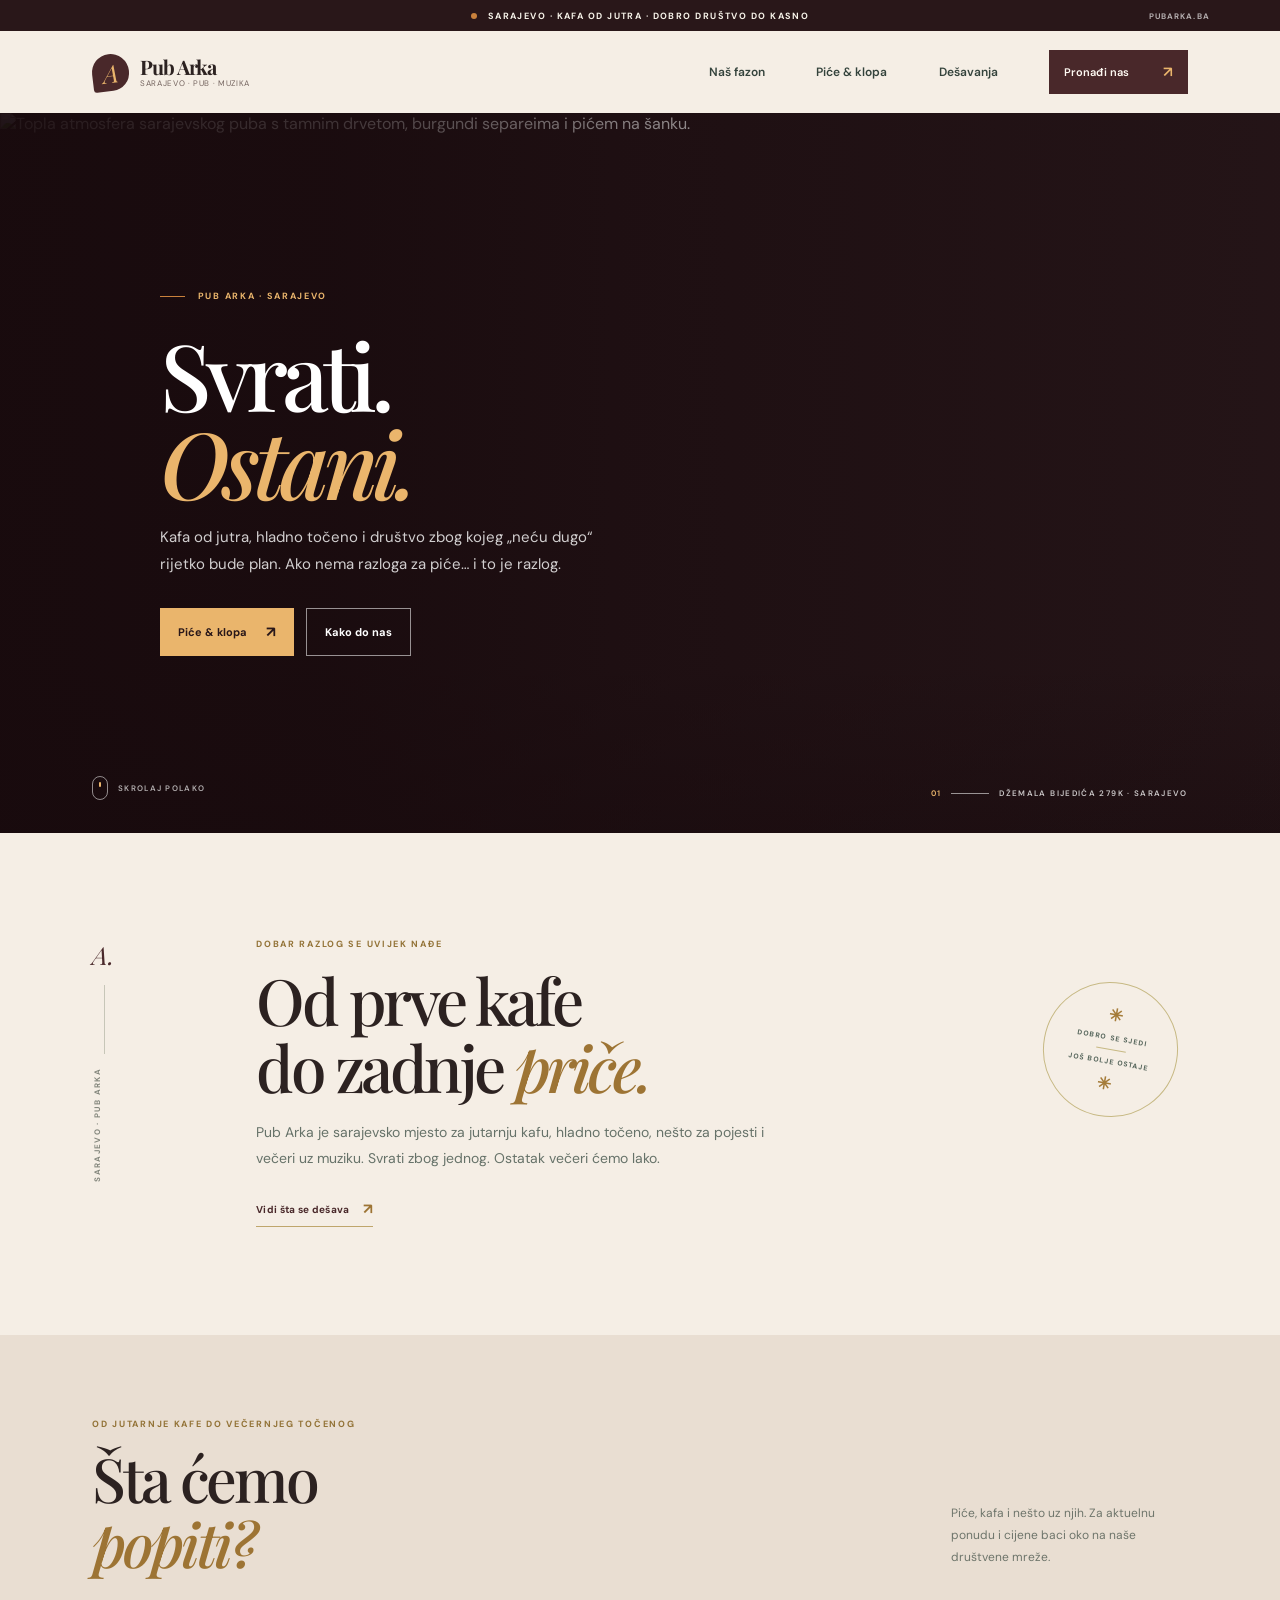
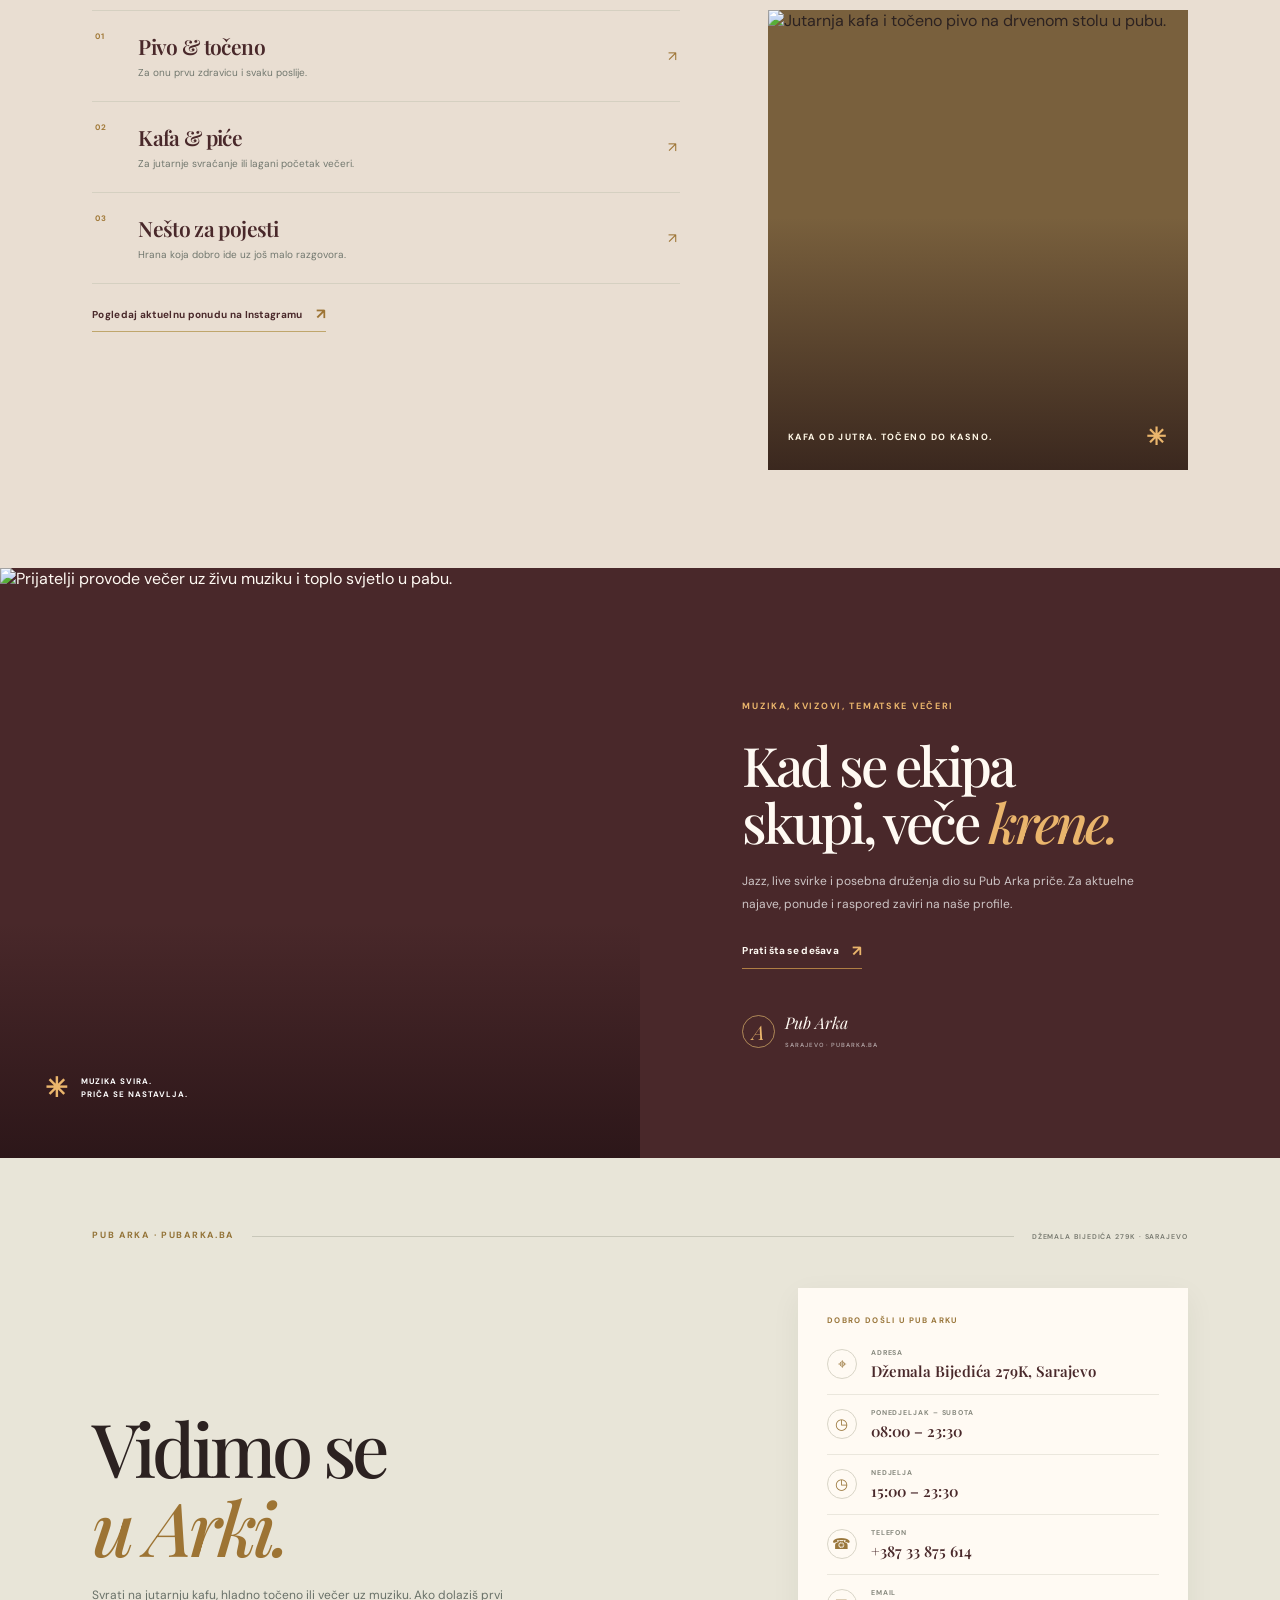
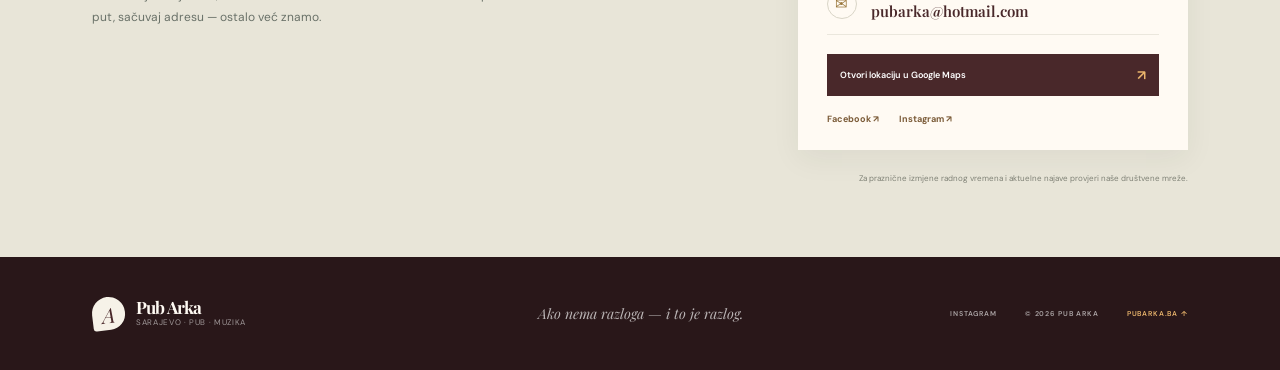
==== index.html @ aa39886f "Add Pubarka website" ====
<!doctype html>
<html lang="bs">
  <head>
    <meta charset="utf-8" />
    <meta name="viewport" content="width=device-width, initial-scale=1" />
    <meta name="theme-color" content="#291719" />
    <meta name="description" content="Pub Arka Sarajevo — jutarnja kafa, hladno točeno, muzika i dobro društvo. Džemala Bijedića 279K." />
    <meta property="og:type" content="website" />
    <meta property="og:title" content="Pub Arka Sarajevo — svratite na jedno" />
    <meta property="og:description" content="Kafa od jutra, hladno točeno, muzika i dobro društvo. Džemala Bijedića 279K, Sarajevo." />
    <meta property="og:url" content="https://pubarka.ba/" />
    <meta property="og:image" content="https://pubarka.ba/assets/images/pub-arka-interior-1440.jpg" />
    <title>Pub Arka Sarajevo — za još jednu priču</title>
    <link rel="icon" type="image/svg+xml" href="favicon.svg" />
    <link rel="preconnect" href="https://fonts.googleapis.com" />
    <link rel="preconnect" href="https://fonts.gstatic.com" crossorigin />
    <link href="https://fonts.googleapis.com/css2?family=DM+Sans:wght@400;500;600;700&family=Playfair+Display:ital,wght@0,500;0,600;0,700;1,500;1,600&display=swap" rel="stylesheet" />
    <link rel="stylesheet" href="styles.css" />
    <script src="script.js" defer></script>
  </head>
  <body>
    <a class="skip-link" href="#main">Preskoči na sadržaj</a>

    <div class="topline">
      <span class="topline-dot" aria-hidden="true"></span>
      <p>SARAJEVO · KAFA OD JUTRA · DOBRO DRUŠTVO DO KASNO</p>
      <span class="topline-domain">PUBARKA.BA</span>
    </div>

    <header class="site-header" id="top">
      <a class="brand" href="#top" aria-label="Pub Arka — početna">
        <span class="brand-mark" aria-hidden="true">A</span>
        <span class="brand-copy"><strong>Pub Arka</strong><small>SARAJEVO · PUB · MUZIKA</small></span>
      </a>

      <button class="nav-toggle" type="button" aria-label="Otvori navigaciju" aria-expanded="false" aria-controls="primary-navigation">
        <span></span><span></span>
      </button>

      <nav class="primary-nav" id="primary-navigation" aria-label="Glavna navigacija">
        <a href="#fazon">Naš fazon</a>
        <a href="#meni">Piće & klopa</a>
        <a href="#dozivljaj">Dešavanja</a>
        <a class="nav-cta" href="#posjeta">Pronađi nas <span aria-hidden="true">↗</span></a>
      </nav>
    </header>

    <main id="main">
      <section class="hero" aria-labelledby="hero-title">
        <img class="hero-image" src="assets/images/pub-arka-interior-800.jpg" srcset="assets/images/pub-arka-interior-800.jpg 800w, assets/images/pub-arka-interior-1440.jpg 1440w" sizes="100vw" width="1440" height="810" alt="Topla atmosfera sarajevskog puba s tamnim drvetom, burgundi separeima i pićem na šanku." fetchpriority="high" decoding="async" />
        <div class="hero-shade" aria-hidden="true"></div>
        <div class="hero-content">
          <p class="eyebrow eyebrow-light"><span class="eyebrow-dash"></span> PUB ARKA · SARAJEVO</p>
          <h1 id="hero-title">Svrati.<br /><em>Ostani.</em></h1>
          <p class="hero-intro">Kafa od jutra, hladno točeno i društvo zbog kojeg „neću dugo“ rijetko bude plan. Ako nema razloga za piće… i to je razlog.</p>
          <div class="hero-actions">
            <a class="button button-gold" href="#meni">Piće & klopa <span aria-hidden="true">↗</span></a>
            <a class="button button-outline" href="#posjeta">Kako do nas</a>
          </div>
        </div>
        <div class="hero-caption"><span>01</span><span class="caption-rule"></span><span>DŽEMALA BIJEDIĆA 279K · SARAJEVO</span></div>
        <a class="hero-scroll" href="#fazon" aria-label="Nastavi na naš fazon"><span></span> SKROLAJ POLAKO</a>
      </section>

      <section class="intro section-pad" id="fazon" aria-labelledby="intro-title">
        <div class="intro-rail"><span class="rail-mark">A.</span><span class="rail-line"></span><span class="rail-caption">SARAJEVO · PUB ARKA</span></div>
        <div class="intro-copy">
          <p class="eyebrow">DOBAR RAZLOG SE UVIJEK NAĐE</p>
          <h2 id="intro-title">Od prve kafe<br />do zadnje <em>priče.</em></h2>
          <p class="intro-body">Pub Arka je sarajevsko mjesto za jutarnju kafu, hladno točeno, nešto za pojesti i večeri uz muziku. Svrati zbog jednog. Ostatak večeri ćemo lako.</p>
          <a class="text-link" href="#dozivljaj">Vidi šta se dešava <span aria-hidden="true">↗</span></a>
        </div>
        <div class="intro-stamp" aria-label="Dobro se sjedi, još bolje ostaje">
          <span class="stamp-stars" aria-hidden="true">✳</span>
          <span>DOBRO SE SJEDI</span>
          <span class="stamp-line"></span>
          <span>JOŠ BOLJE OSTAJE</span>
          <span class="stamp-stars" aria-hidden="true">✳</span>
        </div>
      </section>

      <section class="menu-section section-pad" id="meni" aria-labelledby="menu-title">
        <div class="section-heading">
          <div>
            <p class="eyebrow">OD JUTARNJE KAFE DO VEČERNJEG TOČENOG</p>
            <h2 id="menu-title">Šta ćemo<br /><em>popiti?</em></h2>
          </div>
          <p class="section-aside">Piće, kafa i nešto uz njih. Za aktuelnu ponudu i cijene baci oko na naše društvene mreže.</p>
        </div>

        <div class="menu-layout">
          <div class="menu-listing">
            <div class="menu-categories">
              <article class="menu-category-card"><span>01</span><div><h3>Pivo & točeno</h3><p>Za onu prvu zdravicu i svaku poslije.</p></div><span class="category-arrow" aria-hidden="true">↗</span></article>
              <article class="menu-category-card"><span>02</span><div><h3>Kafa & piće</h3><p>Za jutarnje svraćanje ili lagani početak večeri.</p></div><span class="category-arrow" aria-hidden="true">↗</span></article>
              <article class="menu-category-card"><span>03</span><div><h3>Nešto za pojesti</h3><p>Hrana koja dobro ide uz još malo razgovora.</p></div><span class="category-arrow" aria-hidden="true">↗</span></article>
            </div>
            <a class="text-link menu-social-link" href="https://www.instagram.com/pub_arka/" target="_blank" rel="noreferrer">Pogledaj aktuelnu ponudu na Instagramu <span aria-hidden="true">↗</span></a>
          </div>

          <figure class="menu-photo">
            <img src="assets/images/pub-arka-coffee-and-beer-600.jpg" srcset="assets/images/pub-arka-coffee-and-beer-600.jpg 600w, assets/images/pub-arka-coffee-and-beer-1000.jpg 1000w" sizes="(max-width: 680px) 86vw, (max-width: 900px) 40vw, 34vw" width="1000" height="1000" alt="Jutarnja kafa i točeno pivo na drvenom stolu u pubu." loading="lazy" decoding="async" />
            <figcaption><span>KAFA OD JUTRA. TOČENO DO KASNO.</span><span class="photo-spark" aria-hidden="true">✳</span></figcaption>
          </figure>
        </div>
      </section>

      <section class="mood-section" id="dozivljaj" aria-labelledby="mood-title">
        <div class="mood-photo-wrap">
          <img src="assets/images/pub-arka-live-evening-640.jpg" srcset="assets/images/pub-arka-live-evening-640.jpg 640w, assets/images/pub-arka-live-evening-1200.jpg 1200w" sizes="(max-width: 680px) 100vw, 50vw" width="1200" height="900" alt="Prijatelji provode večer uz živu muziku i toplo svjetlo u pabu." loading="lazy" decoding="async" />
          <div class="mood-photo-note"><span class="note-star" aria-hidden="true">✳</span><span>MUZIKA SVIRA.<br />PRIČA SE NASTAVLJA.</span></div>
        </div>
        <div class="mood-copy">
          <p class="eyebrow eyebrow-light">MUZIKA, KVIZOVI, TEMATSKE VEČERI</p>
          <h2 id="mood-title">Kad se ekipa<br />skupi, veče <em>krene.</em></h2>
          <p>Jazz, live svirke i posebna druženja dio su Pub Arka priče. Za aktuelne najave, ponude i raspored zaviri na naše profile.</p>
          <a class="text-link text-link-light" href="https://www.instagram.com/pub_arka/" target="_blank" rel="noreferrer">Prati šta se dešava <span aria-hidden="true">↗</span></a>
          <div class="mood-signature"><span class="signature-mark">A</span><span>Pub Arka<br /><small>SARAJEVO · PUBARKA.BA</small></span></div>
        </div>
      </section>

      <section class="visit-section section-pad" id="posjeta" aria-labelledby="visit-title">
        <div class="visit-topline"><p class="eyebrow">PUB ARKA · PUBARKA.BA</p><span class="visit-rule"></span><span class="visit-coordinates">DŽEMALA BIJEDIĆA 279K · SARAJEVO</span></div>
        <div class="visit-main">
          <div>
            <h2 id="visit-title">Vidimo se<br /><em>u Arki.</em></h2>
            <p class="visit-intro">Svrati na jutarnju kafu, hladno točeno ili večer uz muziku. Ako dolaziš prvi put, sačuvaj adresu — ostalo već znamo.</p>
          </div>
          <div class="visit-card">
            <p class="card-label">DOBRO DOŠLI U PUB ARKU</p>
            <div class="visit-detail"><span class="detail-icon" aria-hidden="true">⌖</span><span><small>ADRESA</small><strong>Džemala Bijedića 279K, Sarajevo</strong></span></div>
            <div class="visit-detail"><span class="detail-icon" aria-hidden="true">◷</span><span><small>PONEDJELJAK – SUBOTA</small><strong>08:00 – 23:30</strong></span></div>
            <div class="visit-detail"><span class="detail-icon" aria-hidden="true">◷</span><span><small>NEDJELJA</small><strong>15:00 – 23:30</strong></span></div>
            <div class="visit-detail"><span class="detail-icon" aria-hidden="true">☎</span><span><small>TELEFON</small><strong><a href="tel:+38733875614">+387 33 875 614</a></strong></span></div>
            <div class="visit-detail"><span class="detail-icon" aria-hidden="true">✉</span><span><small>EMAIL</small><strong><a href="mailto:pubarka@hotmail.com">pubarka@hotmail.com</a></strong></span></div>
            <a class="visit-button" href="https://maps.app.goo.gl/caym4uHnaQQj2MvX6?g_st=ic" target="_blank" rel="noreferrer">Otvori lokaciju u Google Maps <span aria-hidden="true">↗</span></a>
            <div class="social-links"><a href="https://www.facebook.com/people/Pub-Arka/100070573111279/" target="_blank" rel="noreferrer">Facebook ↗</a><a href="https://www.instagram.com/pub_arka/" target="_blank" rel="noreferrer">Instagram ↗</a></div>
          </div>
        </div>
        <p class="visit-footnote">Za praznične izmjene radnog vremena i aktuelne najave provjeri naše društvene mreže.</p>
      </section>
    </main>

    <footer class="site-footer">
      <a class="brand brand-footer" href="#top" aria-label="Pub Arka — nazad na vrh">
        <span class="brand-mark" aria-hidden="true">A</span>
        <span class="brand-copy"><strong>Pub Arka</strong><small>SARAJEVO · PUB · MUZIKA</small></span>
      </a>
      <p>Ako nema razloga — i to je razlog.</p>
      <div class="footer-meta"><a href="https://www.instagram.com/pub_arka/" target="_blank" rel="noreferrer">INSTAGRAM</a><span>© <span id="year">2026</span> PUB ARKA</span><a class="back-top" href="#top">PUBARKA.BA ↑</a></div>
    </footer>
  </body>
</html>
---- styles.css ----
:root {
  color-scheme: light;
  --burgundy: #49282a;
  --burgundy-deep: #291719;
  --burgundy-soft: #633a37;
  --cream: #f5eee5;
  --cream-dark: #e9ded2;
  --paper: #fffaf3;
  --amber: #c9813c;
  --amber-light: #eab56c;
  --ink: #2c2221;
  --muted: #74645f;
  --serif: "Playfair Display", Georgia, serif;
  --sans: "DM Sans", Arial, sans-serif;
  --content: 1220px;
}

*, *::before, *::after { box-sizing: border-box; }
html { scroll-behavior: smooth; scroll-padding-top: 86px; }
body { margin: 0; background: var(--cream); color: var(--ink); font-family: var(--sans); -webkit-font-smoothing: antialiased; }
img { display: block; width: 100%; }
a { color: inherit; text-decoration: none; }
button { font: inherit; }
::selection { color: var(--burgundy-deep); background: var(--amber-light); }

.skip-link { position: absolute; z-index: 20; top: 10px; left: 10px; padding: 12px 16px; transform: translateY(-160%); background: var(--paper); color: var(--burgundy); border-radius: 3px; }
.skip-link:focus { transform: translateY(0); }
.topline { min-height: 31px; padding: 0 5.5%; display: flex; align-items: center; justify-content: center; gap: 11px; background: var(--burgundy-deep); color: #f6f2e8; font-size: 9px; font-weight: 700; letter-spacing: .16em; }
.topline p { margin: 0; }
.topline-dot { width: 6px; height: 6px; border-radius: 50%; background: var(--amber); }
.topline-domain { position: absolute; right: 5.5%; color: rgba(255,255,255,.65); font-size: 8px; letter-spacing: .13em; }

.site-header { position: relative; z-index: 10; min-height: 82px; padding: 0 7.2%; display: flex; align-items: center; justify-content: space-between; background: var(--cream); }
.brand { display: inline-flex; align-items: center; gap: 11px; }
.brand-mark { width: 37px; height: 37px; display: grid; place-items: center; background: var(--burgundy); color: var(--amber-light); font-family: var(--serif); font-size: 25px; font-style: italic; border-radius: 50% 50% 48% 3px; transform: rotate(-7deg); }
.brand-copy { display: grid; gap: 1px; }
.brand-copy strong { font-family: var(--serif); font-size: 20px; line-height: 1; letter-spacing: -.05em; }
.brand-copy small { color: var(--muted); font-size: 8px; letter-spacing: .08em; }
.primary-nav { display: flex; align-items: center; gap: clamp(24px, 4vw, 55px); color: #34433c; font-size: 12px; font-weight: 600; }
.primary-nav > a:not(.nav-cta) { transition: color .2s ease; }
.primary-nav > a:not(.nav-cta):hover { color: #b07929; }
.nav-cta { min-width: 139px; padding: 12px 15px; display: inline-flex; align-items: center; justify-content: space-between; background: var(--burgundy); color: var(--paper); font-size: 11px; transition: background .2s ease; }
.nav-cta:hover { background: #275648; }
.nav-cta span { color: var(--amber-light); font-size: 15px; }
.nav-toggle { display: none; }

.hero { min-height: min(685px, calc(100svh - 113px)); min-height: clamp(560px, calc(100svh - 113px), 720px); position: relative; overflow: hidden; display: flex; align-items: center; background: #251518; color: white; }
.hero-image, .hero-shade { position: absolute; inset: 0; width: 100%; height: 100%; }
.hero-image { object-fit: cover; object-position: center 55%; }
.hero-shade { background: linear-gradient(90deg, rgba(24,10,13,.95) 0%, rgba(24,10,13,.84) 26%, rgba(24,10,13,.53) 49%, rgba(24,10,13,.08) 100%), linear-gradient(0deg, rgba(24,10,13,.44), transparent 23%); }
.hero-content { position: relative; z-index: 1; width: min(580px, 56%); margin: 10px 0 0 12.5%; padding-bottom: 10px; }
.eyebrow { margin: 0; color: #937337; font-size: 9px; font-weight: 700; letter-spacing: .19em; line-height: 1.5; }
.eyebrow-light { color: var(--amber-light); }
.eyebrow-dash { width: 25px; height: 1px; margin-right: 9px; display: inline-block; vertical-align: middle; background: var(--amber); }
h1, h2, h3, p, figure { margin-top: 0; }
.hero h1 { margin: 26px 0 18px; font-family: var(--serif); font-size: clamp(58px, 7.25vw, 101px); font-weight: 500; letter-spacing: -.066em; line-height: .95; }
.hero h1 em, h2 em { color: var(--amber-light); font-weight: 500; }
.hero-intro { max-width: 435px; margin-bottom: 30px; color: rgba(255,255,255,.8); font-size: 15px; line-height: 1.8; }
.hero-actions { display: flex; flex-wrap: wrap; align-items: center; gap: 12px; }
.button { min-height: 48px; padding: 0 18px; display: inline-flex; align-items: center; justify-content: center; gap: 19px; font-size: 11px; font-weight: 700; transition: transform .2s ease, background .2s ease; }
.button:hover { transform: translateY(-2px); }
.button-gold { background: var(--amber-light); color: var(--burgundy-deep); }
.button-gold:hover { background: #f7d894; }
.button-gold span { font-size: 15px; }
.button-outline { border: 1px solid rgba(255,255,255,.55); color: white; }
.button-outline:hover { background: rgba(255,255,255,.1); }
.hero-caption { position: absolute; right: 7.2%; bottom: 35px; z-index: 1; display: flex; align-items: center; gap: 10px; color: rgba(255,255,255,.76); font-size: 8px; font-weight: 600; letter-spacing: .17em; }
.hero-caption > span:first-child { color: var(--amber-light); }
.caption-rule { width: 38px; height: 1px; background: rgba(255,255,255,.55); }
.hero-scroll { position: absolute; left: 7.2%; bottom: 33px; z-index: 1; display: flex; align-items: center; gap: 10px; color: rgba(255,255,255,.66); font-size: 8px; font-weight: 600; letter-spacing: .16em; }
.hero-scroll span { width: 16px; height: 24px; border: 1px solid rgba(255,255,255,.52); border-radius: 10px; position: relative; }
.hero-scroll span::after { content: ""; position: absolute; top: 5px; left: 6px; width: 2px; height: 5px; background: var(--amber-light); border-radius: 2px; }

.section-pad { padding-right: max(7.2%, calc((100% - var(--content)) / 2)); padding-left: max(7.2%, calc((100% - var(--content)) / 2)); }
.intro { min-height: 420px; padding-top: 105px; padding-bottom: 108px; position: relative; display: grid; grid-template-columns: 130px 1fr auto; align-items: start; gap: 34px; }
.intro-rail { min-height: 200px; display: flex; flex-direction: column; align-items: flex-start; gap: 14px; color: #84877d; }
.rail-mark { color: var(--burgundy); font-family: var(--serif); font-size: 25px; font-style: italic; }
.rail-line { width: 1px; height: 69px; margin-left: 12px; background: #c7c6b8; }
.rail-caption { writing-mode: vertical-rl; transform: rotate(180deg); font-size: 8px; font-weight: 700; letter-spacing: .17em; }
.intro-copy { max-width: 660px; }
.intro-copy h2, .section-heading h2, .mood-copy h2, .visit-main h2 { margin: 14px 0 19px; font-family: var(--serif); font-size: clamp(42px, 5vw, 66px); font-weight: 500; letter-spacing: -.055em; line-height: 1.06; }
.intro-copy h2 em { color: #9d7434; }
.intro-body { max-width: 540px; margin-bottom: 25px; color: #667269; font-size: 14px; line-height: 1.85; }
.text-link { display: inline-flex; align-items: center; gap: 13px; border-bottom: 1px solid #bfa66c; padding-bottom: 7px; color: var(--burgundy); font-size: 10px; font-weight: 700; letter-spacing: .03em; transition: gap .2s ease; }
.text-link:hover { gap: 19px; }
.text-link span { color: #9d7434; font-size: 15px; }
.intro-stamp { width: 135px; height: 135px; margin: 44px 10px 0 25px; padding: 14px; display: flex; flex-direction: column; align-items: center; justify-content: center; gap: 7px; border: 1px solid #c7b984; border-radius: 50%; color: #536359; font-size: 7px; font-weight: 700; letter-spacing: .16em; text-align: center; transform: rotate(10deg); }
.stamp-stars { color: #a57c39; font-size: 17px; }
.stamp-line { width: 30px; height: 1px; background: #c7b984; }

.menu-section { padding-top: 83px; padding-bottom: 98px; background: var(--cream-dark); }
.section-heading { margin-bottom: 35px; display: flex; align-items: flex-end; justify-content: space-between; gap: 30px; }
.section-heading h2 { margin-bottom: 0; font-size: clamp(43px, 5vw, 61px); }
.section-heading h2 em { color: #9d7434; }
.section-aside { max-width: 215px; margin: 0 2% 7px 0; color: #6e756b; font-size: 12px; line-height: 1.8; }
.menu-layout { display: grid; grid-template-columns: minmax(0, 1.05fr) minmax(290px, .75fr); align-items: stretch; gap: clamp(35px, 7vw, 88px); }
.menu-listing { min-width: 0; }
.menu-categories { border-top: 1px solid #d5d0c1; }
.menu-category-card { min-height: 91px; padding: 16px 3px; border-bottom: 1px solid #d5d0c1; display: grid; grid-template-columns: 28px 1fr 20px; align-items: center; gap: 15px; }
.menu-category-card > span:first-child { align-self: start; padding-top: 4px; color: #a17938; font-size: 8px; font-weight: 700; letter-spacing: .12em; }
.menu-category-card h3 { margin: 0 0 5px; color: var(--burgundy); font-family: var(--serif); font-size: 21px; font-weight: 600; letter-spacing: -.03em; }
.menu-category-card p { margin: 0; color: #72786f; font-size: 10px; line-height: 1.6; }
.category-arrow { justify-self: end; color: #9d7434; font-size: 14px; }
.menu-social-link { margin-top: 20px; }
.menu-photo { min-height: 460px; margin: 0; position: relative; overflow: hidden; background: #79603d; }
.menu-photo img { position: absolute; inset: 0; height: 100%; object-fit: cover; transition: transform .7s cubic-bezier(.2,.7,.2,1); }
.menu-photo:hover img { transform: scale(1.035); }
.menu-photo::after { content: ""; position: absolute; inset: 45% 0 0; background: linear-gradient(transparent, rgba(29,13,16,.68)); }
.menu-photo figcaption { position: absolute; right: 20px; bottom: 18px; left: 20px; z-index: 1; display: flex; align-items: center; justify-content: space-between; color: #fff8e7; font-size: 9px; font-weight: 700; letter-spacing: .16em; }
.photo-spark { color: var(--amber-light); font-size: 24px; }

.mood-section { min-height: 590px; display: grid; grid-template-columns: 1fr 1fr; background: var(--burgundy); color: var(--paper); }
.mood-photo-wrap { min-height: 590px; position: relative; overflow: hidden; background: #49282a; }
.mood-photo-wrap > img { height: 100%; min-height: 590px; object-fit: cover; object-position: 50% 49%; }
.mood-photo-wrap::after { content: ""; position: absolute; inset: 0; background: linear-gradient(0deg, rgba(29,13,16,.65), transparent 40%); }
.mood-photo-note { position: absolute; z-index: 1; left: 7%; bottom: 8%; display: flex; align-items: center; gap: 12px; color: white; font-size: 8px; font-weight: 700; letter-spacing: .13em; line-height: 1.7; }
.note-star { color: var(--amber-light); font-size: 27px; }
.mood-copy { padding: 100px clamp(40px, 8vw, 116px) 76px clamp(48px, 8vw, 116px); display: flex; flex-direction: column; align-items: flex-start; justify-content: center; }
.mood-copy h2 { margin-top: 22px; color: var(--paper); font-size: clamp(37px, 4.25vw, 58px); }
.mood-copy h2 em { color: var(--amber-light); }
.mood-copy > p:not(.eyebrow) { max-width: 410px; margin-bottom: 25px; color: rgba(255,255,255,.73); font-size: 12px; line-height: 1.9; }
.text-link-light { margin-bottom: 45px; border-color: rgba(230,172,82,.65); color: var(--paper); }
.text-link-light span { color: var(--amber-light); }
.mood-signature { display: flex; align-items: center; gap: 10px; color: var(--paper); font-family: var(--serif); font-size: 16px; font-style: italic; line-height: 1.15; }
.signature-mark { width: 33px; height: 33px; display: grid; place-items: center; border: 1px solid rgba(240,199,118,.6); border-radius: 50%; color: var(--amber-light); font-size: 20px; }
.mood-signature small { color: rgba(255,255,255,.55); font-family: var(--sans); font-size: 6px; font-style: normal; font-weight: 600; letter-spacing: .15em; }

.visit-section { padding-top: 71px; padding-bottom: 74px; background: #e8e5d8; }
.visit-topline { display: flex; align-items: center; gap: 18px; }
.visit-topline .eyebrow { white-space: nowrap; }
.visit-rule { width: 100%; height: 1px; background: #c8c7b9; }
.visit-coordinates { color: #77796f; white-space: nowrap; font-size: 7px; font-weight: 600; letter-spacing: .13em; }
.visit-main { padding-top: 45px; display: grid; grid-template-columns: 1fr minmax(300px, 390px); align-items: center; gap: 70px; }
.visit-main h2 { margin: 0 0 17px; font-size: clamp(47px, 5.8vw, 76px); }
.visit-main h2 em { color: #9d7434; }
.visit-intro { max-width: 415px; margin: 0; color: #697168; font-size: 12px; line-height: 1.85; }
.visit-card { padding: 27px 29px 25px; background: var(--paper); box-shadow: 0 9px 28px rgba(32,47,38,.06); }
.card-label { margin: 0 0 10px; color: #9a773c; font-size: 8px; font-weight: 700; letter-spacing: .17em; }
.visit-detail { padding: 13px 0; display: flex; align-items: center; gap: 14px; border-bottom: 1px solid #ebe7dd; }
.detail-icon { width: 30px; height: 30px; display: grid; place-items: center; border: 1px solid #d9d5c7; border-radius: 50%; color: #9a773c; font-size: 15px; }
.visit-detail > span:last-child { display: grid; gap: 4px; }
.visit-detail small { color: #87897e; font-size: 7px; font-weight: 700; letter-spacing: .13em; }
.visit-detail strong { color: var(--burgundy); font-family: var(--serif); font-size: 15px; font-weight: 600; }
.visit-button { min-height: 42px; margin-top: 19px; padding: 0 13px; display: flex; align-items: center; justify-content: space-between; gap: 12px; background: var(--burgundy); color: white; font-size: 9px; font-weight: 600; transition: background .2s ease; }
.visit-button:hover { background: #285849; }
.visit-button span { color: var(--amber-light); font-size: 14px; }
.social-links { margin-top: 17px; display: flex; gap: 20px; }
.social-links a { color: #7b5b38; font-size: 9px; font-weight: 700; }
.social-links a:hover { color: var(--burgundy); }
.visit-footnote { margin: 23px 0 0; color: #7f8176; font-size: 8px; text-align: right; }

.site-footer { min-height: 113px; padding: 24px 7.2%; display: grid; grid-template-columns: 1fr auto 1fr; align-items: center; gap: 25px; background: var(--burgundy-deep); color: var(--paper); }
.brand-footer .brand-mark { width: 33px; height: 33px; background: #f6f2e8; color: var(--burgundy); font-size: 21px; }
.brand-footer .brand-copy strong { font-size: 17px; }
.brand-footer .brand-copy small { color: rgba(255,255,255,.55); }
.site-footer > p { margin: 0; color: rgba(255,255,255,.68); font-family: var(--serif); font-size: 14px; font-style: italic; }
.footer-meta { display: flex; justify-content: flex-end; align-items: center; gap: clamp(13px, 2.2vw, 30px); color: rgba(255,255,255,.61); font-size: 7px; font-weight: 600; letter-spacing: .12em; }
.footer-meta a:hover { color: var(--amber-light); }
.back-top { color: var(--amber-light); }

@media (max-width: 900px) {
  .site-header { padding-right: 5%; padding-left: 5%; }
  .hero-content { margin-left: 9%; }
  .section-pad { padding-right: 6%; padding-left: 6%; }
  .intro { grid-template-columns: 80px 1fr auto; gap: 20px; }
  .intro-stamp { width: 105px; height: 105px; margin: 30px 0 0 8px; font-size: 6px; }
  .menu-layout { grid-template-columns: minmax(0, 1.1fr) minmax(235px, .75fr); gap: 34px; }
  .menu-photo { min-height: 425px; }
  .mood-copy { padding-right: 6%; padding-left: 7%; }
  .visit-main { gap: 38px; }
  .site-footer { padding-right: 5%; padding-left: 5%; }
}

@media (max-width: 680px) {
  html { scroll-padding-top: 64px; }
  .topline { min-height: 28px; font-size: 7px; letter-spacing: .11em; }
  .topline-domain { display: none; }
  .site-header { min-height: 68px; padding: 0 6%; }
  .brand-mark { width: 33px; height: 33px; font-size: 22px; }
  .brand-copy strong { font-size: 18px; }
  .brand-copy small { font-size: 7px; }
  .nav-toggle { width: 42px; height: 42px; padding: 11px 8px; border: 1px solid #d4d1c5; display: grid; align-content: center; gap: 6px; background: transparent; cursor: pointer; }
  .nav-toggle span { width: 23px; height: 1px; background: var(--burgundy); transition: transform .2s ease; }
  .nav-toggle[aria-expanded="true"] span:first-child { transform: translateY(3.5px) rotate(45deg); }
  .nav-toggle[aria-expanded="true"] span:last-child { transform: translateY(-3.5px) rotate(-45deg); }
  .primary-nav { position: absolute; top: calc(100% - 1px); right: 0; left: 0; padding: 7px 6% 20px; display: none; align-items: stretch; gap: 0; background: var(--cream); box-shadow: 0 13px 16px rgba(15,35,27,.08); }
  .primary-nav.is-open { display: flex; flex-direction: column; }
  .primary-nav > a:not(.nav-cta) { padding: 14px 0; border-bottom: 1px solid #dedace; }
  .nav-cta { min-height: 43px; margin-top: 12px; }
  .hero { min-height: 655px; min-height: min(720px, calc(100svh - 96px)); align-items: flex-end; }
  .hero-image { object-position: 63% center; }
  .hero-shade { background: linear-gradient(0deg, rgba(11,27,22,.95) 0%, rgba(11,27,22,.76) 39%, rgba(11,27,22,.18) 100%), linear-gradient(90deg, rgba(11,27,22,.33), transparent 75%); }
  .hero-content { width: 88%; margin: 0 6% 108px; }
  .hero h1 { margin: 20px 0 14px; font-size: clamp(58px, 15vw, 86px); }
  .hero-intro { max-width: 370px; font-size: 13px; line-height: 1.7; }
  .hero-caption { right: 6%; bottom: 26px; font-size: 7px; }
  .hero-scroll { left: 6%; bottom: 22px; font-size: 0; }
  .hero-scroll span { width: 15px; height: 21px; }
  .section-pad { padding-right: 7%; padding-left: 7%; }
  .intro { min-height: unset; padding-top: 73px; padding-bottom: 76px; grid-template-columns: 30px 1fr; gap: 14px; }
  .intro-rail { min-height: 185px; align-items: center; }
  .rail-mark { font-size: 19px; }
  .rail-line { margin-left: 0; height: 49px; }
  .rail-caption { font-size: 6px; }
  .intro-copy h2 { font-size: clamp(41px, 11vw, 57px); }
  .intro-body { font-size: 12px; }
  .intro-stamp { position: absolute; right: 8%; bottom: 24px; width: 72px; height: 72px; margin: 0; gap: 3px; border-color: #c7b984; font-size: 4px; }
  .intro-stamp .stamp-stars { font-size: 12px; }
  .intro-stamp .stamp-line { width: 20px; }
  .intro-copy .text-link { margin-bottom: 23px; }
  .menu-section { padding-top: 67px; padding-bottom: 72px; }
  .section-heading { margin-bottom: 24px; display: block; }
  .section-heading h2 { font-size: clamp(42px, 11vw, 57px); }
  .section-aside { max-width: 260px; margin: 12px 0 0; font-size: 11px; }
  .menu-layout { grid-template-columns: 1fr; gap: 23px; }
  .menu-category-card { min-height: 84px; }
  .menu-photo { min-height: 350px; }
  .mood-section { grid-template-columns: 1fr; }
  .mood-photo-wrap, .mood-photo-wrap > img { min-height: 400px; max-height: 500px; }
  .mood-photo-wrap > img { object-position: 50% 47%; }
  .mood-copy { padding: 67px 8% 60px; }
  .mood-copy h2 { font-size: clamp(40px, 10vw, 54px); }
  .mood-copy > p:not(.eyebrow) { font-size: 11px; }
  .text-link-light { margin-bottom: 35px; }
  .visit-section { padding-top: 54px; padding-bottom: 55px; }
  .visit-topline { gap: 9px; }
  .visit-topline .eyebrow { font-size: 7px; letter-spacing: .11em; }
  .visit-coordinates { font-size: 0; }
  .visit-main { padding-top: 31px; grid-template-columns: 1fr; gap: 25px; }
  .visit-main h2 { font-size: 58px; }
  .visit-intro { font-size: 11px; }
  .visit-card { padding: 23px 20px 20px; }
  .visit-footnote { text-align: left; line-height: 1.6; }
  .site-footer { padding: 26px 7%; grid-template-columns: 1fr auto; gap: 18px 10px; }
  .site-footer > p { grid-column: 1 / -1; grid-row: 2; font-size: 13px; }
  .footer-meta { grid-column: 1 / -1; grid-row: 3; justify-content: space-between; gap: 8px; font-size: 6px; }
}

@media (prefers-reduced-motion: reduce) {
  *, *::before, *::after { scroll-behavior: auto !important; animation-duration: .01ms !important; animation-iteration-count: 1 !important; transition-duration: .01ms !important; }
}
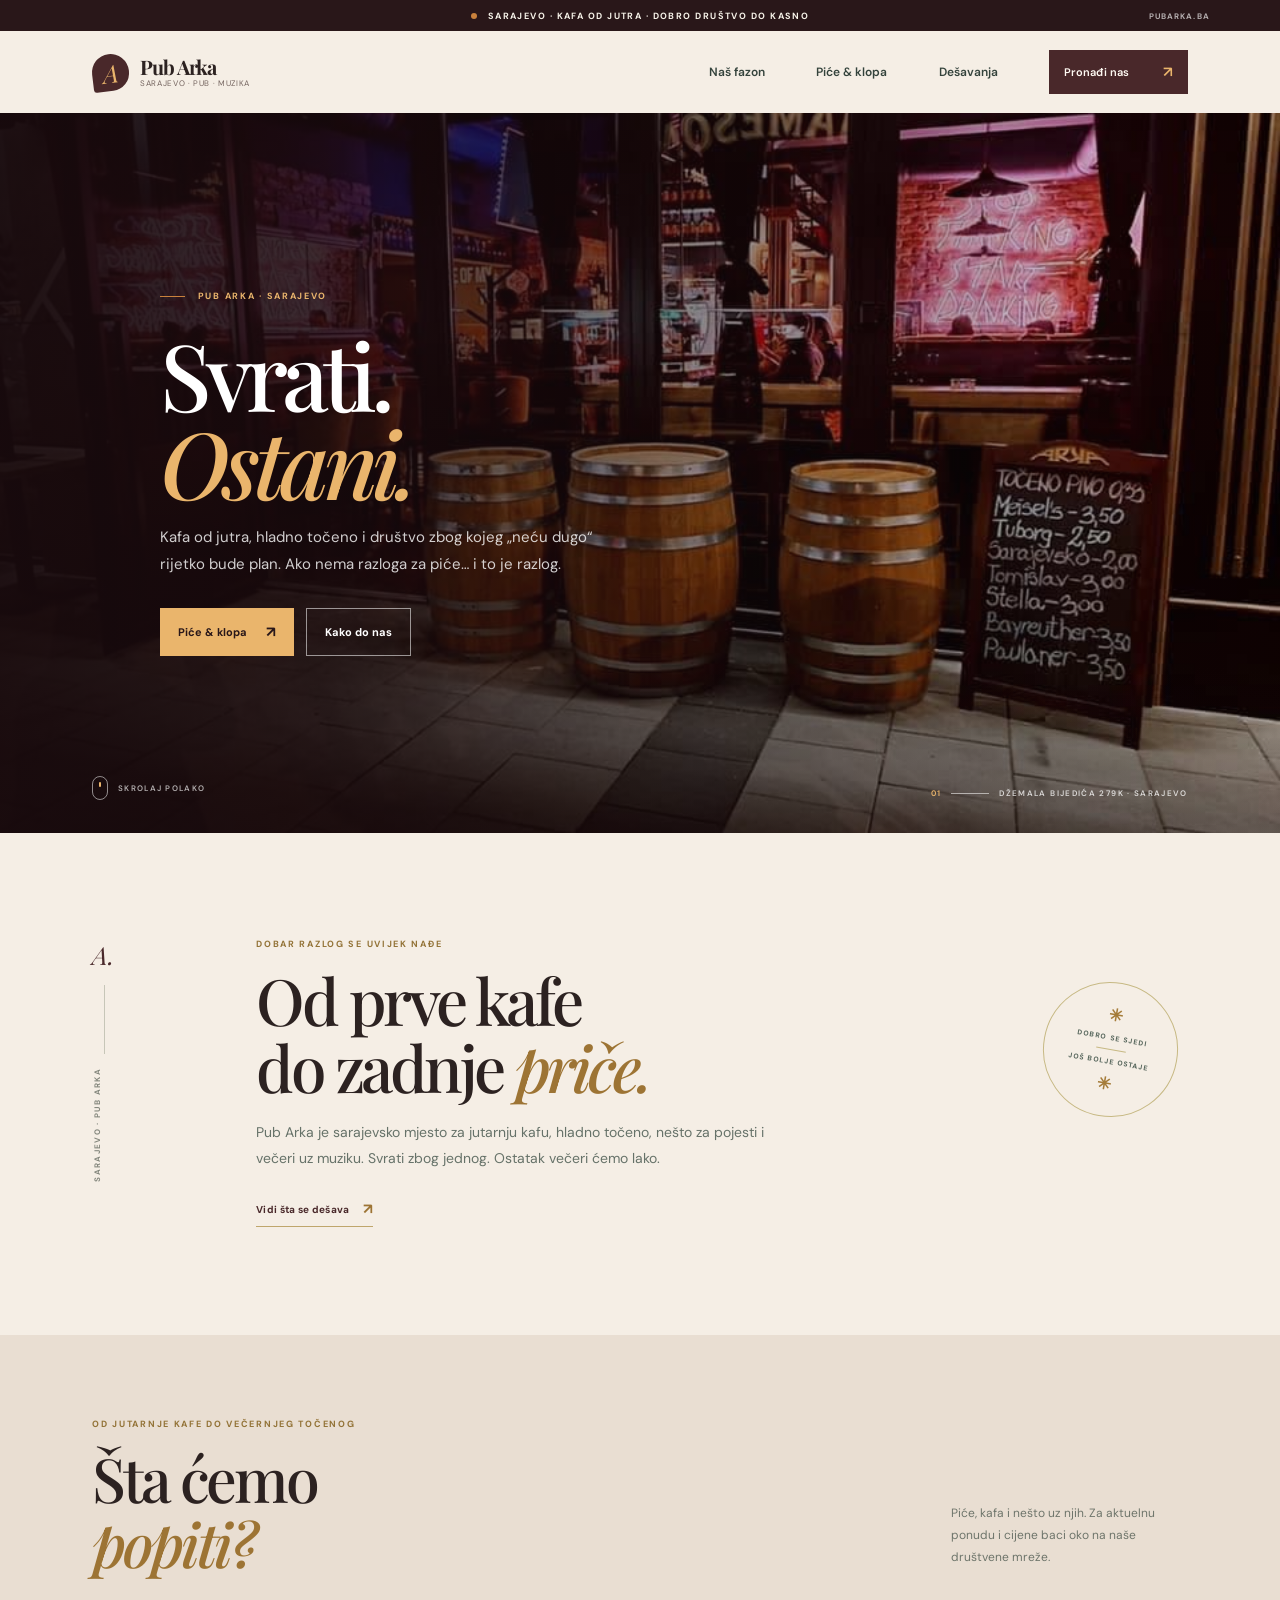
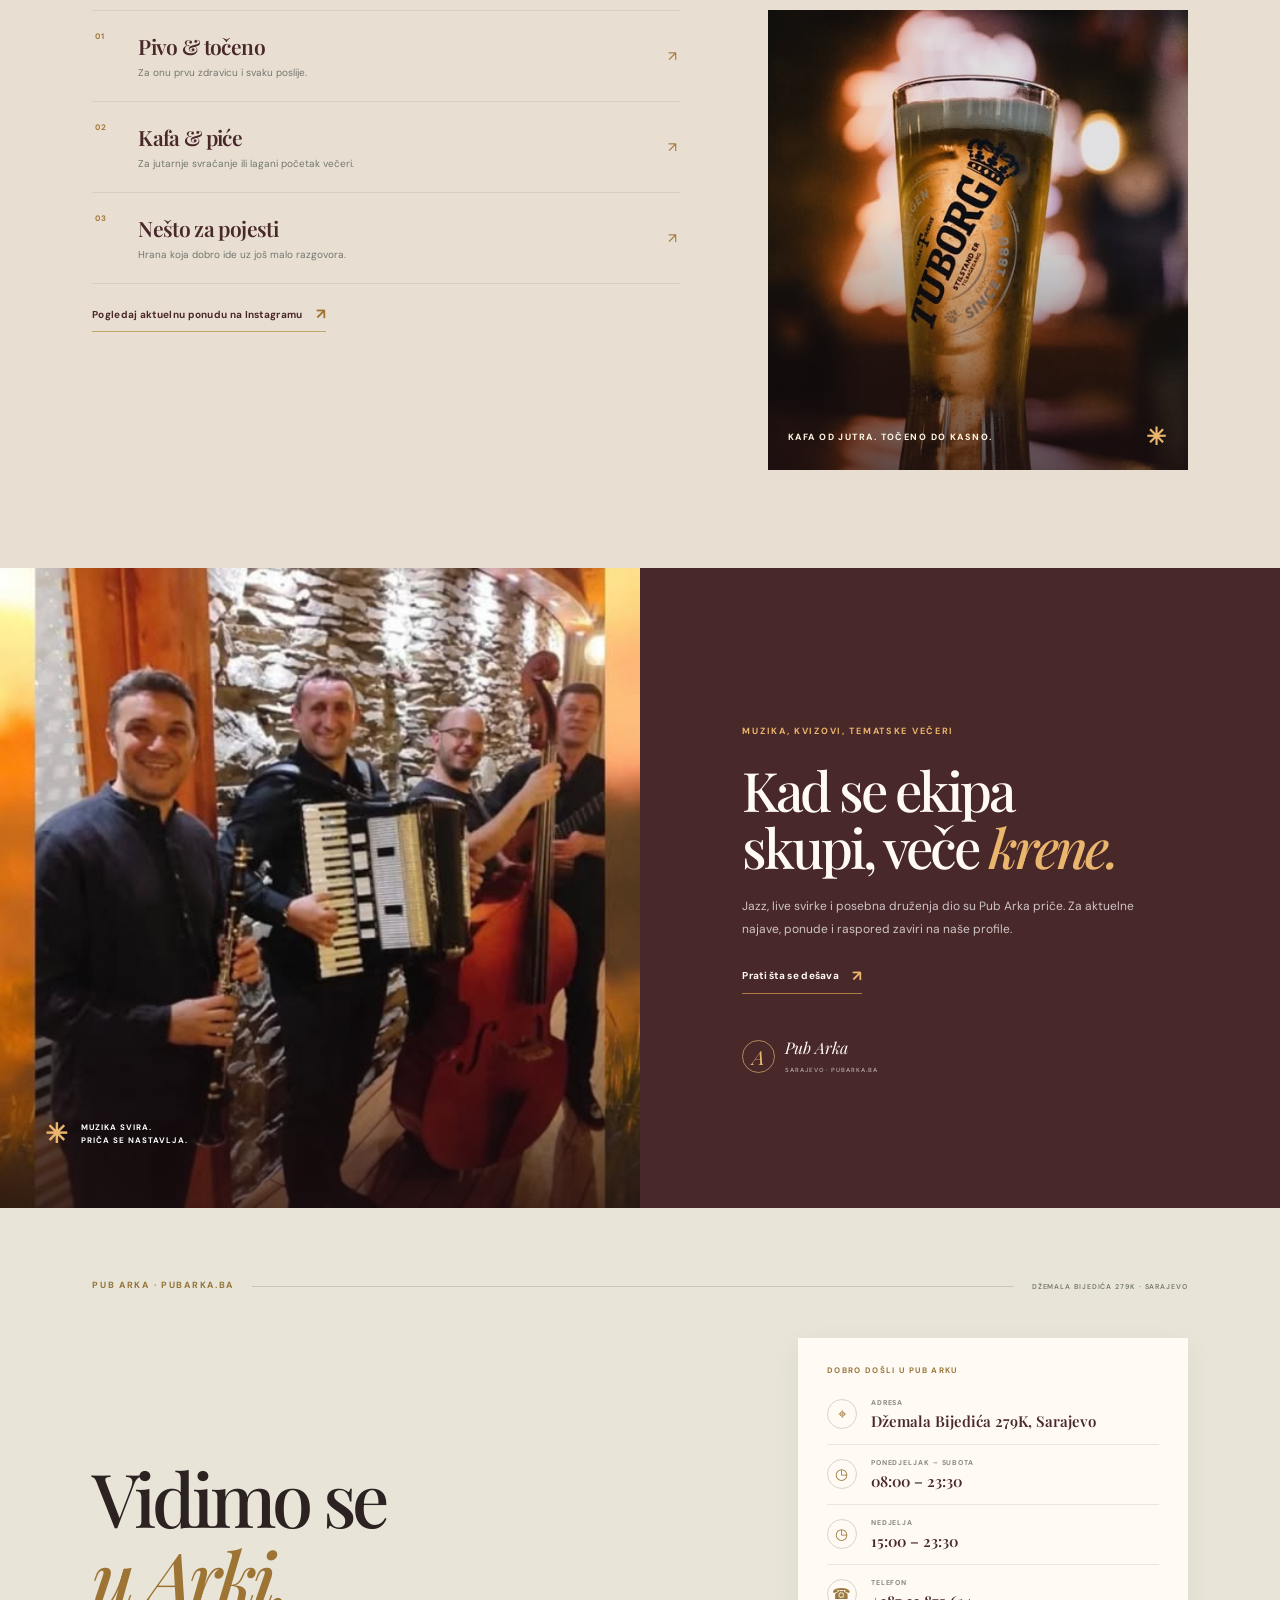
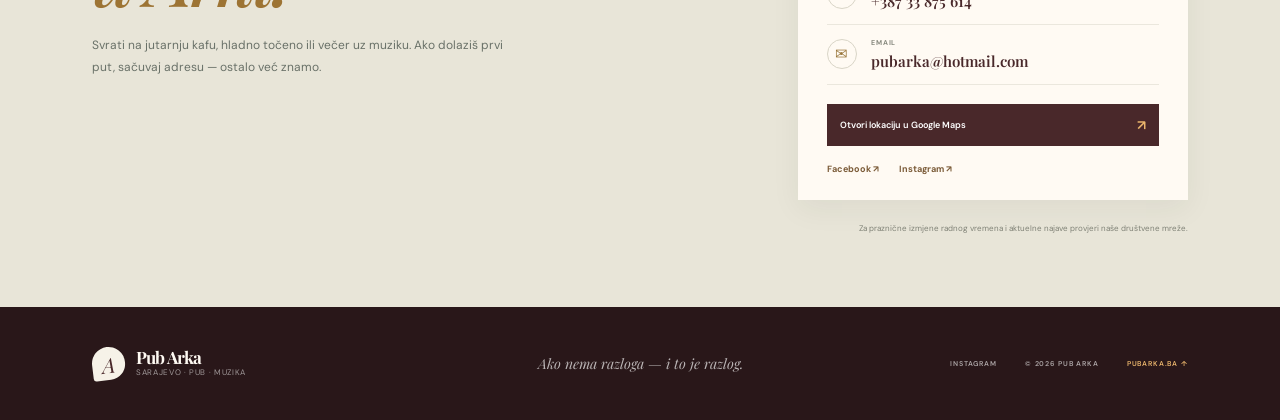
==== commit d652a38d: "Use authentic Pub Arka photos" ====
--- a/index.html
+++ b/index.html
@@ -9,7 +9,7 @@
     <meta property="og:title" content="Pub Arka Sarajevo — svratite na jedno" />
     <meta property="og:description" content="Kafa od jutra, hladno točeno, muzika i dobro društvo. Džemala Bijedića 279K, Sarajevo." />
     <meta property="og:url" content="https://pubarka.ba/" />
-    <meta property="og:image" content="https://pubarka.ba/assets/images/pub-arka-interior-1440.jpg" />
+    <meta property="og:image" content="https://pubarka.ba/assets/images/pubarka-frontage.jpg" />
     <title>Pub Arka Sarajevo — za još jednu priču</title>
     <link rel="icon" type="image/svg+xml" href="favicon.svg" />
     <link rel="preconnect" href="https://fonts.googleapis.com" />
@@ -47,7 +47,7 @@
 
     <main id="main">
       <section class="hero" aria-labelledby="hero-title">
-        <img class="hero-image" src="assets/images/pub-arka-interior-800.jpg" srcset="assets/images/pub-arka-interior-800.jpg 800w, assets/images/pub-arka-interior-1440.jpg 1440w" sizes="100vw" width="1440" height="810" alt="Topla atmosfera sarajevskog puba s tamnim drvetom, burgundi separeima i pićem na šanku." fetchpriority="high" decoding="async" />
+        <img class="hero-image" src="assets/images/pubarka-frontage.jpg" width="960" height="720" alt="Pub Arka u večernjem svjetlu, s prepoznatljivim neonskim natpisom, bačvama i tablom ponude ispred ulaza." fetchpriority="high" decoding="async" />
         <div class="hero-shade" aria-hidden="true"></div>
         <div class="hero-content">
           <p class="eyebrow eyebrow-light"><span class="eyebrow-dash"></span> PUB ARKA · SARAJEVO</p>
@@ -99,7 +99,7 @@
           </div>
 
           <figure class="menu-photo">
-            <img src="assets/images/pub-arka-coffee-and-beer-600.jpg" srcset="assets/images/pub-arka-coffee-and-beer-600.jpg 600w, assets/images/pub-arka-coffee-and-beer-1000.jpg 1000w" sizes="(max-width: 680px) 86vw, (max-width: 900px) 40vw, 34vw" width="1000" height="1000" alt="Jutarnja kafa i točeno pivo na drvenom stolu u pubu." loading="lazy" decoding="async" />
+            <img src="assets/images/pubarka-tuborg.jpg" width="526" height="526" alt="Čaša hladnog točenog Tuborg piva u toplom svjetlu Pub Arke." loading="lazy" decoding="async" />
             <figcaption><span>KAFA OD JUTRA. TOČENO DO KASNO.</span><span class="photo-spark" aria-hidden="true">✳</span></figcaption>
           </figure>
         </div>
@@ -107,7 +107,7 @@
 
       <section class="mood-section" id="dozivljaj" aria-labelledby="mood-title">
         <div class="mood-photo-wrap">
-          <img src="assets/images/pub-arka-live-evening-640.jpg" srcset="assets/images/pub-arka-live-evening-640.jpg 640w, assets/images/pub-arka-live-evening-1200.jpg 1200w" sizes="(max-width: 680px) 100vw, 50vw" width="1200" height="900" alt="Prijatelji provode večer uz živu muziku i toplo svjetlo u pabu." loading="lazy" decoding="async" />
+          <img src="assets/images/pubarka-live-music.jpg" width="526" height="526" alt="Muzičari nastupaju uživo u Pub Arki, uz zid od kamena i toplu rasvjetu." loading="lazy" decoding="async" />
           <div class="mood-photo-note"><span class="note-star" aria-hidden="true">✳</span><span>MUZIKA SVIRA.<br />PRIČA SE NASTAVLJA.</span></div>
         </div>
         <div class="mood-copy">
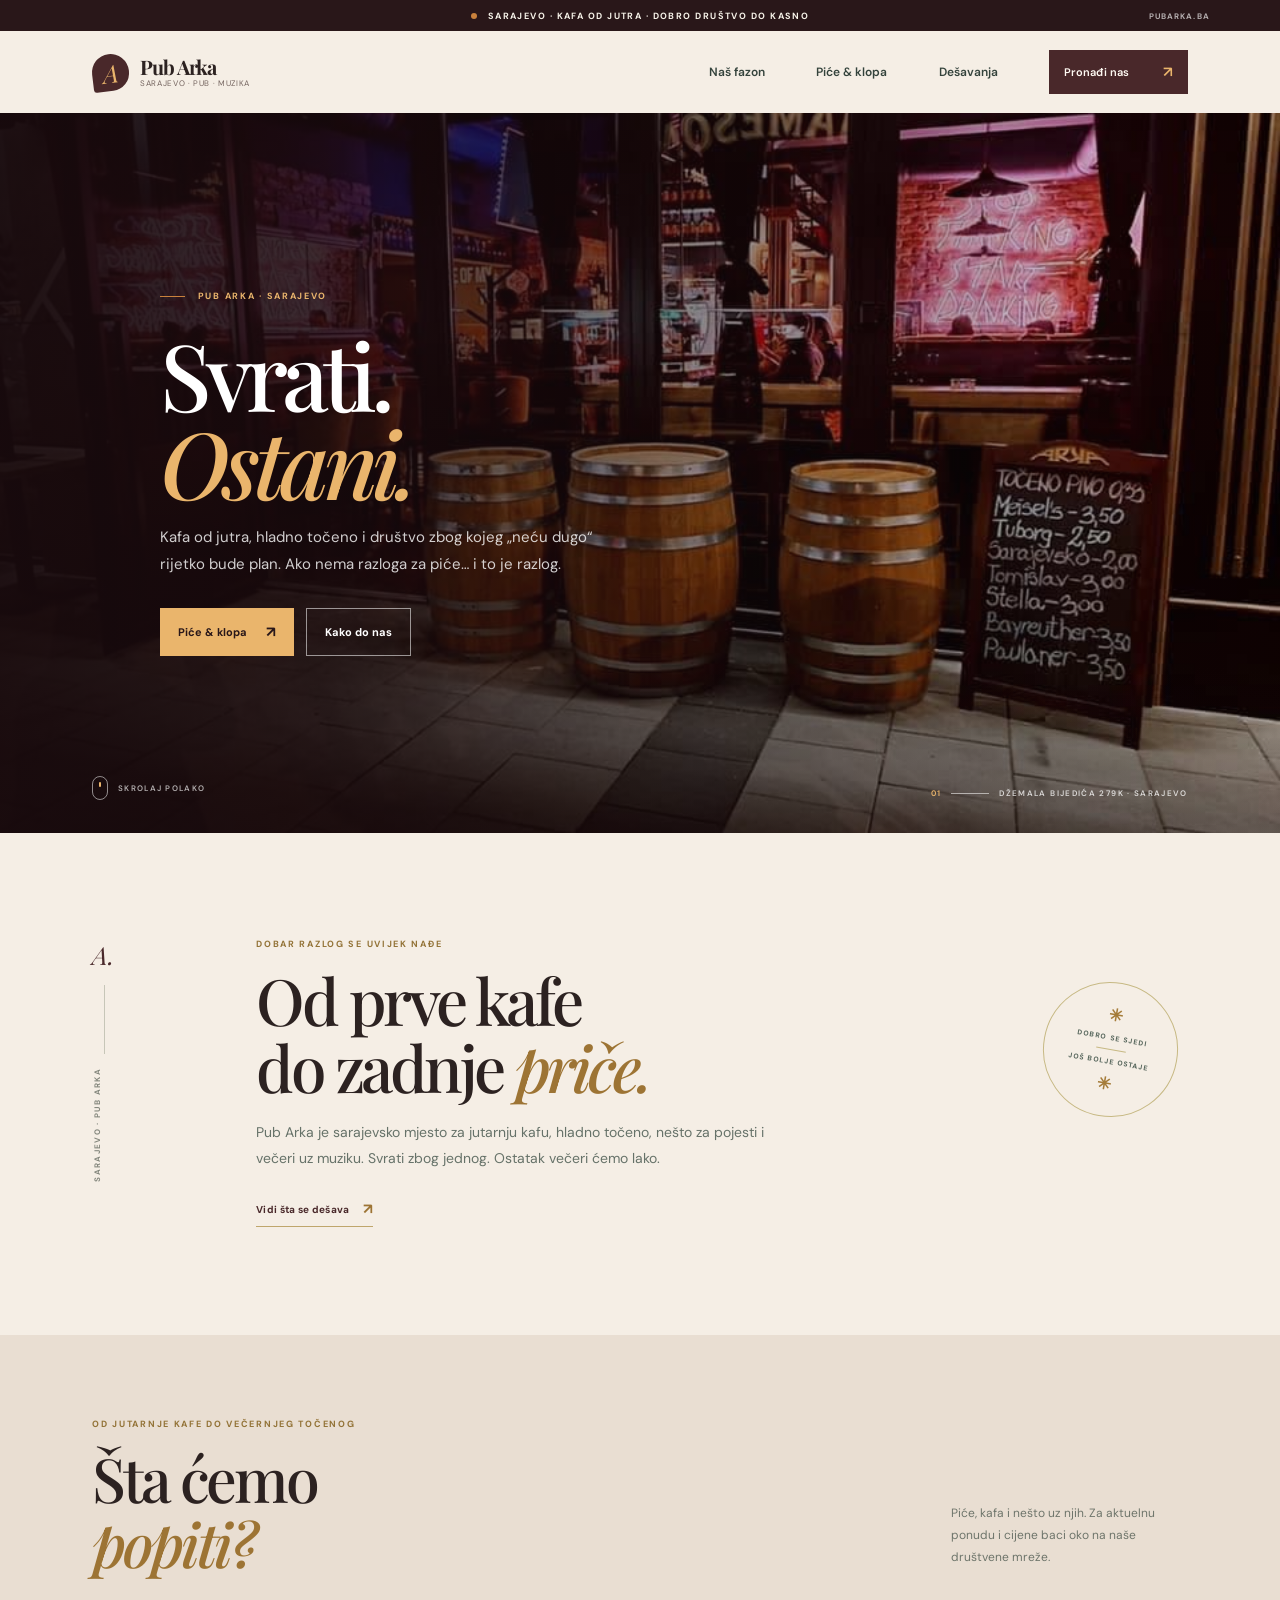
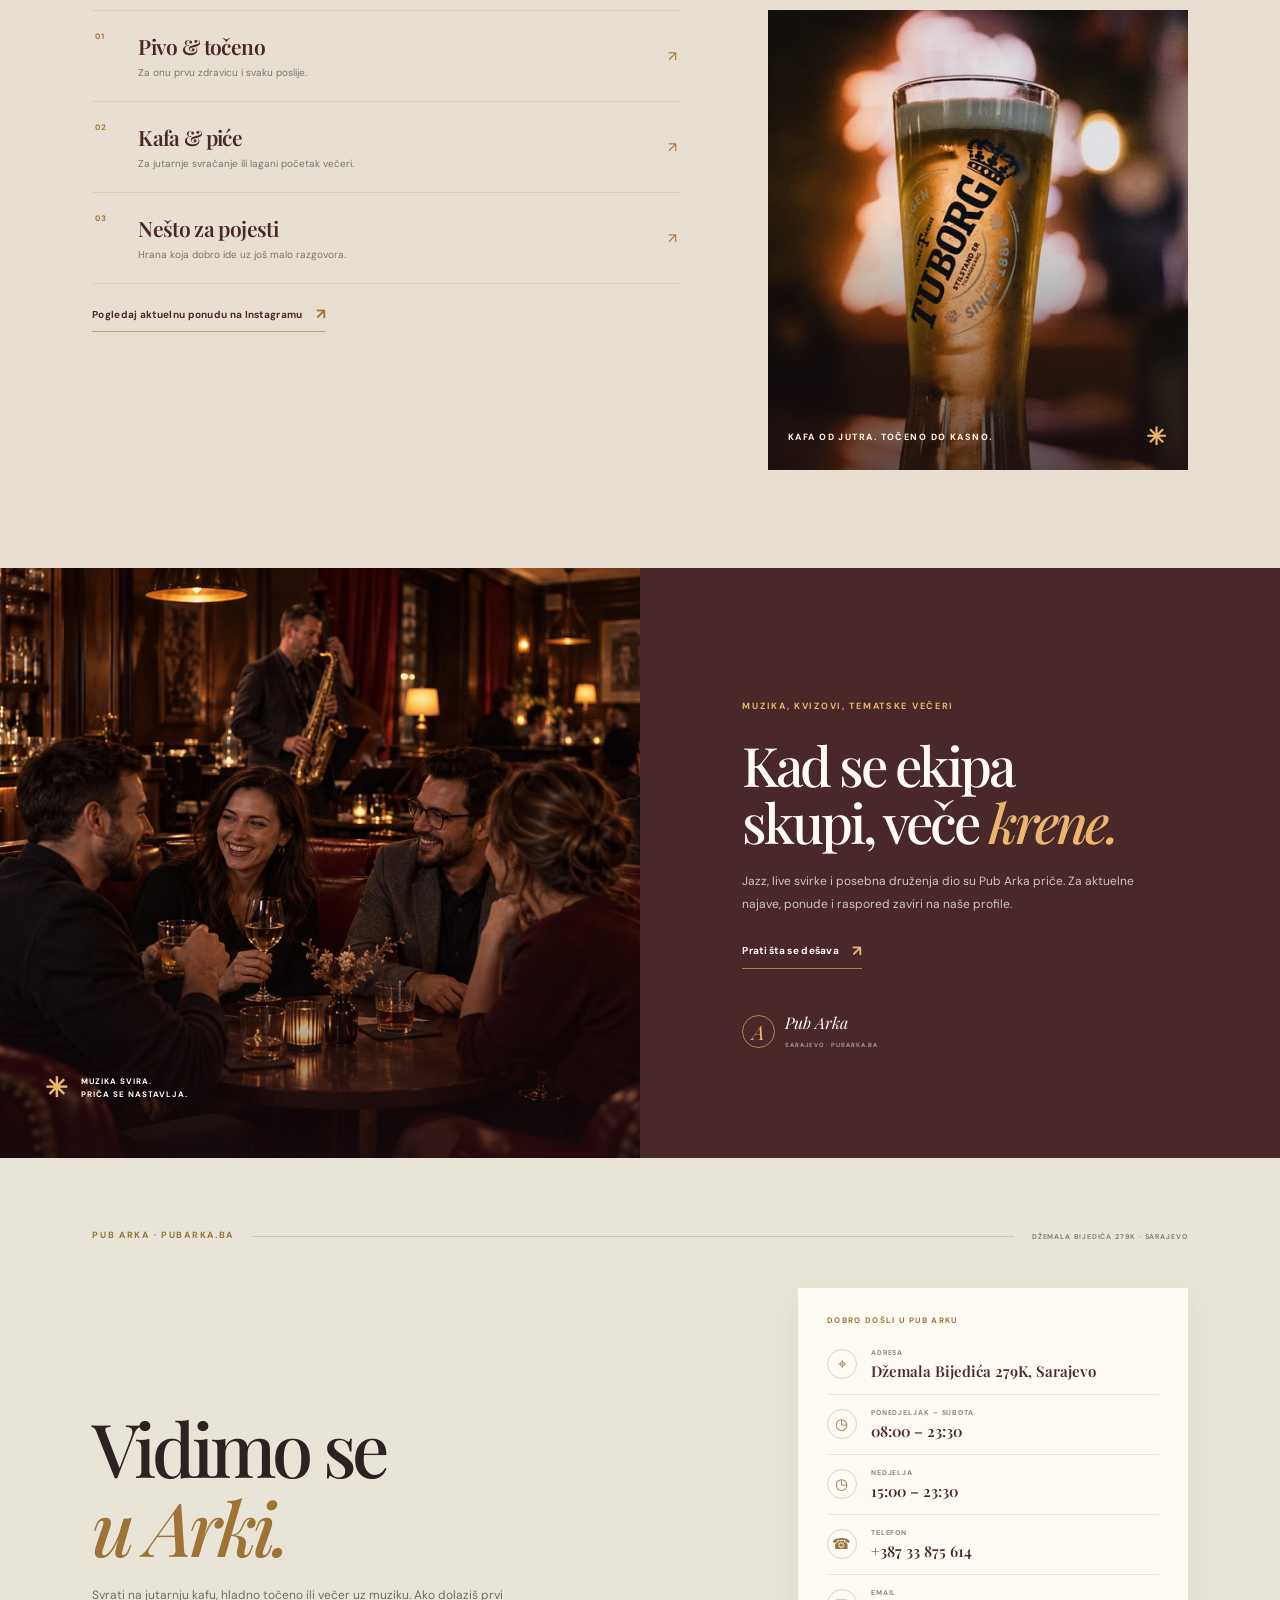
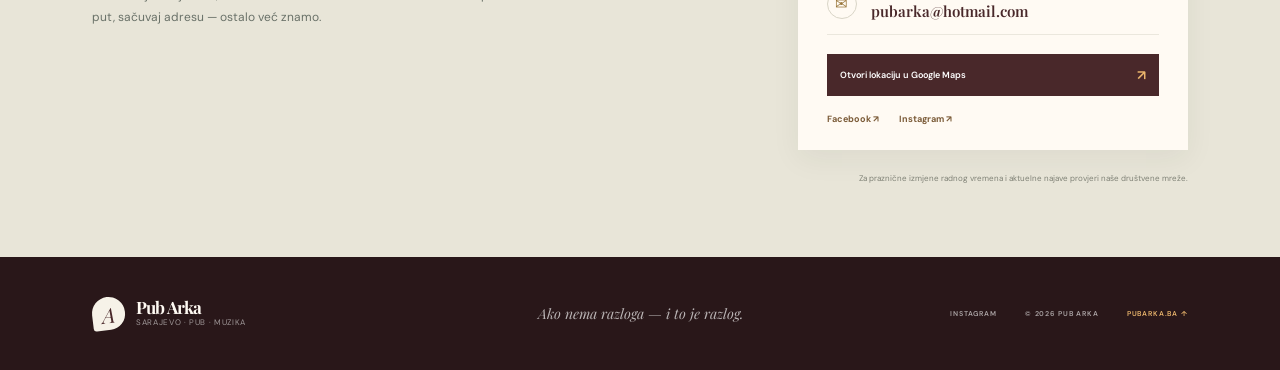
==== commit e8e9e465: "Replace blurry live music photo" ====
--- a/index.html
+++ b/index.html
@@ -107,7 +107,7 @@
 
       <section class="mood-section" id="dozivljaj" aria-labelledby="mood-title">
         <div class="mood-photo-wrap">
-          <img src="assets/images/pubarka-live-music.jpg" width="526" height="526" alt="Muzičari nastupaju uživo u Pub Arki, uz zid od kamena i toplu rasvjetu." loading="lazy" decoding="async" />
+          <img src="assets/images/pubarka-live-music.jpg" width="1200" height="900" alt="Gosti uživaju u večeri uz saksofonistu u toplom, prigušeno osvijetljenom pubu." loading="lazy" decoding="async" />
           <div class="mood-photo-note"><span class="note-star" aria-hidden="true">✳</span><span>MUZIKA SVIRA.<br />PRIČA SE NASTAVLJA.</span></div>
         </div>
         <div class="mood-copy">
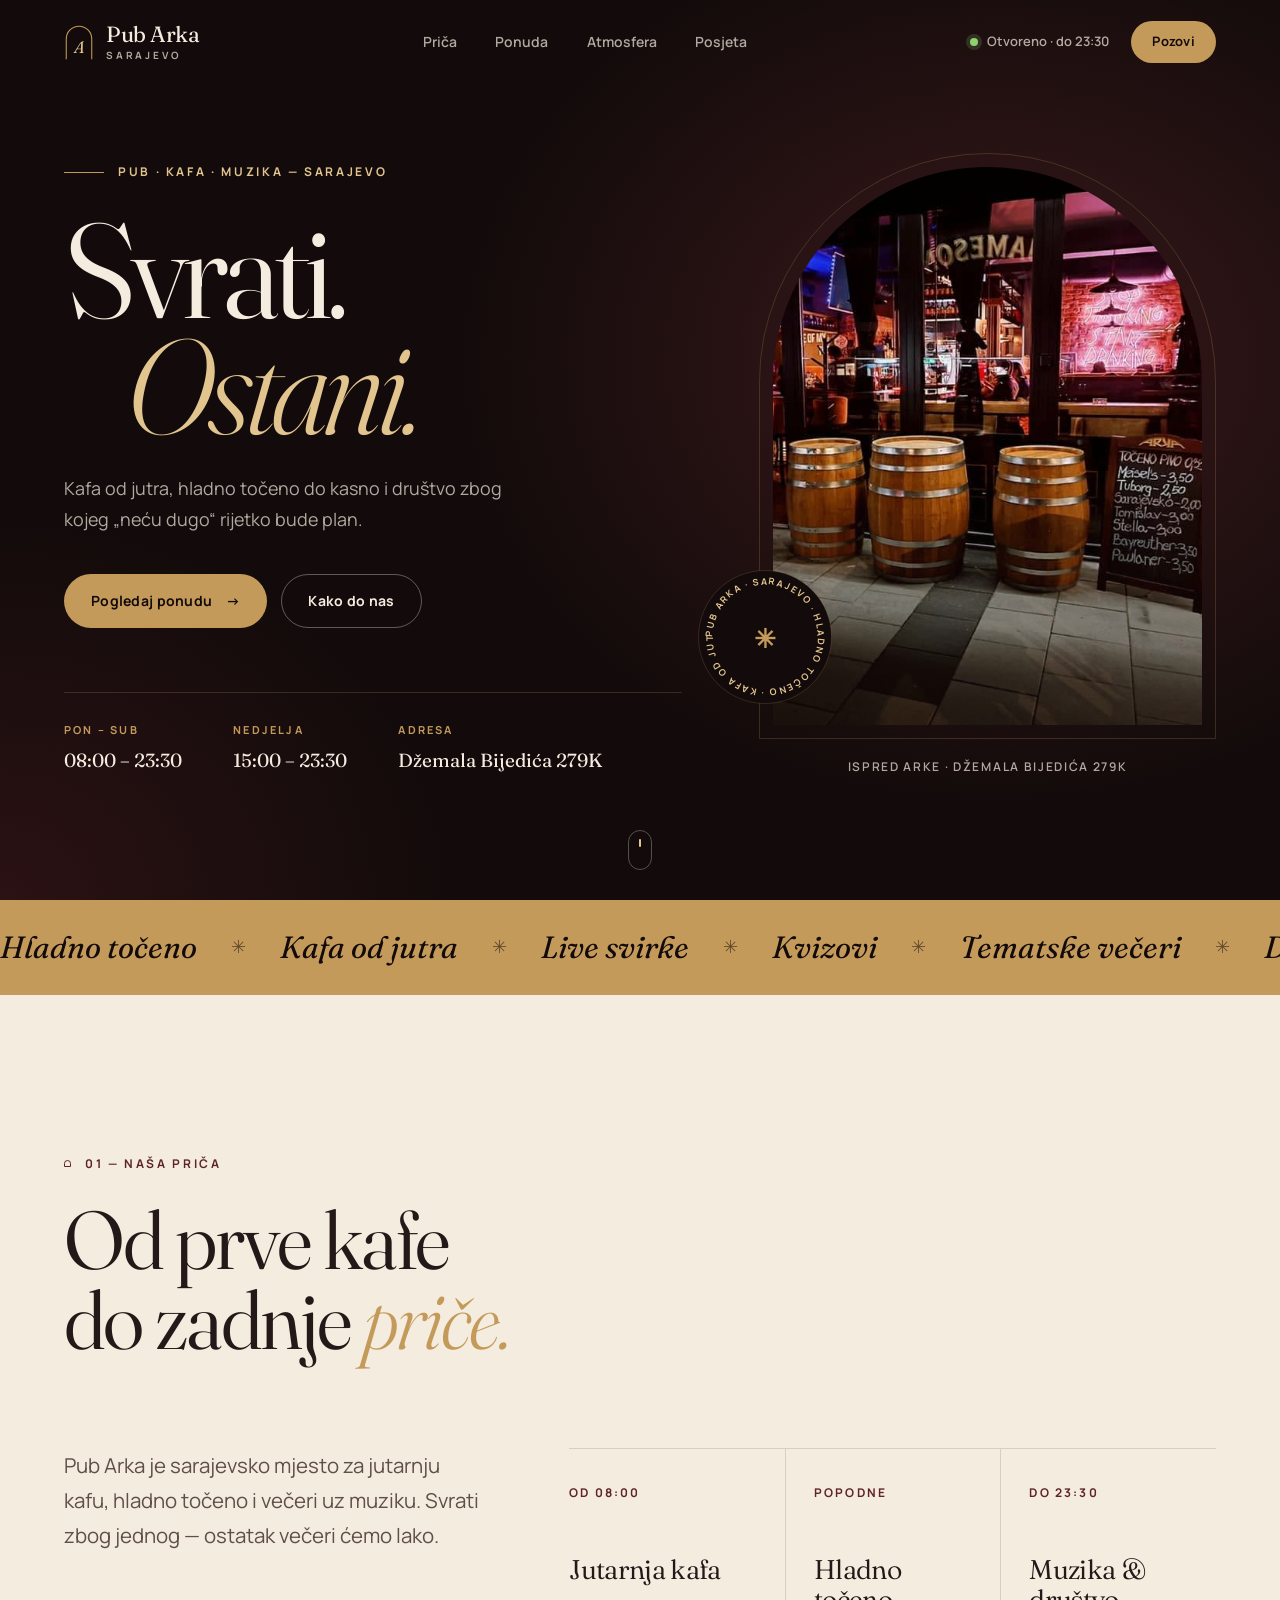
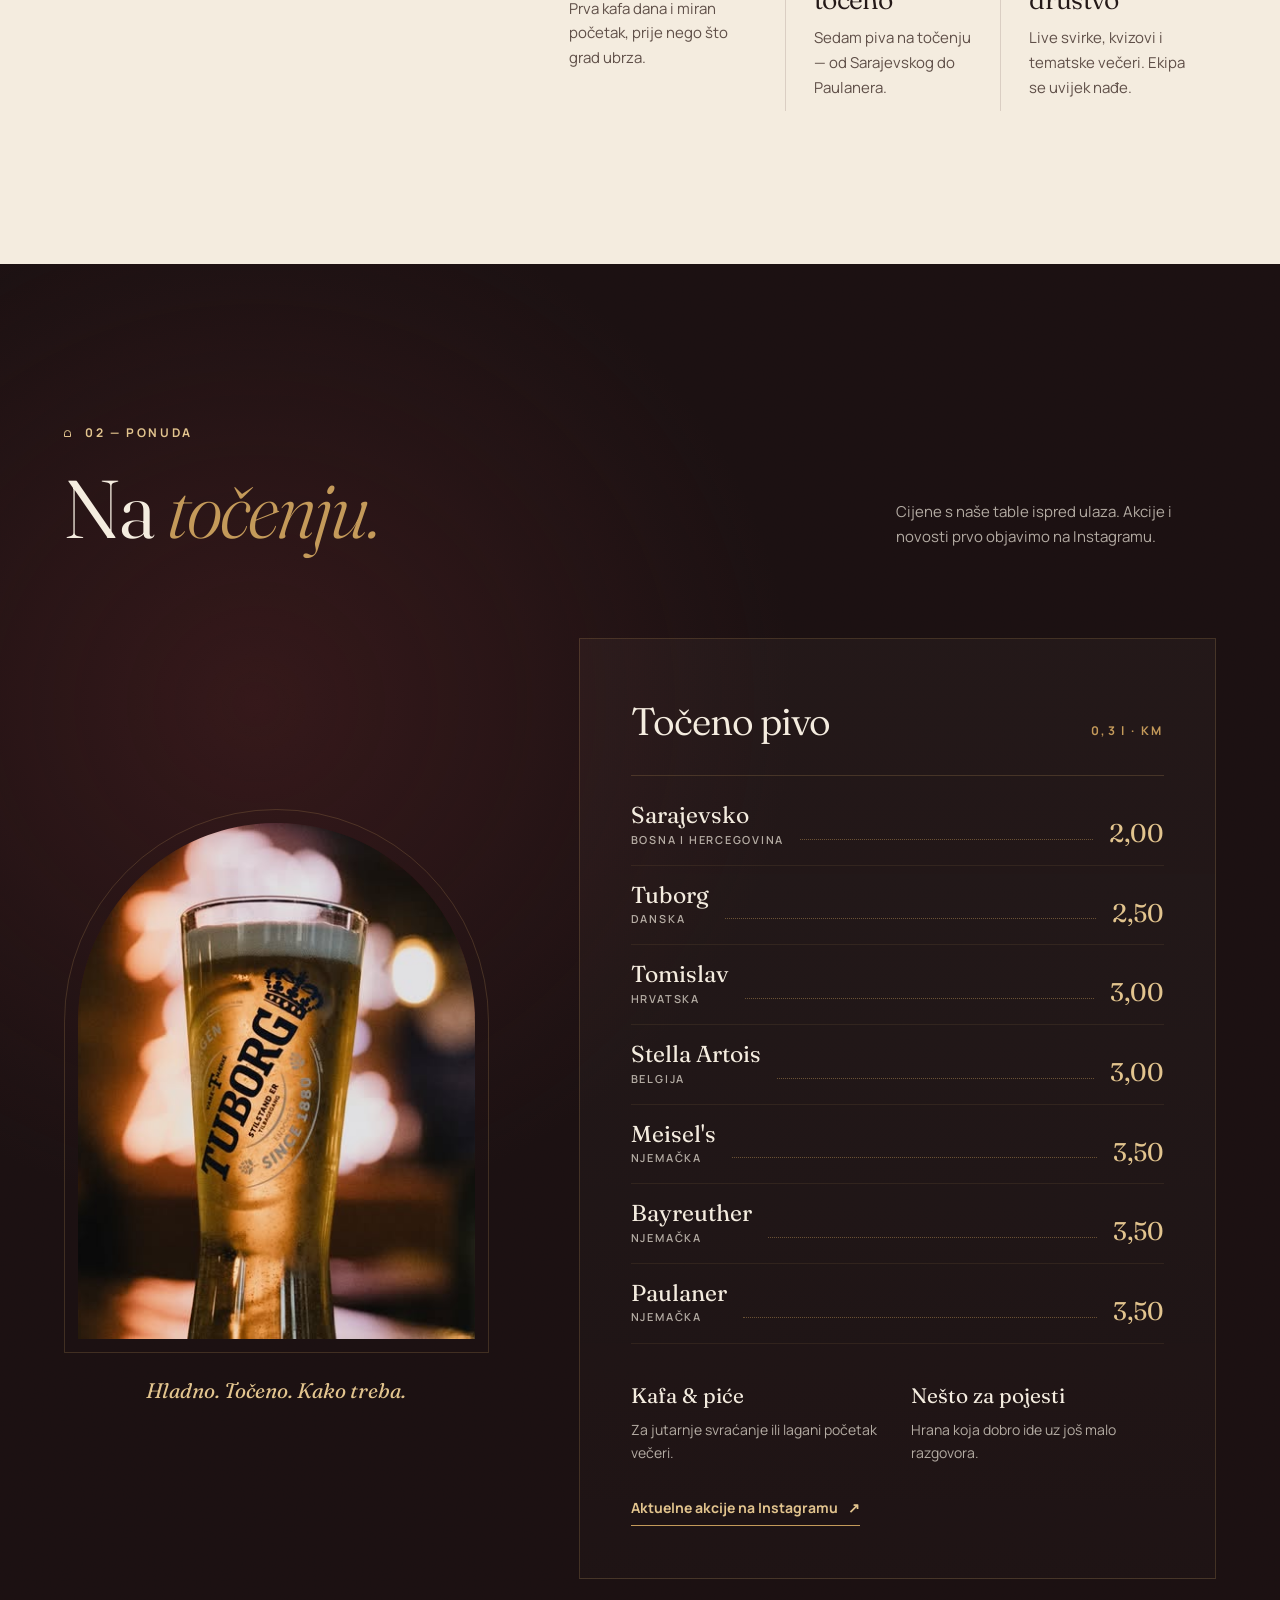
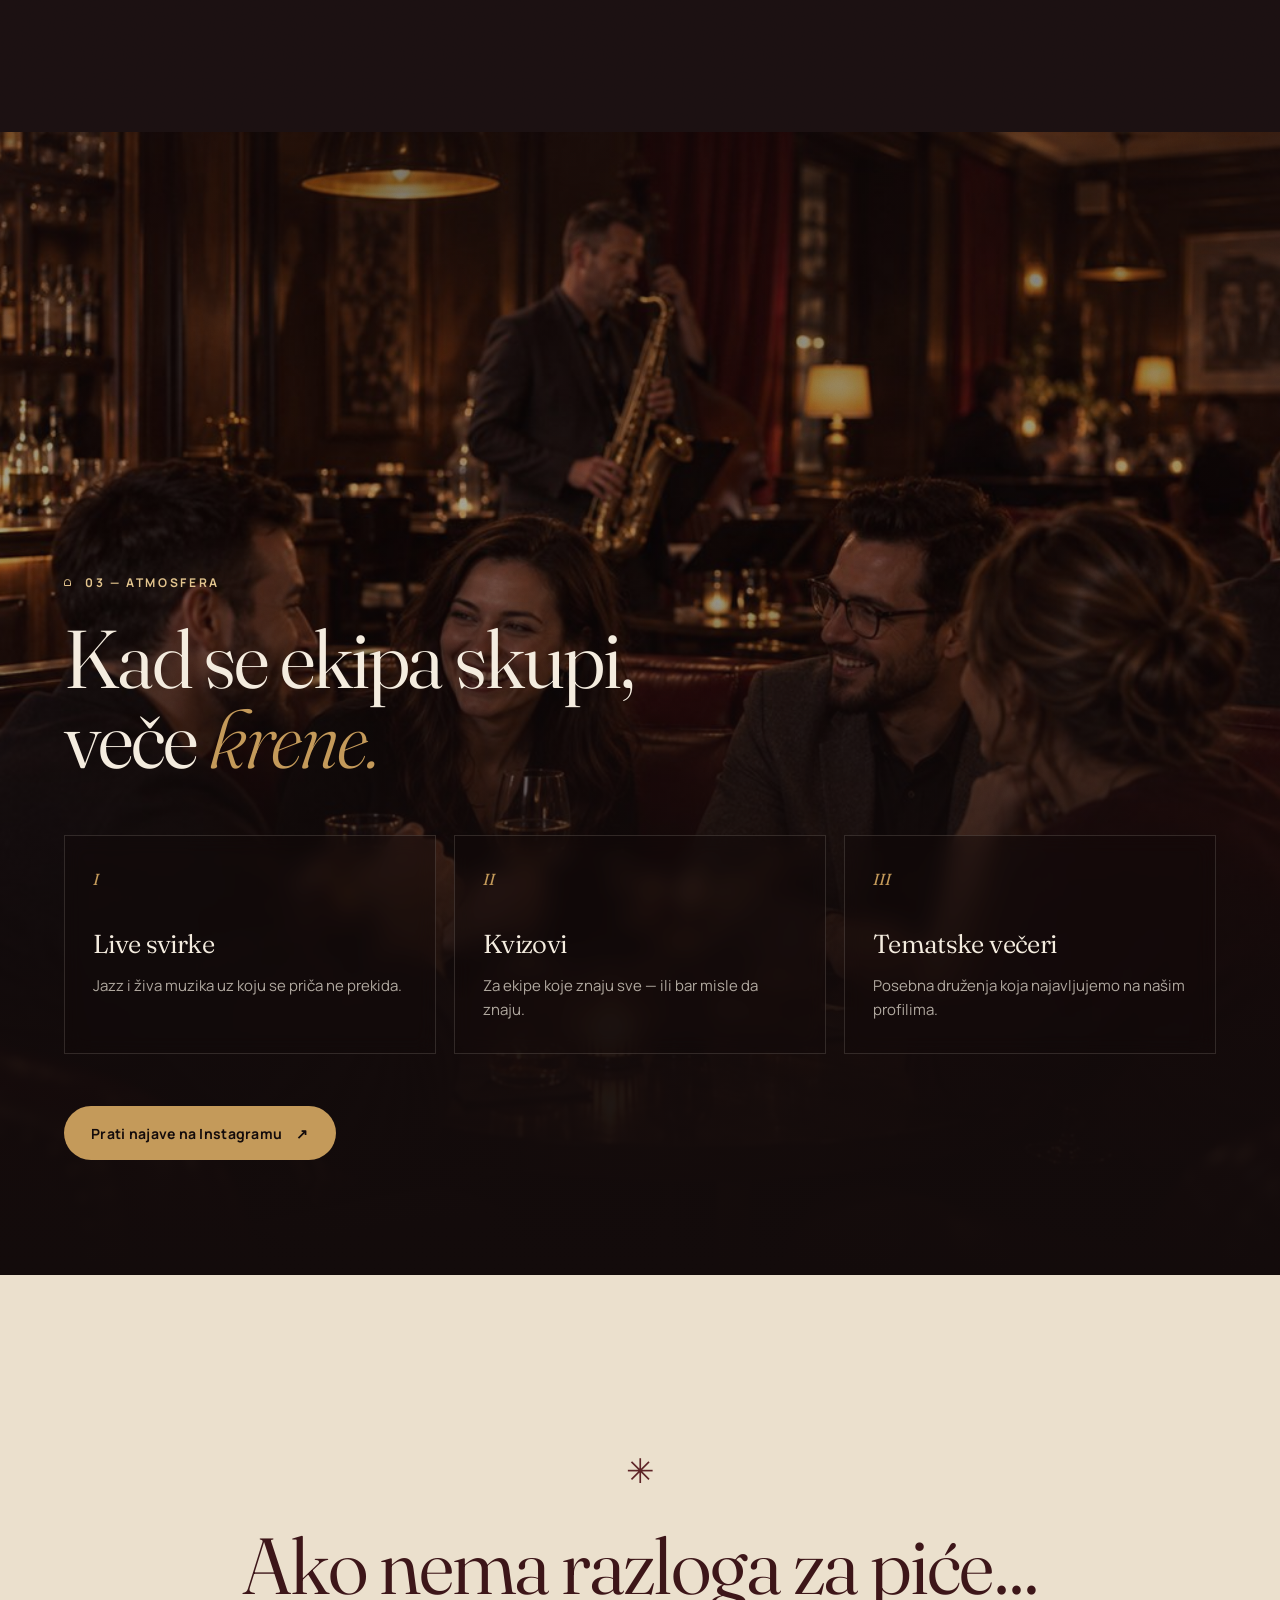
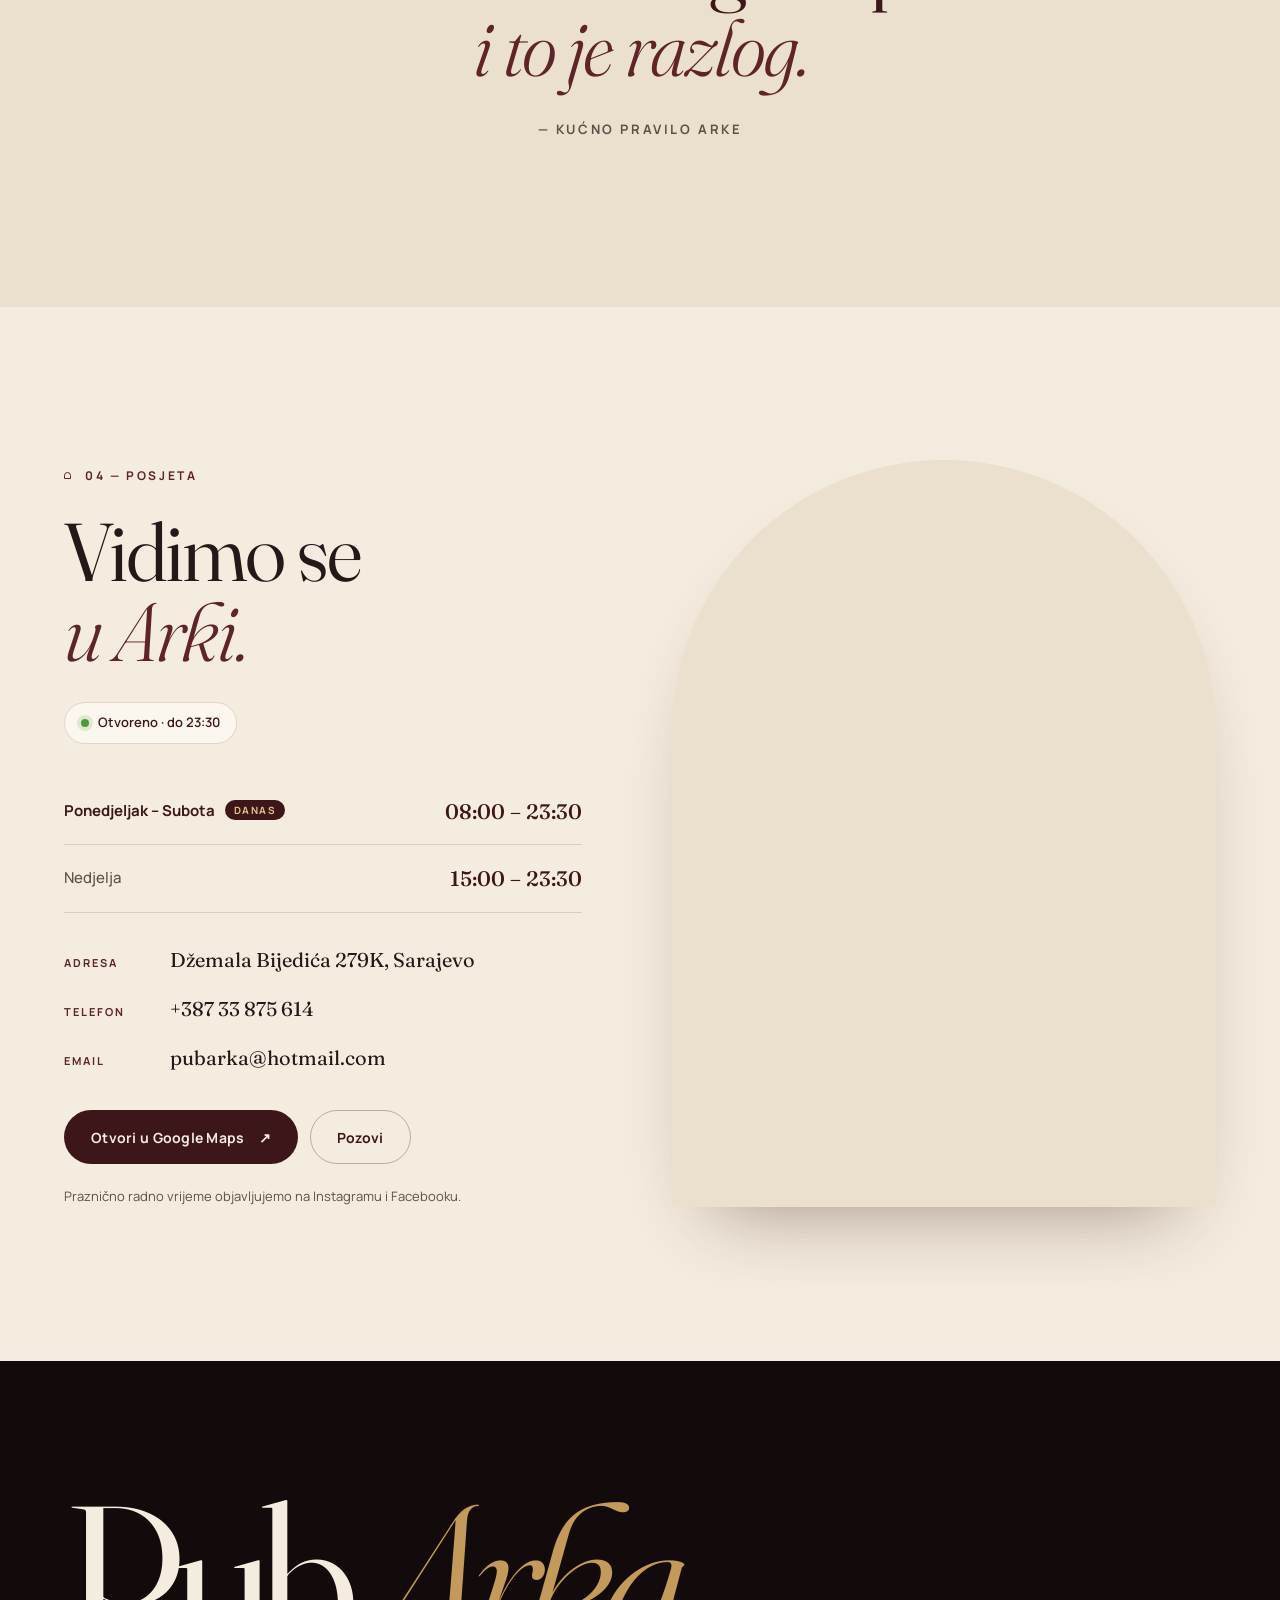
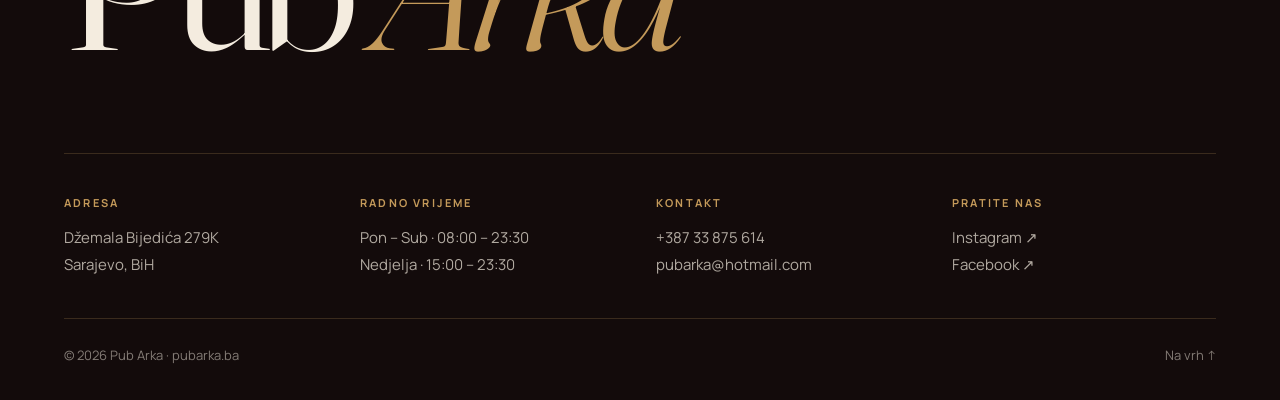
==== commit e60a5d6e: "Redesign site with arch theme; back up previous version to "pubarka 1" - New premium one-page design" ====
--- a/index.html
+++ b/index.html
@@ -3,151 +3,302 @@
   <head>
     <meta charset="utf-8" />
     <meta name="viewport" content="width=device-width, initial-scale=1" />
-    <meta name="theme-color" content="#291719" />
-    <meta name="description" content="Pub Arka Sarajevo — jutarnja kafa, hladno točeno, muzika i dobro društvo. Džemala Bijedića 279K." />
+    <meta name="theme-color" content="#140c0c" />
+    <title>Pub Arka · Sarajevo — kafa od jutra, hladno točeno do kasno</title>
+    <meta name="description" content="Pub Arka, Džemala Bijedića 279K, Sarajevo. Jutarnja kafa, sedam piva na točenju, live svirke i dobro društvo. Pon–Sub 08:00–23:30, Ned 15:00–23:30." />
     <meta property="og:type" content="website" />
-    <meta property="og:title" content="Pub Arka Sarajevo — svratite na jedno" />
-    <meta property="og:description" content="Kafa od jutra, hladno točeno, muzika i dobro društvo. Džemala Bijedića 279K, Sarajevo." />
+    <meta property="og:title" content="Pub Arka · Sarajevo — Svrati. Ostani." />
+    <meta property="og:description" content="Kafa od jutra, hladno točeno do kasno, muzika i dobro društvo. Džemala Bijedića 279K, Sarajevo." />
     <meta property="og:url" content="https://pubarka.ba/" />
     <meta property="og:image" content="https://pubarka.ba/assets/images/pubarka-frontage.jpg" />
-    <title>Pub Arka Sarajevo — za još jednu priču</title>
     <link rel="icon" type="image/svg+xml" href="favicon.svg" />
     <link rel="preconnect" href="https://fonts.googleapis.com" />
     <link rel="preconnect" href="https://fonts.gstatic.com" crossorigin />
-    <link href="https://fonts.googleapis.com/css2?family=DM+Sans:wght@400;500;600;700&family=Playfair+Display:ital,wght@0,500;0,600;0,700;1,500;1,600&display=swap" rel="stylesheet" />
+    <link href="https://fonts.googleapis.com/css2?family=Fraunces:ital,opsz,wght@0,9..144,300..600;1,9..144,300..600&family=Manrope:wght@400;500;600;700&display=swap" rel="stylesheet" />
     <link rel="stylesheet" href="styles.css" />
+    <script>document.documentElement.classList.add("js");</script>
     <script src="script.js" defer></script>
+    <script type="application/ld+json">
+      {
+        "@context": "https://schema.org",
+        "@type": "BarOrPub",
+        "name": "Pub Arka",
+        "url": "https://pubarka.ba/",
+        "image": "https://pubarka.ba/assets/images/pubarka-frontage.jpg",
+        "telephone": "+38733875614",
+        "email": "pubarka@hotmail.com",
+        "address": {
+          "@type": "PostalAddress",
+          "streetAddress": "Džemala Bijedića 279K",
+          "addressLocality": "Sarajevo",
+          "addressCountry": "BA"
+        },
+        "openingHoursSpecification": [
+          { "@type": "OpeningHoursSpecification", "dayOfWeek": ["Monday", "Tuesday", "Wednesday", "Thursday", "Friday", "Saturday"], "opens": "08:00", "closes": "23:30" },
+          { "@type": "OpeningHoursSpecification", "dayOfWeek": "Sunday", "opens": "15:00", "closes": "23:30" }
+        ],
+        "hasMap": "https://maps.app.goo.gl/caym4uHnaQQj2MvX6",
+        "sameAs": ["https://www.instagram.com/pub_arka/", "https://www.facebook.com/people/Pub-Arka/100070573111279/"]
+      }
+    </script>
   </head>
   <body>
     <a class="skip-link" href="#main">Preskoči na sadržaj</a>
 
-    <div class="topline">
-      <span class="topline-dot" aria-hidden="true"></span>
-      <p>SARAJEVO · KAFA OD JUTRA · DOBRO DRUŠTVO DO KASNO</p>
-      <span class="topline-domain">PUBARKA.BA</span>
-    </div>
-
-    <header class="site-header" id="top">
-      <a class="brand" href="#top" aria-label="Pub Arka — početna">
-        <span class="brand-mark" aria-hidden="true">A</span>
-        <span class="brand-copy"><strong>Pub Arka</strong><small>SARAJEVO · PUB · MUZIKA</small></span>
+    <header class="site-header" data-header>
+      <a class="logo" href="#top" aria-label="Pub Arka — početna">
+        <svg class="logo-mark" viewBox="0 0 40 48" aria-hidden="true">
+          <path d="M3 47V20a17 17 0 0 1 34 0v27" fill="none" stroke="currentColor" stroke-width="1.4" />
+          <text x="20" y="38" text-anchor="middle">A</text>
+        </svg>
+        <span class="logo-word">Pub Arka<small>Sarajevo</small></span>
       </a>
 
-      <button class="nav-toggle" type="button" aria-label="Otvori navigaciju" aria-expanded="false" aria-controls="primary-navigation">
-        <span></span><span></span>
-      </button>
-
-      <nav class="primary-nav" id="primary-navigation" aria-label="Glavna navigacija">
-        <a href="#fazon">Naš fazon</a>
-        <a href="#meni">Piće & klopa</a>
-        <a href="#dozivljaj">Dešavanja</a>
-        <a class="nav-cta" href="#posjeta">Pronađi nas <span aria-hidden="true">↗</span></a>
+      <nav class="nav" id="nav" aria-label="Glavna navigacija" data-nav>
+        <a href="#prica">Priča</a>
+        <a href="#ponuda">Ponuda</a>
+        <a href="#atmosfera">Atmosfera</a>
+        <a href="#posjeta">Posjeta</a>
+        <a class="nav-mobile-only" href="tel:+38733875614">+387 33 875 614</a>
       </nav>
+
+      <div class="header-end">
+        <span class="status" data-open-status hidden></span>
+        <a class="btn btn-small btn-brass" href="tel:+38733875614">Pozovi</a>
+        <button class="menu-toggle" type="button" aria-expanded="false" aria-controls="nav" aria-label="Otvori meni" data-menu-toggle>
+          <span></span><span></span>
+        </button>
+      </div>
     </header>
 
     <main id="main">
-      <section class="hero" aria-labelledby="hero-title">
-        <img class="hero-image" src="assets/images/pubarka-frontage.jpg" width="960" height="720" alt="Pub Arka u večernjem svjetlu, s prepoznatljivim neonskim natpisom, bačvama i tablom ponude ispred ulaza." fetchpriority="high" decoding="async" />
-        <div class="hero-shade" aria-hidden="true"></div>
-        <div class="hero-content">
-          <p class="eyebrow eyebrow-light"><span class="eyebrow-dash"></span> PUB ARKA · SARAJEVO</p>
-          <h1 id="hero-title">Svrati.<br /><em>Ostani.</em></h1>
-          <p class="hero-intro">Kafa od jutra, hladno točeno i društvo zbog kojeg „neću dugo“ rijetko bude plan. Ako nema razloga za piće… i to je razlog.</p>
-          <div class="hero-actions">
-            <a class="button button-gold" href="#meni">Piće & klopa <span aria-hidden="true">↗</span></a>
-            <a class="button button-outline" href="#posjeta">Kako do nas</a>
-          </div>
-        </div>
-        <div class="hero-caption"><span>01</span><span class="caption-rule"></span><span>DŽEMALA BIJEDIĆA 279K · SARAJEVO</span></div>
-        <a class="hero-scroll" href="#fazon" aria-label="Nastavi na naš fazon"><span></span> SKROLAJ POLAKO</a>
-      </section>
-
-      <section class="intro section-pad" id="fazon" aria-labelledby="intro-title">
-        <div class="intro-rail"><span class="rail-mark">A.</span><span class="rail-line"></span><span class="rail-caption">SARAJEVO · PUB ARKA</span></div>
-        <div class="intro-copy">
-          <p class="eyebrow">DOBAR RAZLOG SE UVIJEK NAĐE</p>
-          <h2 id="intro-title">Od prve kafe<br />do zadnje <em>priče.</em></h2>
-          <p class="intro-body">Pub Arka je sarajevsko mjesto za jutarnju kafu, hladno točeno, nešto za pojesti i večeri uz muziku. Svrati zbog jednog. Ostatak večeri ćemo lako.</p>
-          <a class="text-link" href="#dozivljaj">Vidi šta se dešava <span aria-hidden="true">↗</span></a>
-        </div>
-        <div class="intro-stamp" aria-label="Dobro se sjedi, još bolje ostaje">
-          <span class="stamp-stars" aria-hidden="true">✳</span>
-          <span>DOBRO SE SJEDI</span>
-          <span class="stamp-line"></span>
-          <span>JOŠ BOLJE OSTAJE</span>
-          <span class="stamp-stars" aria-hidden="true">✳</span>
-        </div>
-      </section>
-
-      <section class="menu-section section-pad" id="meni" aria-labelledby="menu-title">
-        <div class="section-heading">
+      <!-- HERO -->
+      <section class="hero" id="top" aria-labelledby="hero-title">
+        <div class="container hero-grid">
+          <div class="hero-copy">
+            <p class="kicker reveal"><span class="kicker-rule"></span>Pub · Kafa · Muzika — Sarajevo</p>
+            <h1 id="hero-title" class="reveal">Svrati.<br /><em>Ostani.</em></h1>
+            <p class="hero-lead reveal">Kafa od jutra, hladno točeno do kasno i društvo zbog kojeg „neću dugo“ rijetko bude plan.</p>
+            <div class="hero-actions reveal">
+              <a class="btn btn-brass" href="#ponuda">Pogledaj ponudu <span aria-hidden="true">→</span></a>
+              <a class="btn btn-ghost" href="#posjeta">Kako do nas</a>
+            </div>
+            <dl class="hero-facts reveal">
+              <div><dt>Pon – Sub</dt><dd>08:00 – 23:30</dd></div>
+              <div><dt>Nedjelja</dt><dd>15:00 – 23:30</dd></div>
+              <div><dt>Adresa</dt><dd>Džemala Bijedića 279K</dd></div>
+            </dl>
+          </div>
+
+          <div class="hero-visual reveal">
+            <div class="arch-frame">
+              <div class="arch">
+                <img src="assets/images/pubarka-frontage.jpg" width="960" height="720" alt="Ulaz u Pub Arku navečer: bačve ispred izloga, neonski natpisi unutra i tabla s cijenama točenog piva." fetchpriority="high" />
+              </div>
+            </div>
+            <svg class="seal" viewBox="0 0 160 160" aria-hidden="true">
+              <defs><path id="seal-path" d="M80 80m-60 0a60 60 0 1 1 120 0a60 60 0 1 1-120 0" /></defs>
+              <circle cx="80" cy="80" r="76" />
+              <text><textPath href="#seal-path">PUB ARKA · SARAJEVO · HLADNO TOČENO · KAFA OD JUTRA ·</textPath></text>
+              <g class="seal-star"><text x="80" y="92" text-anchor="middle">✳</text></g>
+            </svg>
+            <p class="hero-caption">Ispred Arke · Džemala Bijedića 279K</p>
+          </div>
+        </div>
+        <a class="scroll-cue" href="#prica" aria-label="Skrolaj na priču"><span></span></a>
+      </section>
+
+      <!-- MARQUEE -->
+      <div class="marquee" aria-hidden="true">
+        <div class="marquee-track">
+          <span>Hladno točeno</span><i>✳</i><span>Kafa od jutra</span><i>✳</i><span>Live svirke</span><i>✳</i><span>Kvizovi</span><i>✳</i><span>Tematske večeri</span><i>✳</i><span>Dobro društvo</span><i>✳</i>
+          <span>Hladno točeno</span><i>✳</i><span>Kafa od jutra</span><i>✳</i><span>Live svirke</span><i>✳</i><span>Kvizovi</span><i>✳</i><span>Tematske večeri</span><i>✳</i><span>Dobro društvo</span><i>✳</i>
+        </div>
+      </div>
+
+      <!-- STORY -->
+      <section class="story section" id="prica" aria-labelledby="story-title">
+        <div class="container">
+          <div class="section-head">
+            <p class="index reveal">01 — Naša priča</p>
+            <h2 id="story-title" class="reveal">Od prve kafe<br />do zadnje <em>priče.</em></h2>
+          </div>
+          <div class="story-body">
+            <p class="lead reveal">Pub Arka je sarajevsko mjesto za jutarnju kafu, hladno točeno i večeri uz muziku. Svrati zbog jednog — ostatak večeri ćemo lako.</p>
+            <ol class="pillars">
+              <li class="pillar reveal">
+                <span class="pillar-time">Od 08:00</span>
+                <h3>Jutarnja kafa</h3>
+                <p>Prva kafa dana i miran početak, prije nego što grad ubrza.</p>
+              </li>
+              <li class="pillar reveal">
+                <span class="pillar-time">Popodne</span>
+                <h3>Hladno točeno</h3>
+                <p>Sedam piva na točenju — od Sarajevskog do Paulanera.</p>
+              </li>
+              <li class="pillar reveal">
+                <span class="pillar-time">Do 23:30</span>
+                <h3>Muzika &amp; društvo</h3>
+                <p>Live svirke, kvizovi i tematske večeri. Ekipa se uvijek nađe.</p>
+              </li>
+            </ol>
+          </div>
+        </div>
+      </section>
+
+      <!-- MENU -->
+      <section class="menu section" id="ponuda" aria-labelledby="menu-title">
+        <div class="container">
+          <div class="section-head section-head-split">
+            <div>
+              <p class="index reveal">02 — Ponuda</p>
+              <h2 id="menu-title" class="reveal">Na <em>točenju.</em></h2>
+            </div>
+            <p class="section-note reveal">Cijene s naše table ispred ulaza. Akcije i novosti prvo objavimo na Instagramu.</p>
+          </div>
+
+          <div class="menu-grid">
+            <figure class="menu-visual reveal">
+              <div class="arch-frame arch-frame-light">
+                <div class="arch">
+                  <img src="assets/images/pubarka-tuborg.jpg" width="526" height="526" alt="Čaša hladnog točenog Tuborga u toplom svjetlu Pub Arke." loading="lazy" decoding="async" />
+                </div>
+              </div>
+              <figcaption>Hladno. Točeno. Kako treba.</figcaption>
+            </figure>
+
+            <div class="menu-board reveal">
+              <div class="board-head">
+                <h3>Točeno pivo</h3>
+                <span>0,3 l · KM</span>
+              </div>
+              <ul class="beer-list">
+                <li><span class="beer"><strong>Sarajevsko</strong><small>Bosna i Hercegovina</small></span><span class="leader" aria-hidden="true"></span><span class="price">2,00</span></li>
+                <li><span class="beer"><strong>Tuborg</strong><small>Danska</small></span><span class="leader" aria-hidden="true"></span><span class="price">2,50</span></li>
+                <li><span class="beer"><strong>Tomislav</strong><small>Hrvatska</small></span><span class="leader" aria-hidden="true"></span><span class="price">3,00</span></li>
+                <li><span class="beer"><strong>Stella Artois</strong><small>Belgija</small></span><span class="leader" aria-hidden="true"></span><span class="price">3,00</span></li>
+                <li><span class="beer"><strong>Meisel's</strong><small>Njemačka</small></span><span class="leader" aria-hidden="true"></span><span class="price">3,50</span></li>
+                <li><span class="beer"><strong>Bayreuther</strong><small>Njemačka</small></span><span class="leader" aria-hidden="true"></span><span class="price">3,50</span></li>
+                <li><span class="beer"><strong>Paulaner</strong><small>Njemačka</small></span><span class="leader" aria-hidden="true"></span><span class="price">3,50</span></li>
+              </ul>
+
+              <div class="menu-extras">
+                <div>
+                  <h4>Kafa &amp; piće</h4>
+                  <p>Za jutarnje svraćanje ili lagani početak večeri.</p>
+                </div>
+                <div>
+                  <h4>Nešto za pojesti</h4>
+                  <p>Hrana koja dobro ide uz još malo razgovora.</p>
+                </div>
+              </div>
+
+              <a class="link-arrow" href="https://www.instagram.com/pub_arka/" target="_blank" rel="noreferrer">Aktuelne akcije na Instagramu <span aria-hidden="true">↗</span></a>
+            </div>
+          </div>
+        </div>
+      </section>
+
+      <!-- ATMOSPHERE -->
+      <section class="atmosphere" id="atmosfera" aria-labelledby="atmo-title">
+        <img class="atmosphere-bg" src="assets/images/pubarka-live-music.jpg" width="1200" height="900" alt="" loading="lazy" decoding="async" />
+        <div class="container atmosphere-inner">
+          <p class="index index-light reveal">03 — Atmosfera</p>
+          <h2 id="atmo-title" class="reveal">Kad se ekipa skupi,<br />veče <em>krene.</em></h2>
+          <div class="events">
+            <article class="event reveal">
+              <span class="event-num">I</span>
+              <h3>Live svirke</h3>
+              <p>Jazz i živa muzika uz koju se priča ne prekida.</p>
+            </article>
+            <article class="event reveal">
+              <span class="event-num">II</span>
+              <h3>Kvizovi</h3>
+              <p>Za ekipe koje znaju sve — ili bar misle da znaju.</p>
+            </article>
+            <article class="event reveal">
+              <span class="event-num">III</span>
+              <h3>Tematske večeri</h3>
+              <p>Posebna druženja koja najavljujemo na našim profilima.</p>
+            </article>
+          </div>
+          <a class="btn btn-brass reveal" href="https://www.instagram.com/pub_arka/" target="_blank" rel="noreferrer">Prati najave na Instagramu <span aria-hidden="true">↗</span></a>
+        </div>
+      </section>
+
+      <!-- MOTTO -->
+      <section class="motto" aria-label="Kućno pravilo">
+        <div class="container">
+          <span class="motto-star reveal" aria-hidden="true">✳</span>
+          <blockquote class="reveal">
+            <p>Ako nema razloga za piće…<br /><em>i to je razlog.</em></p>
+          </blockquote>
+          <p class="motto-sign reveal">— kućno pravilo Arke</p>
+        </div>
+      </section>
+
+      <!-- VISIT -->
+      <section class="visit section" id="posjeta" aria-labelledby="visit-title">
+        <div class="container visit-grid">
+          <div class="visit-info">
+            <p class="index reveal">04 — Posjeta</p>
+            <h2 id="visit-title" class="reveal">Vidimo se<br /><em>u Arki.</em></h2>
+            <span class="status status-pill reveal" data-open-status hidden></span>
+
+            <table class="hours reveal">
+              <caption class="sr-only">Radno vrijeme</caption>
+              <tbody>
+                <tr data-days="1,2,3,4,5,6"><th scope="row">Ponedjeljak – Subota</th><td>08:00 – 23:30</td></tr>
+                <tr data-days="0"><th scope="row">Nedjelja</th><td>15:00 – 23:30</td></tr>
+              </tbody>
+            </table>
+
+            <ul class="contact reveal">
+              <li><span>Adresa</span><a href="https://maps.app.goo.gl/caym4uHnaQQj2MvX6" target="_blank" rel="noreferrer">Džemala Bijedića 279K, Sarajevo</a></li>
+              <li><span>Telefon</span><a href="tel:+38733875614">+387 33 875 614</a></li>
+              <li><span>Email</span><a href="mailto:pubarka@hotmail.com">pubarka@hotmail.com</a></li>
+            </ul>
+
+            <div class="visit-actions reveal">
+              <a class="btn btn-dark" href="https://maps.app.goo.gl/caym4uHnaQQj2MvX6" target="_blank" rel="noreferrer">Otvori u Google Maps <span aria-hidden="true">↗</span></a>
+              <a class="btn btn-outline" href="tel:+38733875614">Pozovi</a>
+            </div>
+            <p class="visit-note reveal">Praznično radno vrijeme objavljujemo na Instagramu i Facebooku.</p>
+          </div>
+
+          <div class="map reveal">
+            <iframe title="Mapa: Pub Arka, Džemala Bijedića 279K, Sarajevo" src="https://www.google.com/maps?q=D%C5%BEemala%20Bijedi%C4%87a%20279K%2C%20Sarajevo&amp;z=16&amp;output=embed" loading="lazy" referrerpolicy="no-referrer-when-downgrade"></iframe>
+          </div>
+        </div>
+      </section>
+    </main>
+
+    <footer class="footer">
+      <div class="container">
+        <p class="footer-word" aria-hidden="true">Pub <em>Arka</em></p>
+        <div class="footer-cols">
           <div>
-            <p class="eyebrow">OD JUTARNJE KAFE DO VEČERNJEG TOČENOG</p>
-            <h2 id="menu-title">Šta ćemo<br /><em>popiti?</em></h2>
-          </div>
-          <p class="section-aside">Piće, kafa i nešto uz njih. Za aktuelnu ponudu i cijene baci oko na naše društvene mreže.</p>
-        </div>
-
-        <div class="menu-layout">
-          <div class="menu-listing">
-            <div class="menu-categories">
-              <article class="menu-category-card"><span>01</span><div><h3>Pivo & točeno</h3><p>Za onu prvu zdravicu i svaku poslije.</p></div><span class="category-arrow" aria-hidden="true">↗</span></article>
-              <article class="menu-category-card"><span>02</span><div><h3>Kafa & piće</h3><p>Za jutarnje svraćanje ili lagani početak večeri.</p></div><span class="category-arrow" aria-hidden="true">↗</span></article>
-              <article class="menu-category-card"><span>03</span><div><h3>Nešto za pojesti</h3><p>Hrana koja dobro ide uz još malo razgovora.</p></div><span class="category-arrow" aria-hidden="true">↗</span></article>
-            </div>
-            <a class="text-link menu-social-link" href="https://www.instagram.com/pub_arka/" target="_blank" rel="noreferrer">Pogledaj aktuelnu ponudu na Instagramu <span aria-hidden="true">↗</span></a>
-          </div>
-
-          <figure class="menu-photo">
-            <img src="assets/images/pubarka-tuborg.jpg" width="526" height="526" alt="Čaša hladnog točenog Tuborg piva u toplom svjetlu Pub Arke." loading="lazy" decoding="async" />
-            <figcaption><span>KAFA OD JUTRA. TOČENO DO KASNO.</span><span class="photo-spark" aria-hidden="true">✳</span></figcaption>
-          </figure>
-        </div>
-      </section>
-
-      <section class="mood-section" id="dozivljaj" aria-labelledby="mood-title">
-        <div class="mood-photo-wrap">
-          <img src="assets/images/pubarka-live-music.jpg" width="1200" height="900" alt="Gosti uživaju u večeri uz saksofonistu u toplom, prigušeno osvijetljenom pubu." loading="lazy" decoding="async" />
-          <div class="mood-photo-note"><span class="note-star" aria-hidden="true">✳</span><span>MUZIKA SVIRA.<br />PRIČA SE NASTAVLJA.</span></div>
-        </div>
-        <div class="mood-copy">
-          <p class="eyebrow eyebrow-light">MUZIKA, KVIZOVI, TEMATSKE VEČERI</p>
-          <h2 id="mood-title">Kad se ekipa<br />skupi, veče <em>krene.</em></h2>
-          <p>Jazz, live svirke i posebna druženja dio su Pub Arka priče. Za aktuelne najave, ponude i raspored zaviri na naše profile.</p>
-          <a class="text-link text-link-light" href="https://www.instagram.com/pub_arka/" target="_blank" rel="noreferrer">Prati šta se dešava <span aria-hidden="true">↗</span></a>
-          <div class="mood-signature"><span class="signature-mark">A</span><span>Pub Arka<br /><small>SARAJEVO · PUBARKA.BA</small></span></div>
-        </div>
-      </section>
-
-      <section class="visit-section section-pad" id="posjeta" aria-labelledby="visit-title">
-        <div class="visit-topline"><p class="eyebrow">PUB ARKA · PUBARKA.BA</p><span class="visit-rule"></span><span class="visit-coordinates">DŽEMALA BIJEDIĆA 279K · SARAJEVO</span></div>
-        <div class="visit-main">
+            <h4>Adresa</h4>
+            <p>Džemala Bijedića 279K<br />Sarajevo, BiH</p>
+          </div>
           <div>
-            <h2 id="visit-title">Vidimo se<br /><em>u Arki.</em></h2>
-            <p class="visit-intro">Svrati na jutarnju kafu, hladno točeno ili večer uz muziku. Ako dolaziš prvi put, sačuvaj adresu — ostalo već znamo.</p>
-          </div>
-          <div class="visit-card">
-            <p class="card-label">DOBRO DOŠLI U PUB ARKU</p>
-            <div class="visit-detail"><span class="detail-icon" aria-hidden="true">⌖</span><span><small>ADRESA</small><strong>Džemala Bijedića 279K, Sarajevo</strong></span></div>
-            <div class="visit-detail"><span class="detail-icon" aria-hidden="true">◷</span><span><small>PONEDJELJAK – SUBOTA</small><strong>08:00 – 23:30</strong></span></div>
-            <div class="visit-detail"><span class="detail-icon" aria-hidden="true">◷</span><span><small>NEDJELJA</small><strong>15:00 – 23:30</strong></span></div>
-            <div class="visit-detail"><span class="detail-icon" aria-hidden="true">☎</span><span><small>TELEFON</small><strong><a href="tel:+38733875614">+387 33 875 614</a></strong></span></div>
-            <div class="visit-detail"><span class="detail-icon" aria-hidden="true">✉</span><span><small>EMAIL</small><strong><a href="mailto:pubarka@hotmail.com">pubarka@hotmail.com</a></strong></span></div>
-            <a class="visit-button" href="https://maps.app.goo.gl/caym4uHnaQQj2MvX6?g_st=ic" target="_blank" rel="noreferrer">Otvori lokaciju u Google Maps <span aria-hidden="true">↗</span></a>
-            <div class="social-links"><a href="https://www.facebook.com/people/Pub-Arka/100070573111279/" target="_blank" rel="noreferrer">Facebook ↗</a><a href="https://www.instagram.com/pub_arka/" target="_blank" rel="noreferrer">Instagram ↗</a></div>
-          </div>
-        </div>
-        <p class="visit-footnote">Za praznične izmjene radnog vremena i aktuelne najave provjeri naše društvene mreže.</p>
-      </section>
-    </main>
-
-    <footer class="site-footer">
-      <a class="brand brand-footer" href="#top" aria-label="Pub Arka — nazad na vrh">
-        <span class="brand-mark" aria-hidden="true">A</span>
-        <span class="brand-copy"><strong>Pub Arka</strong><small>SARAJEVO · PUB · MUZIKA</small></span>
-      </a>
-      <p>Ako nema razloga — i to je razlog.</p>
-      <div class="footer-meta"><a href="https://www.instagram.com/pub_arka/" target="_blank" rel="noreferrer">INSTAGRAM</a><span>© <span id="year">2026</span> PUB ARKA</span><a class="back-top" href="#top">PUBARKA.BA ↑</a></div>
+            <h4>Radno vrijeme</h4>
+            <p>Pon – Sub · 08:00 – 23:30<br />Nedjelja · 15:00 – 23:30</p>
+          </div>
+          <div>
+            <h4>Kontakt</h4>
+            <p><a href="tel:+38733875614">+387 33 875 614</a><br /><a href="mailto:pubarka@hotmail.com">pubarka@hotmail.com</a></p>
+          </div>
+          <div>
+            <h4>Pratite nas</h4>
+            <p><a href="https://www.instagram.com/pub_arka/" target="_blank" rel="noreferrer">Instagram ↗</a><br /><a href="https://www.facebook.com/people/Pub-Arka/100070573111279/" target="_blank" rel="noreferrer">Facebook ↗</a></p>
+          </div>
+        </div>
+        <div class="footer-bottom">
+          <span>© <span data-year>2026</span> Pub Arka · pubarka.ba</span>
+          <a href="#top">Na vrh ↑</a>
+        </div>
+      </div>
     </footer>
   </body>
 </html>
--- a/styles.css
+++ b/styles.css
@@ -1,241 +1,294 @@
+/* Pub Arka */
 :root {
-  color-scheme: light;
-  --burgundy: #49282a;
-  --burgundy-deep: #291719;
-  --burgundy-soft: #633a37;
-  --cream: #f5eee5;
-  --cream-dark: #e9ded2;
-  --paper: #fffaf3;
-  --amber: #c9813c;
-  --amber-light: #eab56c;
-  --ink: #2c2221;
-  --muted: #74645f;
-  --serif: "Playfair Display", Georgia, serif;
-  --sans: "DM Sans", Arial, sans-serif;
-  --content: 1220px;
+  --ink: #130b0b;
+  --ink-2: #1c1112;
+  --oxblood: #3d1619;
+  --wine: #5e2427;
+  --brass: #c49a5a;
+  --brass-light: #e2c48e;
+  --cream: #f4ecdf;
+  --cream-2: #ebe0cd;
+  --paper: #fbf6ee;
+  --text: #241918;
+  --text-soft: #5f4f48;
+  --on-dark: #f4ecdf;
+  --on-dark-soft: rgba(244, 236, 223, .7);
+  --line-dark: rgba(196, 154, 90, .22);
+  --line-light: rgba(61, 22, 25, .14);
+  --serif: "Fraunces", "Times New Roman", serif;
+  --sans: "Manrope", "Segoe UI", Arial, sans-serif;
+  --container: 1280px;
+  --gutter: clamp(20px, 5vw, 64px);
+  --ease: cubic-bezier(.2, .7, .1, 1);
+  --grain: url("data:image/svg+xml,%3Csvg xmlns='http://www.w3.org/2000/svg' width='160' height='160'%3E%3Cfilter id='n'%3E%3CfeTurbulence type='fractalNoise' baseFrequency='.85' numOctaves='3' stitchTiles='stitch'/%3E%3CfeColorMatrix values='0 0 0 0 0 0 0 0 0 0 0 0 0 0 0 0 0 0 .55 0'/%3E%3C/filter%3E%3Crect width='100%25' height='100%25' filter='url(%23n)'/%3E%3C/svg%3E");
 }
 
 *, *::before, *::after { box-sizing: border-box; }
-html { scroll-behavior: smooth; scroll-padding-top: 86px; }
-body { margin: 0; background: var(--cream); color: var(--ink); font-family: var(--sans); -webkit-font-smoothing: antialiased; }
-img { display: block; width: 100%; }
+html { scroll-behavior: smooth; scroll-padding-top: 84px; -webkit-text-size-adjust: 100%; }
+body { margin: 0; background: var(--ink); color: var(--text); font-family: var(--sans); font-size: 16px; line-height: 1.65; -webkit-font-smoothing: antialiased; }
+img { display: block; max-width: 100%; }
 a { color: inherit; text-decoration: none; }
-button { font: inherit; }
-::selection { color: var(--burgundy-deep); background: var(--amber-light); }
-
-.skip-link { position: absolute; z-index: 20; top: 10px; left: 10px; padding: 12px 16px; transform: translateY(-160%); background: var(--paper); color: var(--burgundy); border-radius: 3px; }
-.skip-link:focus { transform: translateY(0); }
-.topline { min-height: 31px; padding: 0 5.5%; display: flex; align-items: center; justify-content: center; gap: 11px; background: var(--burgundy-deep); color: #f6f2e8; font-size: 9px; font-weight: 700; letter-spacing: .16em; }
-.topline p { margin: 0; }
-.topline-dot { width: 6px; height: 6px; border-radius: 50%; background: var(--amber); }
-.topline-domain { position: absolute; right: 5.5%; color: rgba(255,255,255,.65); font-size: 8px; letter-spacing: .13em; }
-
-.site-header { position: relative; z-index: 10; min-height: 82px; padding: 0 7.2%; display: flex; align-items: center; justify-content: space-between; background: var(--cream); }
-.brand { display: inline-flex; align-items: center; gap: 11px; }
-.brand-mark { width: 37px; height: 37px; display: grid; place-items: center; background: var(--burgundy); color: var(--amber-light); font-family: var(--serif); font-size: 25px; font-style: italic; border-radius: 50% 50% 48% 3px; transform: rotate(-7deg); }
-.brand-copy { display: grid; gap: 1px; }
-.brand-copy strong { font-family: var(--serif); font-size: 20px; line-height: 1; letter-spacing: -.05em; }
-.brand-copy small { color: var(--muted); font-size: 8px; letter-spacing: .08em; }
-.primary-nav { display: flex; align-items: center; gap: clamp(24px, 4vw, 55px); color: #34433c; font-size: 12px; font-weight: 600; }
-.primary-nav > a:not(.nav-cta) { transition: color .2s ease; }
-.primary-nav > a:not(.nav-cta):hover { color: #b07929; }
-.nav-cta { min-width: 139px; padding: 12px 15px; display: inline-flex; align-items: center; justify-content: space-between; background: var(--burgundy); color: var(--paper); font-size: 11px; transition: background .2s ease; }
-.nav-cta:hover { background: #275648; }
-.nav-cta span { color: var(--amber-light); font-size: 15px; }
-.nav-toggle { display: none; }
-
-.hero { min-height: min(685px, calc(100svh - 113px)); min-height: clamp(560px, calc(100svh - 113px), 720px); position: relative; overflow: hidden; display: flex; align-items: center; background: #251518; color: white; }
-.hero-image, .hero-shade { position: absolute; inset: 0; width: 100%; height: 100%; }
-.hero-image { object-fit: cover; object-position: center 55%; }
-.hero-shade { background: linear-gradient(90deg, rgba(24,10,13,.95) 0%, rgba(24,10,13,.84) 26%, rgba(24,10,13,.53) 49%, rgba(24,10,13,.08) 100%), linear-gradient(0deg, rgba(24,10,13,.44), transparent 23%); }
-.hero-content { position: relative; z-index: 1; width: min(580px, 56%); margin: 10px 0 0 12.5%; padding-bottom: 10px; }
-.eyebrow { margin: 0; color: #937337; font-size: 9px; font-weight: 700; letter-spacing: .19em; line-height: 1.5; }
-.eyebrow-light { color: var(--amber-light); }
-.eyebrow-dash { width: 25px; height: 1px; margin-right: 9px; display: inline-block; vertical-align: middle; background: var(--amber); }
-h1, h2, h3, p, figure { margin-top: 0; }
-.hero h1 { margin: 26px 0 18px; font-family: var(--serif); font-size: clamp(58px, 7.25vw, 101px); font-weight: 500; letter-spacing: -.066em; line-height: .95; }
-.hero h1 em, h2 em { color: var(--amber-light); font-weight: 500; }
-.hero-intro { max-width: 435px; margin-bottom: 30px; color: rgba(255,255,255,.8); font-size: 15px; line-height: 1.8; }
-.hero-actions { display: flex; flex-wrap: wrap; align-items: center; gap: 12px; }
-.button { min-height: 48px; padding: 0 18px; display: inline-flex; align-items: center; justify-content: center; gap: 19px; font-size: 11px; font-weight: 700; transition: transform .2s ease, background .2s ease; }
-.button:hover { transform: translateY(-2px); }
-.button-gold { background: var(--amber-light); color: var(--burgundy-deep); }
-.button-gold:hover { background: #f7d894; }
-.button-gold span { font-size: 15px; }
-.button-outline { border: 1px solid rgba(255,255,255,.55); color: white; }
-.button-outline:hover { background: rgba(255,255,255,.1); }
-.hero-caption { position: absolute; right: 7.2%; bottom: 35px; z-index: 1; display: flex; align-items: center; gap: 10px; color: rgba(255,255,255,.76); font-size: 8px; font-weight: 600; letter-spacing: .17em; }
-.hero-caption > span:first-child { color: var(--amber-light); }
-.caption-rule { width: 38px; height: 1px; background: rgba(255,255,255,.55); }
-.hero-scroll { position: absolute; left: 7.2%; bottom: 33px; z-index: 1; display: flex; align-items: center; gap: 10px; color: rgba(255,255,255,.66); font-size: 8px; font-weight: 600; letter-spacing: .16em; }
-.hero-scroll span { width: 16px; height: 24px; border: 1px solid rgba(255,255,255,.52); border-radius: 10px; position: relative; }
-.hero-scroll span::after { content: ""; position: absolute; top: 5px; left: 6px; width: 2px; height: 5px; background: var(--amber-light); border-radius: 2px; }
-
-.section-pad { padding-right: max(7.2%, calc((100% - var(--content)) / 2)); padding-left: max(7.2%, calc((100% - var(--content)) / 2)); }
-.intro { min-height: 420px; padding-top: 105px; padding-bottom: 108px; position: relative; display: grid; grid-template-columns: 130px 1fr auto; align-items: start; gap: 34px; }
-.intro-rail { min-height: 200px; display: flex; flex-direction: column; align-items: flex-start; gap: 14px; color: #84877d; }
-.rail-mark { color: var(--burgundy); font-family: var(--serif); font-size: 25px; font-style: italic; }
-.rail-line { width: 1px; height: 69px; margin-left: 12px; background: #c7c6b8; }
-.rail-caption { writing-mode: vertical-rl; transform: rotate(180deg); font-size: 8px; font-weight: 700; letter-spacing: .17em; }
-.intro-copy { max-width: 660px; }
-.intro-copy h2, .section-heading h2, .mood-copy h2, .visit-main h2 { margin: 14px 0 19px; font-family: var(--serif); font-size: clamp(42px, 5vw, 66px); font-weight: 500; letter-spacing: -.055em; line-height: 1.06; }
-.intro-copy h2 em { color: #9d7434; }
-.intro-body { max-width: 540px; margin-bottom: 25px; color: #667269; font-size: 14px; line-height: 1.85; }
-.text-link { display: inline-flex; align-items: center; gap: 13px; border-bottom: 1px solid #bfa66c; padding-bottom: 7px; color: var(--burgundy); font-size: 10px; font-weight: 700; letter-spacing: .03em; transition: gap .2s ease; }
-.text-link:hover { gap: 19px; }
-.text-link span { color: #9d7434; font-size: 15px; }
-.intro-stamp { width: 135px; height: 135px; margin: 44px 10px 0 25px; padding: 14px; display: flex; flex-direction: column; align-items: center; justify-content: center; gap: 7px; border: 1px solid #c7b984; border-radius: 50%; color: #536359; font-size: 7px; font-weight: 700; letter-spacing: .16em; text-align: center; transform: rotate(10deg); }
-.stamp-stars { color: #a57c39; font-size: 17px; }
-.stamp-line { width: 30px; height: 1px; background: #c7b984; }
-
-.menu-section { padding-top: 83px; padding-bottom: 98px; background: var(--cream-dark); }
-.section-heading { margin-bottom: 35px; display: flex; align-items: flex-end; justify-content: space-between; gap: 30px; }
-.section-heading h2 { margin-bottom: 0; font-size: clamp(43px, 5vw, 61px); }
-.section-heading h2 em { color: #9d7434; }
-.section-aside { max-width: 215px; margin: 0 2% 7px 0; color: #6e756b; font-size: 12px; line-height: 1.8; }
-.menu-layout { display: grid; grid-template-columns: minmax(0, 1.05fr) minmax(290px, .75fr); align-items: stretch; gap: clamp(35px, 7vw, 88px); }
-.menu-listing { min-width: 0; }
-.menu-categories { border-top: 1px solid #d5d0c1; }
-.menu-category-card { min-height: 91px; padding: 16px 3px; border-bottom: 1px solid #d5d0c1; display: grid; grid-template-columns: 28px 1fr 20px; align-items: center; gap: 15px; }
-.menu-category-card > span:first-child { align-self: start; padding-top: 4px; color: #a17938; font-size: 8px; font-weight: 700; letter-spacing: .12em; }
-.menu-category-card h3 { margin: 0 0 5px; color: var(--burgundy); font-family: var(--serif); font-size: 21px; font-weight: 600; letter-spacing: -.03em; }
-.menu-category-card p { margin: 0; color: #72786f; font-size: 10px; line-height: 1.6; }
-.category-arrow { justify-self: end; color: #9d7434; font-size: 14px; }
-.menu-social-link { margin-top: 20px; }
-.menu-photo { min-height: 460px; margin: 0; position: relative; overflow: hidden; background: #79603d; }
-.menu-photo img { position: absolute; inset: 0; height: 100%; object-fit: cover; transition: transform .7s cubic-bezier(.2,.7,.2,1); }
-.menu-photo:hover img { transform: scale(1.035); }
-.menu-photo::after { content: ""; position: absolute; inset: 45% 0 0; background: linear-gradient(transparent, rgba(29,13,16,.68)); }
-.menu-photo figcaption { position: absolute; right: 20px; bottom: 18px; left: 20px; z-index: 1; display: flex; align-items: center; justify-content: space-between; color: #fff8e7; font-size: 9px; font-weight: 700; letter-spacing: .16em; }
-.photo-spark { color: var(--amber-light); font-size: 24px; }
-
-.mood-section { min-height: 590px; display: grid; grid-template-columns: 1fr 1fr; background: var(--burgundy); color: var(--paper); }
-.mood-photo-wrap { min-height: 590px; position: relative; overflow: hidden; background: #49282a; }
-.mood-photo-wrap > img { height: 100%; min-height: 590px; object-fit: cover; object-position: 50% 49%; }
-.mood-photo-wrap::after { content: ""; position: absolute; inset: 0; background: linear-gradient(0deg, rgba(29,13,16,.65), transparent 40%); }
-.mood-photo-note { position: absolute; z-index: 1; left: 7%; bottom: 8%; display: flex; align-items: center; gap: 12px; color: white; font-size: 8px; font-weight: 700; letter-spacing: .13em; line-height: 1.7; }
-.note-star { color: var(--amber-light); font-size: 27px; }
-.mood-copy { padding: 100px clamp(40px, 8vw, 116px) 76px clamp(48px, 8vw, 116px); display: flex; flex-direction: column; align-items: flex-start; justify-content: center; }
-.mood-copy h2 { margin-top: 22px; color: var(--paper); font-size: clamp(37px, 4.25vw, 58px); }
-.mood-copy h2 em { color: var(--amber-light); }
-.mood-copy > p:not(.eyebrow) { max-width: 410px; margin-bottom: 25px; color: rgba(255,255,255,.73); font-size: 12px; line-height: 1.9; }
-.text-link-light { margin-bottom: 45px; border-color: rgba(230,172,82,.65); color: var(--paper); }
-.text-link-light span { color: var(--amber-light); }
-.mood-signature { display: flex; align-items: center; gap: 10px; color: var(--paper); font-family: var(--serif); font-size: 16px; font-style: italic; line-height: 1.15; }
-.signature-mark { width: 33px; height: 33px; display: grid; place-items: center; border: 1px solid rgba(240,199,118,.6); border-radius: 50%; color: var(--amber-light); font-size: 20px; }
-.mood-signature small { color: rgba(255,255,255,.55); font-family: var(--sans); font-size: 6px; font-style: normal; font-weight: 600; letter-spacing: .15em; }
-
-.visit-section { padding-top: 71px; padding-bottom: 74px; background: #e8e5d8; }
-.visit-topline { display: flex; align-items: center; gap: 18px; }
-.visit-topline .eyebrow { white-space: nowrap; }
-.visit-rule { width: 100%; height: 1px; background: #c8c7b9; }
-.visit-coordinates { color: #77796f; white-space: nowrap; font-size: 7px; font-weight: 600; letter-spacing: .13em; }
-.visit-main { padding-top: 45px; display: grid; grid-template-columns: 1fr minmax(300px, 390px); align-items: center; gap: 70px; }
-.visit-main h2 { margin: 0 0 17px; font-size: clamp(47px, 5.8vw, 76px); }
-.visit-main h2 em { color: #9d7434; }
-.visit-intro { max-width: 415px; margin: 0; color: #697168; font-size: 12px; line-height: 1.85; }
-.visit-card { padding: 27px 29px 25px; background: var(--paper); box-shadow: 0 9px 28px rgba(32,47,38,.06); }
-.card-label { margin: 0 0 10px; color: #9a773c; font-size: 8px; font-weight: 700; letter-spacing: .17em; }
-.visit-detail { padding: 13px 0; display: flex; align-items: center; gap: 14px; border-bottom: 1px solid #ebe7dd; }
-.detail-icon { width: 30px; height: 30px; display: grid; place-items: center; border: 1px solid #d9d5c7; border-radius: 50%; color: #9a773c; font-size: 15px; }
-.visit-detail > span:last-child { display: grid; gap: 4px; }
-.visit-detail small { color: #87897e; font-size: 7px; font-weight: 700; letter-spacing: .13em; }
-.visit-detail strong { color: var(--burgundy); font-family: var(--serif); font-size: 15px; font-weight: 600; }
-.visit-button { min-height: 42px; margin-top: 19px; padding: 0 13px; display: flex; align-items: center; justify-content: space-between; gap: 12px; background: var(--burgundy); color: white; font-size: 9px; font-weight: 600; transition: background .2s ease; }
-.visit-button:hover { background: #285849; }
-.visit-button span { color: var(--amber-light); font-size: 14px; }
-.social-links { margin-top: 17px; display: flex; gap: 20px; }
-.social-links a { color: #7b5b38; font-size: 9px; font-weight: 700; }
-.social-links a:hover { color: var(--burgundy); }
-.visit-footnote { margin: 23px 0 0; color: #7f8176; font-size: 8px; text-align: right; }
-
-.site-footer { min-height: 113px; padding: 24px 7.2%; display: grid; grid-template-columns: 1fr auto 1fr; align-items: center; gap: 25px; background: var(--burgundy-deep); color: var(--paper); }
-.brand-footer .brand-mark { width: 33px; height: 33px; background: #f6f2e8; color: var(--burgundy); font-size: 21px; }
-.brand-footer .brand-copy strong { font-size: 17px; }
-.brand-footer .brand-copy small { color: rgba(255,255,255,.55); }
-.site-footer > p { margin: 0; color: rgba(255,255,255,.68); font-family: var(--serif); font-size: 14px; font-style: italic; }
-.footer-meta { display: flex; justify-content: flex-end; align-items: center; gap: clamp(13px, 2.2vw, 30px); color: rgba(255,255,255,.61); font-size: 7px; font-weight: 600; letter-spacing: .12em; }
-.footer-meta a:hover { color: var(--amber-light); }
-.back-top { color: var(--amber-light); }
-
-@media (max-width: 900px) {
-  .site-header { padding-right: 5%; padding-left: 5%; }
-  .hero-content { margin-left: 9%; }
-  .section-pad { padding-right: 6%; padding-left: 6%; }
-  .intro { grid-template-columns: 80px 1fr auto; gap: 20px; }
-  .intro-stamp { width: 105px; height: 105px; margin: 30px 0 0 8px; font-size: 6px; }
-  .menu-layout { grid-template-columns: minmax(0, 1.1fr) minmax(235px, .75fr); gap: 34px; }
-  .menu-photo { min-height: 425px; }
-  .mood-copy { padding-right: 6%; padding-left: 7%; }
-  .visit-main { gap: 38px; }
-  .site-footer { padding-right: 5%; padding-left: 5%; }
-}
-
-@media (max-width: 680px) {
-  html { scroll-padding-top: 64px; }
-  .topline { min-height: 28px; font-size: 7px; letter-spacing: .11em; }
-  .topline-domain { display: none; }
-  .site-header { min-height: 68px; padding: 0 6%; }
-  .brand-mark { width: 33px; height: 33px; font-size: 22px; }
-  .brand-copy strong { font-size: 18px; }
-  .brand-copy small { font-size: 7px; }
-  .nav-toggle { width: 42px; height: 42px; padding: 11px 8px; border: 1px solid #d4d1c5; display: grid; align-content: center; gap: 6px; background: transparent; cursor: pointer; }
-  .nav-toggle span { width: 23px; height: 1px; background: var(--burgundy); transition: transform .2s ease; }
-  .nav-toggle[aria-expanded="true"] span:first-child { transform: translateY(3.5px) rotate(45deg); }
-  .nav-toggle[aria-expanded="true"] span:last-child { transform: translateY(-3.5px) rotate(-45deg); }
-  .primary-nav { position: absolute; top: calc(100% - 1px); right: 0; left: 0; padding: 7px 6% 20px; display: none; align-items: stretch; gap: 0; background: var(--cream); box-shadow: 0 13px 16px rgba(15,35,27,.08); }
-  .primary-nav.is-open { display: flex; flex-direction: column; }
-  .primary-nav > a:not(.nav-cta) { padding: 14px 0; border-bottom: 1px solid #dedace; }
-  .nav-cta { min-height: 43px; margin-top: 12px; }
-  .hero { min-height: 655px; min-height: min(720px, calc(100svh - 96px)); align-items: flex-end; }
-  .hero-image { object-position: 63% center; }
-  .hero-shade { background: linear-gradient(0deg, rgba(11,27,22,.95) 0%, rgba(11,27,22,.76) 39%, rgba(11,27,22,.18) 100%), linear-gradient(90deg, rgba(11,27,22,.33), transparent 75%); }
-  .hero-content { width: 88%; margin: 0 6% 108px; }
-  .hero h1 { margin: 20px 0 14px; font-size: clamp(58px, 15vw, 86px); }
-  .hero-intro { max-width: 370px; font-size: 13px; line-height: 1.7; }
-  .hero-caption { right: 6%; bottom: 26px; font-size: 7px; }
-  .hero-scroll { left: 6%; bottom: 22px; font-size: 0; }
-  .hero-scroll span { width: 15px; height: 21px; }
-  .section-pad { padding-right: 7%; padding-left: 7%; }
-  .intro { min-height: unset; padding-top: 73px; padding-bottom: 76px; grid-template-columns: 30px 1fr; gap: 14px; }
-  .intro-rail { min-height: 185px; align-items: center; }
-  .rail-mark { font-size: 19px; }
-  .rail-line { margin-left: 0; height: 49px; }
-  .rail-caption { font-size: 6px; }
-  .intro-copy h2 { font-size: clamp(41px, 11vw, 57px); }
-  .intro-body { font-size: 12px; }
-  .intro-stamp { position: absolute; right: 8%; bottom: 24px; width: 72px; height: 72px; margin: 0; gap: 3px; border-color: #c7b984; font-size: 4px; }
-  .intro-stamp .stamp-stars { font-size: 12px; }
-  .intro-stamp .stamp-line { width: 20px; }
-  .intro-copy .text-link { margin-bottom: 23px; }
-  .menu-section { padding-top: 67px; padding-bottom: 72px; }
-  .section-heading { margin-bottom: 24px; display: block; }
-  .section-heading h2 { font-size: clamp(42px, 11vw, 57px); }
-  .section-aside { max-width: 260px; margin: 12px 0 0; font-size: 11px; }
-  .menu-layout { grid-template-columns: 1fr; gap: 23px; }
-  .menu-category-card { min-height: 84px; }
-  .menu-photo { min-height: 350px; }
-  .mood-section { grid-template-columns: 1fr; }
-  .mood-photo-wrap, .mood-photo-wrap > img { min-height: 400px; max-height: 500px; }
-  .mood-photo-wrap > img { object-position: 50% 47%; }
-  .mood-copy { padding: 67px 8% 60px; }
-  .mood-copy h2 { font-size: clamp(40px, 10vw, 54px); }
-  .mood-copy > p:not(.eyebrow) { font-size: 11px; }
-  .text-link-light { margin-bottom: 35px; }
-  .visit-section { padding-top: 54px; padding-bottom: 55px; }
-  .visit-topline { gap: 9px; }
-  .visit-topline .eyebrow { font-size: 7px; letter-spacing: .11em; }
-  .visit-coordinates { font-size: 0; }
-  .visit-main { padding-top: 31px; grid-template-columns: 1fr; gap: 25px; }
-  .visit-main h2 { font-size: 58px; }
-  .visit-intro { font-size: 11px; }
-  .visit-card { padding: 23px 20px 20px; }
-  .visit-footnote { text-align: left; line-height: 1.6; }
-  .site-footer { padding: 26px 7%; grid-template-columns: 1fr auto; gap: 18px 10px; }
-  .site-footer > p { grid-column: 1 / -1; grid-row: 2; font-size: 13px; }
-  .footer-meta { grid-column: 1 / -1; grid-row: 3; justify-content: space-between; gap: 8px; font-size: 6px; }
+h1, h2, h3, h4, p, figure, blockquote, dl, dd, ol, ul { margin: 0; }
+ol, ul { padding: 0; list-style: none; }
+button { font: inherit; color: inherit; }
+::selection { background: var(--brass-light); color: var(--ink); }
+:focus-visible { outline: 2px solid var(--brass-light); outline-offset: 3px; }
+.sr-only { position: absolute; width: 1px; height: 1px; overflow: hidden; clip: rect(0 0 0 0); white-space: nowrap; }
+
+.container { width: min(100% - var(--gutter) * 2, var(--container)); margin-inline: auto; }
+.section { padding-block: clamp(88px, 12vw, 160px); }
+
+.skip-link { position: fixed; z-index: 100; top: 12px; left: 12px; padding: 12px 18px; background: var(--brass-light); color: var(--ink); font-weight: 700; transform: translateY(-200%); }
+.skip-link:focus { transform: none; }
+
+/* ---------- Type ---------- */
+h1, h2, h3, .footer-word, blockquote p { font-family: var(--serif); font-weight: 350; font-optical-sizing: auto; letter-spacing: -.025em; }
+h1 em, h2 em, blockquote em, .footer-word em { font-style: italic; font-weight: 300; color: var(--brass); }
+h2 { font-size: clamp(44px, 6.4vw, 96px); line-height: .98; }
+
+.kicker, .index { display: inline-flex; align-items: center; gap: 14px; font-size: 12px; font-weight: 700; letter-spacing: .22em; text-transform: uppercase; }
+.kicker { color: var(--brass-light); }
+.kicker-rule { width: 40px; height: 1px; background: var(--brass); }
+.index { margin-bottom: 26px; color: var(--wine); }
+.index::before { content: ""; width: 7px; height: 7px; border: 1px solid currentColor; border-radius: 50% 50% 0 0; }
+.index-light { color: var(--brass-light); }
+
+/* ---------- Buttons ---------- */
+.btn { min-height: 54px; padding: 0 26px; display: inline-flex; align-items: center; justify-content: center; gap: 14px; border: 1px solid transparent; border-radius: 999px; font-size: 14px; font-weight: 700; letter-spacing: .02em; white-space: nowrap; transition: background .3s var(--ease), color .3s var(--ease), border-color .3s var(--ease), transform .3s var(--ease); }
+.btn span { transition: transform .3s var(--ease); }
+.btn:hover span { transform: translateX(4px); }
+.btn-small { min-height: 42px; padding: 0 20px; font-size: 13px; }
+.btn-brass { background: var(--brass); color: var(--ink); }
+.btn-brass:hover { background: var(--brass-light); }
+.btn-ghost { border-color: rgba(244, 236, 223, .35); color: var(--on-dark); }
+.btn-ghost:hover { border-color: var(--brass-light); color: var(--brass-light); }
+.btn-dark { background: var(--oxblood); color: var(--on-dark); }
+.btn-dark:hover { background: var(--wine); }
+.btn-outline { border-color: rgba(61, 22, 25, .3); color: var(--oxblood); }
+.btn-outline:hover { border-color: var(--oxblood); background: var(--oxblood); color: var(--on-dark); }
+
+.link-arrow { display: inline-flex; align-items: center; gap: 10px; padding-bottom: 6px; border-bottom: 1px solid var(--brass); color: var(--brass-light); font-size: 14px; font-weight: 700; transition: gap .3s var(--ease); }
+.link-arrow:hover { gap: 16px; }
+
+/* ---------- Open status ---------- */
+.status { display: inline-flex; align-items: center; gap: 9px; font-size: 13px; font-weight: 600; white-space: nowrap; }
+.status[hidden] { display: none; }
+.status::before { content: ""; width: 8px; height: 8px; flex: none; border-radius: 50%; background: #c25a43; }
+.status.is-open::before { background: #8fd170; box-shadow: 0 0 0 4px rgba(143, 209, 112, .18); animation: pulse 2.4s ease-in-out infinite; }
+@keyframes pulse { 50% { box-shadow: 0 0 0 7px rgba(143, 209, 112, 0); } }
+.status-pill { margin: 0 0 34px; padding: 9px 16px; border: 1px solid var(--line-light); border-radius: 999px; background: var(--paper); color: var(--oxblood); }
+.status-pill.is-open::before { background: #4c9a3b; box-shadow: 0 0 0 4px rgba(76, 154, 59, .16); }
+
+/* ---------- Header ---------- */
+.site-header { position: fixed; z-index: 50; inset: 0 0 auto; height: 84px; padding-inline: var(--gutter); display: flex; align-items: center; justify-content: space-between; gap: 24px; color: var(--on-dark); transition: background .4s var(--ease), border-color .4s var(--ease), height .4s var(--ease); border-bottom: 1px solid transparent; }
+/* Blur lives on a pseudo-element: backdrop-filter on the header itself would trap the fixed mobile nav inside it. */
+.site-header::before { content: ""; position: absolute; inset: 0; z-index: -1; background: rgba(19, 11, 11, .82); backdrop-filter: blur(14px) saturate(140%); -webkit-backdrop-filter: blur(14px) saturate(140%); opacity: 0; transition: opacity .4s var(--ease); }
+.site-header.is-scrolled { height: 70px; border-color: var(--line-dark); }
+.site-header.is-scrolled::before { opacity: 1; }
+.logo { display: inline-flex; align-items: center; gap: 12px; }
+.logo-mark { width: 30px; height: 36px; color: var(--brass); }
+.logo-mark text { fill: var(--brass-light); font-family: var(--serif); font-size: 22px; font-style: italic; }
+.logo-word { display: grid; font-family: var(--serif); font-size: 22px; line-height: 1; letter-spacing: -.02em; }
+.logo-word small { margin-top: 5px; color: var(--on-dark-soft); font-family: var(--sans); font-size: 10px; font-weight: 700; letter-spacing: .28em; text-transform: uppercase; }
+.nav { display: flex; gap: clamp(22px, 3vw, 44px); font-size: 14px; font-weight: 600; }
+.nav a { position: relative; padding-block: 6px; color: var(--on-dark-soft); transition: color .3s var(--ease); }
+.nav a::after { content: ""; position: absolute; left: 0; right: 0; bottom: 0; height: 1px; background: var(--brass); transform: scaleX(0); transform-origin: left; transition: transform .35s var(--ease); }
+.nav a:hover { color: var(--on-dark); }
+.nav a:hover::after { transform: scaleX(1); }
+.nav-mobile-only { display: none; }
+.header-end { display: flex; align-items: center; gap: 22px; }
+.header-end .status { color: var(--on-dark-soft); }
+.menu-toggle { display: none; }
+
+/* ---------- Hero ---------- */
+.hero { position: relative; min-height: 100svh; padding: 140px 0 110px; display: flex; align-items: center; overflow: hidden; background: radial-gradient(ellipse 60% 70% at 78% 40%, rgba(94, 36, 39, .55), transparent 70%), radial-gradient(ellipse 50% 60% at 0% 100%, rgba(61, 22, 25, .6), transparent 70%), var(--ink); color: var(--on-dark); isolation: isolate; }
+.hero::before, .atmosphere::after, .menu::before, .footer::before { content: ""; position: absolute; inset: 0; z-index: -1; background-image: var(--grain); opacity: .09; pointer-events: none; mix-blend-mode: overlay; }
+.hero-grid { display: grid; grid-template-columns: minmax(0, 1.15fr) minmax(0, .85fr); align-items: center; gap: clamp(40px, 6vw, 96px); }
+.hero h1 { margin: 30px 0 30px; font-size: clamp(72px, 10.5vw, 168px); line-height: .86; letter-spacing: -.045em; }
+.hero h1 em { display: inline-block; padding-left: .45em; color: var(--brass-light); }
+.hero-lead { max-width: 470px; margin-bottom: 40px; color: var(--on-dark-soft); font-size: clamp(17px, 1.4vw, 19px); line-height: 1.7; }
+.hero-actions { display: flex; flex-wrap: wrap; gap: 14px; }
+.hero-facts { margin-top: 64px; padding-top: 28px; display: grid; grid-template-columns: repeat(3, auto); justify-content: start; gap: 18px clamp(28px, 4vw, 56px); border-top: 1px solid var(--line-dark); }
+.hero-facts dt { margin-bottom: 6px; color: var(--brass); font-size: 11px; font-weight: 700; letter-spacing: .2em; text-transform: uppercase; }
+.hero-facts dd { font-family: var(--serif); font-size: 19px; }
+
+.hero-visual { position: relative; justify-self: end; width: min(100%, 480px); }
+.arch-frame { position: relative; padding: 14px; }
+.arch-frame::before { content: ""; position: absolute; inset: 0; border: 1px solid var(--line-dark); border-radius: 1000px 1000px 0 0; }
+.arch { position: relative; overflow: hidden; aspect-ratio: 4 / 5.2; border-radius: 1000px 1000px 0 0; background: var(--oxblood); }
+.arch img { width: 100%; height: 100%; object-fit: cover; transition: transform 1.4s var(--ease); }
+.arch:hover img { transform: scale(1.04); }
+.hero .arch img { object-position: 74% 60%; }
+.hero .arch::after { content: ""; position: absolute; inset: 0; background: linear-gradient(180deg, transparent 55%, rgba(19, 11, 11, .55)); }
+.hero-caption { margin-top: 18px; color: var(--on-dark-soft); font-size: 12px; font-weight: 600; letter-spacing: .14em; text-align: center; text-transform: uppercase; }
+.seal { position: absolute; left: -64px; bottom: 70px; width: 140px; height: 140px; }
+.seal circle { fill: var(--ink); stroke: var(--line-dark); }
+.seal textPath, .seal text { fill: var(--brass-light); font-family: var(--sans); font-size: 10.5px; font-weight: 700; letter-spacing: .19em; }
+.seal > text { animation: spin 24s linear infinite; transform-origin: 80px 80px; }
+.seal-star text { font-size: 30px; letter-spacing: 0; fill: var(--brass); }
+@keyframes spin { to { transform: rotate(360deg); } }
+
+.scroll-cue { position: absolute; left: 50%; bottom: 30px; width: 24px; height: 40px; margin-left: -12px; border: 1px solid rgba(244, 236, 223, .3); border-radius: 12px; }
+.scroll-cue span { position: absolute; top: 8px; left: 50%; width: 2px; height: 8px; margin-left: -1px; border-radius: 2px; background: var(--brass-light); animation: cue 2s var(--ease) infinite; }
+@keyframes cue { 0% { opacity: 0; transform: translateY(0); } 30% { opacity: 1; } 100% { opacity: 0; transform: translateY(14px); } }
+
+/* ---------- Marquee ---------- */
+.marquee { overflow: hidden; padding-block: 22px; background: var(--brass); color: var(--ink); }
+.marquee-track { width: max-content; display: flex; align-items: center; gap: 34px; animation: marquee 38s linear infinite; }
+.marquee span { font-family: var(--serif); font-size: clamp(22px, 2.4vw, 32px); font-style: italic; font-weight: 400; white-space: nowrap; }
+.marquee i { font-style: normal; font-size: 18px; opacity: .55; }
+@keyframes marquee { to { transform: translateX(-50%); } }
+
+/* ---------- Story ---------- */
+.story { background: var(--cream); }
+.section-head { margin-bottom: clamp(48px, 7vw, 88px); }
+.section-head h2 { max-width: 12ch; }
+.story-body { display: grid; grid-template-columns: minmax(0, .9fr) minmax(0, 1.4fr); gap: clamp(40px, 7vw, 120px); align-items: start; }
+.lead { color: var(--text-soft); font-size: clamp(18px, 1.6vw, 22px); line-height: 1.7; }
+.pillars { display: grid; grid-template-columns: repeat(3, 1fr); border-top: 1px solid var(--line-light); }
+.pillar { padding: 34px 28px 10px 0; }
+.pillar + .pillar { padding-left: 28px; border-left: 1px solid var(--line-light); }
+.pillar-time { display: block; margin-bottom: 52px; color: var(--wine); font-size: 12px; font-weight: 700; letter-spacing: .18em; text-transform: uppercase; }
+.pillar h3 { margin-bottom: 12px; font-size: 27px; line-height: 1.1; }
+.pillar p { color: var(--text-soft); font-size: 15px; }
+
+/* ---------- Menu ---------- */
+.menu { position: relative; isolation: isolate; background: radial-gradient(ellipse 60% 50% at 20% 30%, rgba(94, 36, 39, .4), transparent 70%), var(--ink-2); color: var(--on-dark); }
+.menu .index { color: var(--brass-light); }
+.section-head-split { display: flex; align-items: flex-end; justify-content: space-between; gap: 40px; }
+.section-note { max-width: 320px; color: var(--on-dark-soft); font-size: 15px; }
+.menu-grid { display: grid; grid-template-columns: minmax(0, .8fr) minmax(0, 1.2fr); align-items: center; gap: clamp(40px, 7vw, 112px); }
+.menu-visual { width: min(100%, 440px); }
+.menu-visual figcaption { margin-top: 20px; color: var(--brass-light); font-family: var(--serif); font-size: 21px; font-style: italic; text-align: center; }
+.menu-visual .arch img { object-position: 50% 40%; }
+.menu-board { padding: clamp(28px, 4vw, 52px); border: 1px solid var(--line-dark); background: linear-gradient(180deg, rgba(244, 236, 223, .035), rgba(244, 236, 223, .01)); }
+.board-head { margin-bottom: 10px; padding-bottom: 22px; display: flex; align-items: baseline; justify-content: space-between; gap: 20px; border-bottom: 1px solid var(--line-dark); }
+.board-head h3 { font-size: clamp(32px, 3vw, 42px); }
+.board-head span { color: var(--brass); font-size: 12px; font-weight: 700; letter-spacing: .2em; }
+.beer-list li { padding-block: 16px; display: flex; align-items: flex-end; gap: 16px; border-bottom: 1px solid rgba(196, 154, 90, .1); transition: padding .35s var(--ease); }
+.beer-list li:hover { padding-left: 8px; }
+.beer { display: grid; gap: 2px; }
+.beer strong { font-family: var(--serif); font-size: clamp(20px, 1.8vw, 24px); font-weight: 400; line-height: 1.15; }
+.beer small { color: var(--on-dark-soft); font-size: 11px; font-weight: 600; letter-spacing: .16em; text-transform: uppercase; }
+.leader { flex: 1; margin-bottom: 9px; border-bottom: 1px dotted rgba(196, 154, 90, .45); }
+.price { color: var(--brass-light); font-family: var(--serif); font-size: clamp(22px, 2vw, 27px); font-variant-numeric: tabular-nums; line-height: 1.2; }
+.menu-extras { margin: 34px 0 30px; display: grid; grid-template-columns: 1fr 1fr; gap: 28px; }
+.menu-extras h4 { margin-bottom: 6px; font-family: var(--serif); font-size: 21px; font-weight: 400; }
+.menu-extras p { color: var(--on-dark-soft); font-size: 14px; }
+
+/* ---------- Atmosphere ---------- */
+.atmosphere { position: relative; isolation: isolate; min-height: 100svh; padding-block: clamp(300px, 34vw, 480px) clamp(80px, 9vw, 120px); display: flex; align-items: flex-end; overflow: hidden; color: var(--on-dark); }
+.atmosphere-bg { position: absolute; inset: 0; z-index: -2; width: 100%; height: 100%; object-fit: cover; object-position: 50% 35%; }
+.atmosphere::before { content: ""; position: absolute; inset: 0; z-index: -1; background: linear-gradient(180deg, rgba(19, 11, 11, .55) 0%, rgba(19, 11, 11, .35) 35%, rgba(19, 11, 11, .92) 78%, var(--ink) 100%); }
+.atmosphere h2 { max-width: 14ch; margin-bottom: 56px; }
+.events { margin-bottom: 52px; display: grid; grid-template-columns: repeat(3, 1fr); gap: 18px; }
+.event { padding: 30px 28px; border: 1px solid rgba(244, 236, 223, .14); background: rgba(19, 11, 11, .45); backdrop-filter: blur(10px); -webkit-backdrop-filter: blur(10px); transition: border-color .35s var(--ease), transform .35s var(--ease); }
+.event:hover { border-color: var(--brass); transform: translateY(-4px); }
+.event-num { display: block; margin-bottom: 30px; color: var(--brass); font-family: var(--serif); font-size: 16px; font-style: italic; }
+.event h3 { margin-bottom: 8px; font-size: 26px; }
+.event p { color: var(--on-dark-soft); font-size: 15px; }
+
+/* ---------- Motto ---------- */
+.motto { padding-block: clamp(100px, 13vw, 170px); background: var(--cream-2); text-align: center; }
+.motto-star { display: block; margin-bottom: 26px; color: var(--wine); font-size: 34px; }
+.motto blockquote p { max-width: 20ch; margin-inline: auto; color: var(--oxblood); font-size: clamp(40px, 6.2vw, 92px); line-height: 1.04; }
+.motto blockquote em { color: var(--wine); }
+.motto-sign { margin-top: 30px; color: var(--text-soft); font-size: 13px; font-weight: 700; letter-spacing: .2em; text-transform: uppercase; }
+
+/* ---------- Visit ---------- */
+.visit { background: var(--cream); }
+.visit-grid { display: grid; grid-template-columns: minmax(0, 1fr) minmax(0, 1.05fr); align-items: stretch; gap: clamp(40px, 7vw, 110px); }
+.visit h2 { margin-bottom: 30px; }
+.visit h2 em { color: var(--wine); }
+.hours { width: 100%; margin-bottom: 30px; border-collapse: collapse; }
+.hours th, .hours td { padding: 16px 0; border-bottom: 1px solid var(--line-light); font-weight: 500; text-align: left; }
+.hours th { color: var(--text-soft); font-size: 15px; }
+.hours td { color: var(--oxblood); font-family: var(--serif); font-size: 21px; text-align: right; }
+.hours tr.is-today th { color: var(--oxblood); font-weight: 700; }
+.hours tr.is-today th::after { content: "Danas"; margin-left: 10px; padding: 3px 9px; border-radius: 99px; background: var(--oxblood); color: var(--brass-light); font-size: 10px; font-weight: 700; letter-spacing: .14em; text-transform: uppercase; vertical-align: 2px; }
+.contact { margin-bottom: 36px; display: grid; gap: 16px; }
+.contact li { display: grid; grid-template-columns: 90px 1fr; align-items: baseline; gap: 16px; }
+.contact span { color: var(--wine); font-size: 11px; font-weight: 700; letter-spacing: .18em; text-transform: uppercase; }
+.contact a { color: var(--text); font-family: var(--serif); font-size: 20px; background: linear-gradient(var(--brass), var(--brass)) 0 100% / 0 1px no-repeat; transition: background-size .35s var(--ease); }
+.contact a:hover { background-size: 100% 1px; }
+.visit-actions { display: flex; flex-wrap: wrap; gap: 12px; }
+.visit-note { margin-top: 22px; color: var(--text-soft); font-size: 13px; }
+.map { position: relative; min-height: 520px; overflow: hidden; border-radius: 1000px 1000px 0 0; background: var(--cream-2); box-shadow: 0 40px 80px -40px rgba(61, 22, 25, .45); }
+.map iframe { position: absolute; inset: 0; width: 100%; height: 100%; border: 0; filter: grayscale(1) sepia(.35) contrast(.92) brightness(1.02); }
+
+/* ---------- Footer ---------- */
+.footer { position: relative; isolation: isolate; overflow: hidden; padding: clamp(80px, 10vw, 130px) 0 34px; background: var(--ink); color: var(--on-dark); }
+.footer-word { margin-bottom: clamp(48px, 7vw, 90px); font-size: clamp(76px, 16vw, 250px); line-height: .85; letter-spacing: -.05em; }
+.footer-word em { color: var(--brass); }
+.footer-cols { padding-block: 40px; display: grid; grid-template-columns: repeat(4, 1fr); gap: 32px; border-top: 1px solid var(--line-dark); }
+.footer-cols h4 { margin-bottom: 12px; color: var(--brass); font-size: 11px; font-weight: 700; letter-spacing: .2em; text-transform: uppercase; }
+.footer-cols p { color: var(--on-dark-soft); font-size: 15px; line-height: 1.8; }
+.footer-cols a:hover { color: var(--brass-light); }
+.footer-bottom { padding-top: 26px; display: flex; justify-content: space-between; gap: 20px; border-top: 1px solid var(--line-dark); color: rgba(244, 236, 223, .5); font-size: 13px; }
+.footer-bottom a:hover { color: var(--brass-light); }
+
+/* ---------- Reveal ---------- */
+.js .reveal { opacity: 0; transform: translateY(28px); transition: opacity 1s var(--ease), transform 1s var(--ease); transition-delay: var(--delay, 0s); }
+.js .reveal.is-visible { opacity: 1; transform: none; }
+
+/* ---------- Responsive ---------- */
+@media (max-width: 1080px) {
+  .header-end .status { display: none; }
+  .hero-grid { grid-template-columns: 1fr; }
+  .hero-visual { justify-self: center; width: min(100%, 420px); margin-top: 20px; }
+  .seal { left: -40px; }
+  .story-body { grid-template-columns: 1fr; }
+  .menu-grid { grid-template-columns: 1fr; }
+  .menu-visual { justify-self: center; width: min(100%, 380px); }
+  .visit-grid { grid-template-columns: 1fr; }
+  .map { min-height: 460px; }
+}
+
+@media (max-width: 820px) {
+  .site-header { height: 70px; }
+  .menu-toggle { position: relative; z-index: 2; width: 46px; height: 46px; display: grid; place-content: center; gap: 7px; padding: 0; border: 1px solid rgba(244, 236, 223, .25); border-radius: 50%; background: transparent; cursor: pointer; }
+  .menu-toggle span { width: 18px; height: 1.5px; background: var(--on-dark); transition: transform .35s var(--ease); }
+  .menu-toggle[aria-expanded="true"] span:first-child { transform: translateY(4.25px) rotate(45deg); }
+  .menu-toggle[aria-expanded="true"] span:last-child { transform: translateY(-4.25px) rotate(-45deg); }
+  .header-end .btn { display: none; }
+  .nav { position: fixed; inset: 0; z-index: 1; padding: 120px var(--gutter) 48px; display: flex; flex-direction: column; justify-content: flex-start; gap: 6px; background: var(--ink); opacity: 0; visibility: hidden; transition: opacity .4s var(--ease), visibility .4s; }
+  .nav.is-open { opacity: 1; visibility: visible; }
+  .nav a { padding: 10px 0; border-bottom: 1px solid var(--line-dark); color: var(--on-dark); font-family: var(--serif); font-size: 40px; font-weight: 350; letter-spacing: -.02em; }
+  .nav a::after { display: none; }
+  .nav .nav-mobile-only { display: block; margin-top: auto; border: 0; color: var(--brass-light); font-family: var(--sans); font-size: 18px; font-weight: 700; }
+  .logo { position: relative; z-index: 2; }
+  body.nav-open { overflow: hidden; }
+
+  .section-head-split { display: block; }
+  .section-note { margin-top: 22px; }
+  .pillars { grid-template-columns: 1fr; }
+  .pillar, .pillar + .pillar { padding: 26px 0; border-left: 0; border-bottom: 1px solid var(--line-light); }
+  .pillar-time { margin-bottom: 14px; }
+  .events { grid-template-columns: 1fr; }
+  .event-num { margin-bottom: 14px; }
+  .footer-cols { grid-template-columns: 1fr 1fr; }
+}
+
+@media (max-width: 560px) {
+  body { font-size: 15px; }
+  .hero { padding-top: 116px; }
+  .hero h1 { font-size: clamp(68px, 22vw, 96px); }
+  .hero-facts { grid-template-columns: 1fr 1fr; }
+  .hero-facts div:last-child { grid-column: 1 / -1; }
+  .hero-actions .btn { flex: 1 1 auto; }
+  .seal { left: -14px; bottom: 54px; width: 108px; height: 108px; }
+  .menu-board { padding: 26px 20px; margin-inline: calc(var(--gutter) * -.5); }
+  .menu-extras { grid-template-columns: 1fr; gap: 20px; }
+  .contact li { grid-template-columns: 1fr; gap: 2px; }
+  .contact a { font-size: 19px; }
+  .visit-actions .btn { flex: 1 1 auto; }
+  .map { min-height: 400px; }
+  .footer-cols { grid-template-columns: 1fr; gap: 24px; }
+  .footer-bottom { flex-direction: column; }
 }
 
 @media (prefers-reduced-motion: reduce) {
-  *, *::before, *::after { scroll-behavior: auto !important; animation-duration: .01ms !important; animation-iteration-count: 1 !important; transition-duration: .01ms !important; }
-}
+  html { scroll-behavior: auto; }
+  *, *::before, *::after { animation: none !important; transition-duration: .01ms !important; }
+  .js .reveal { opacity: 1; transform: none; }
+}
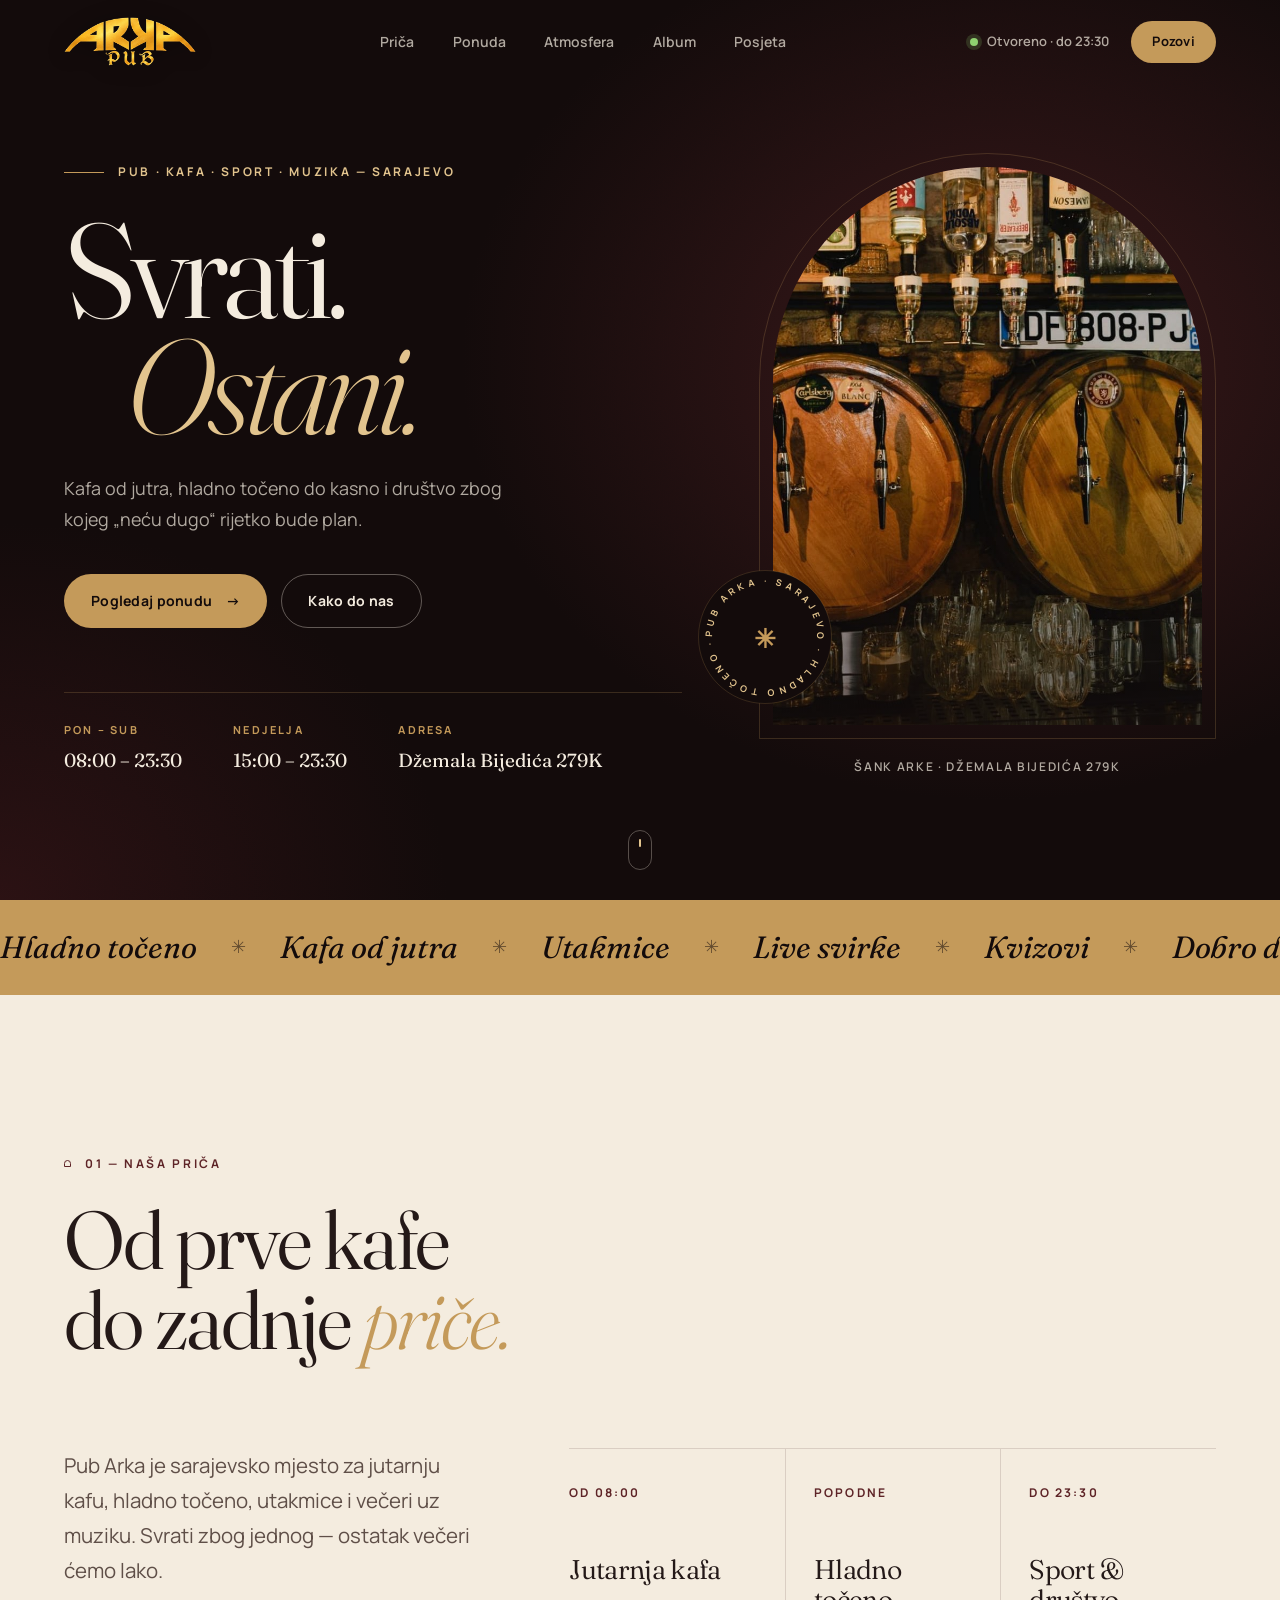
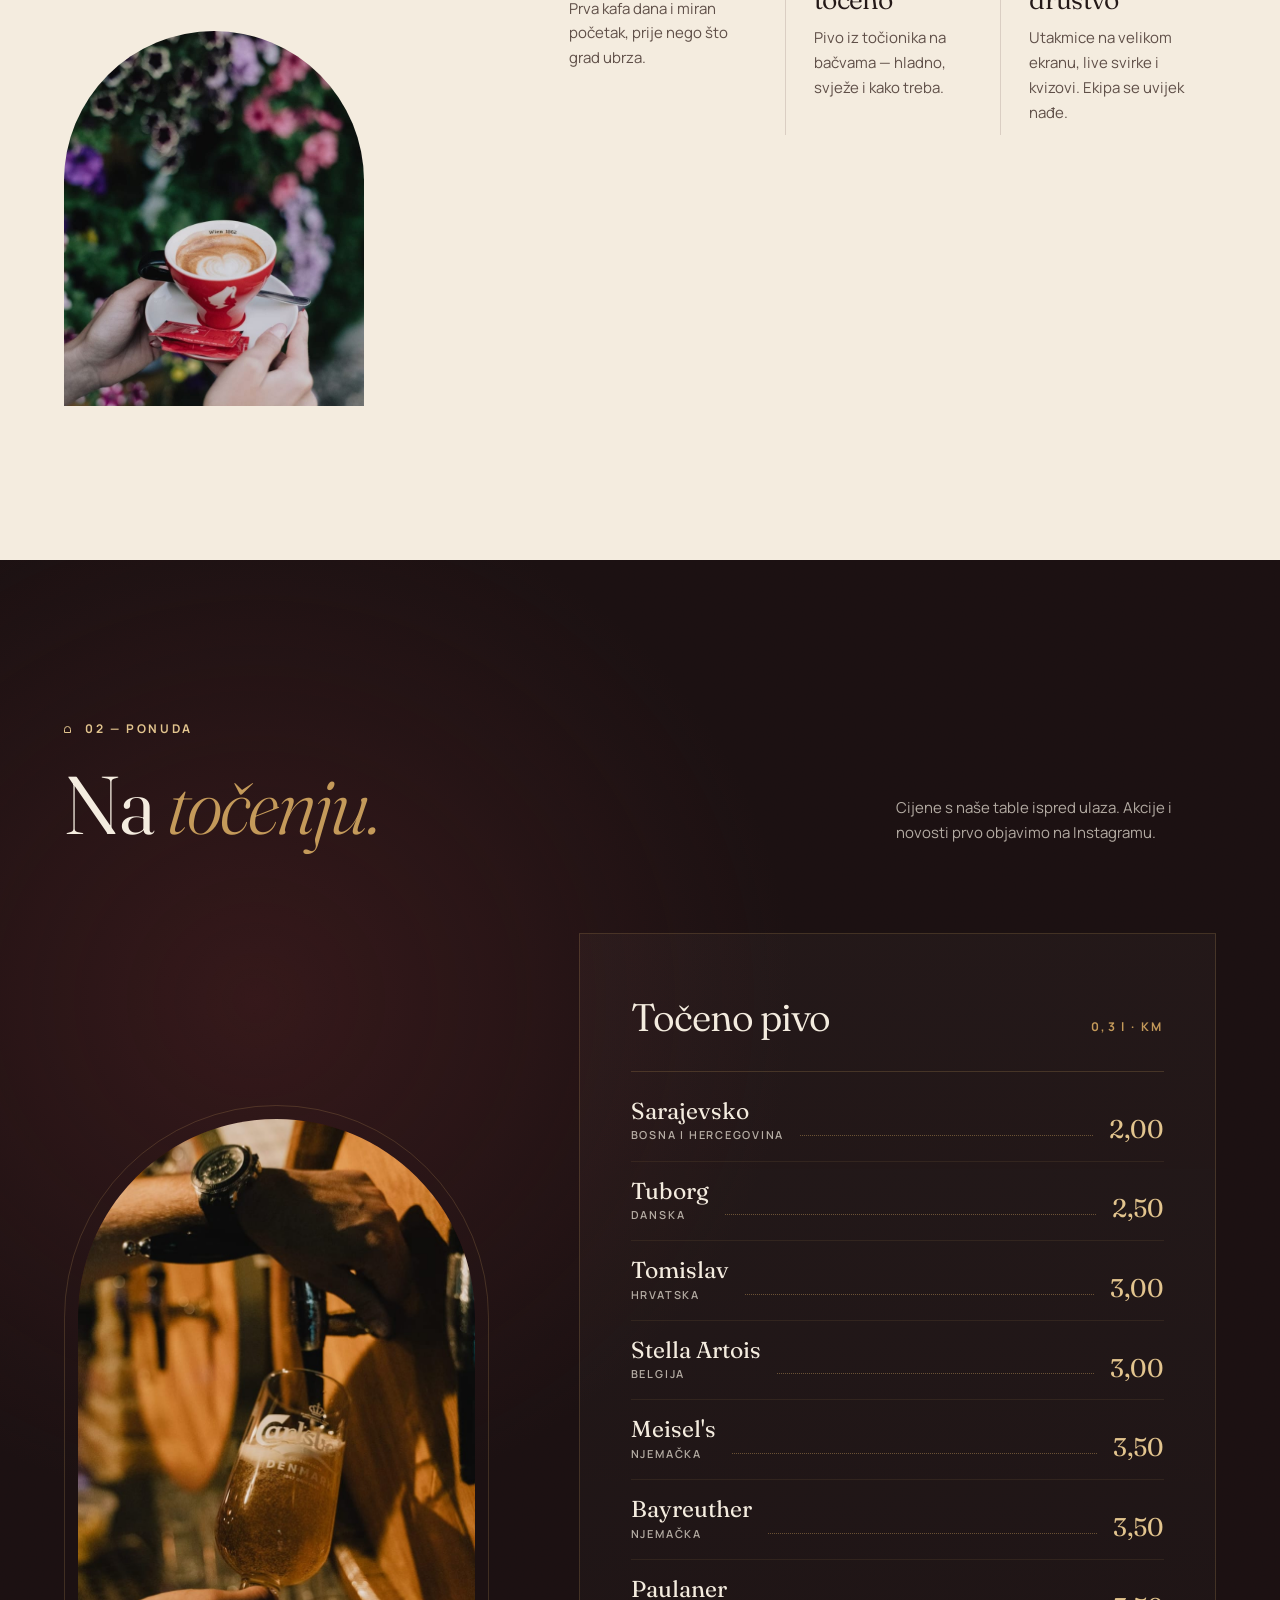
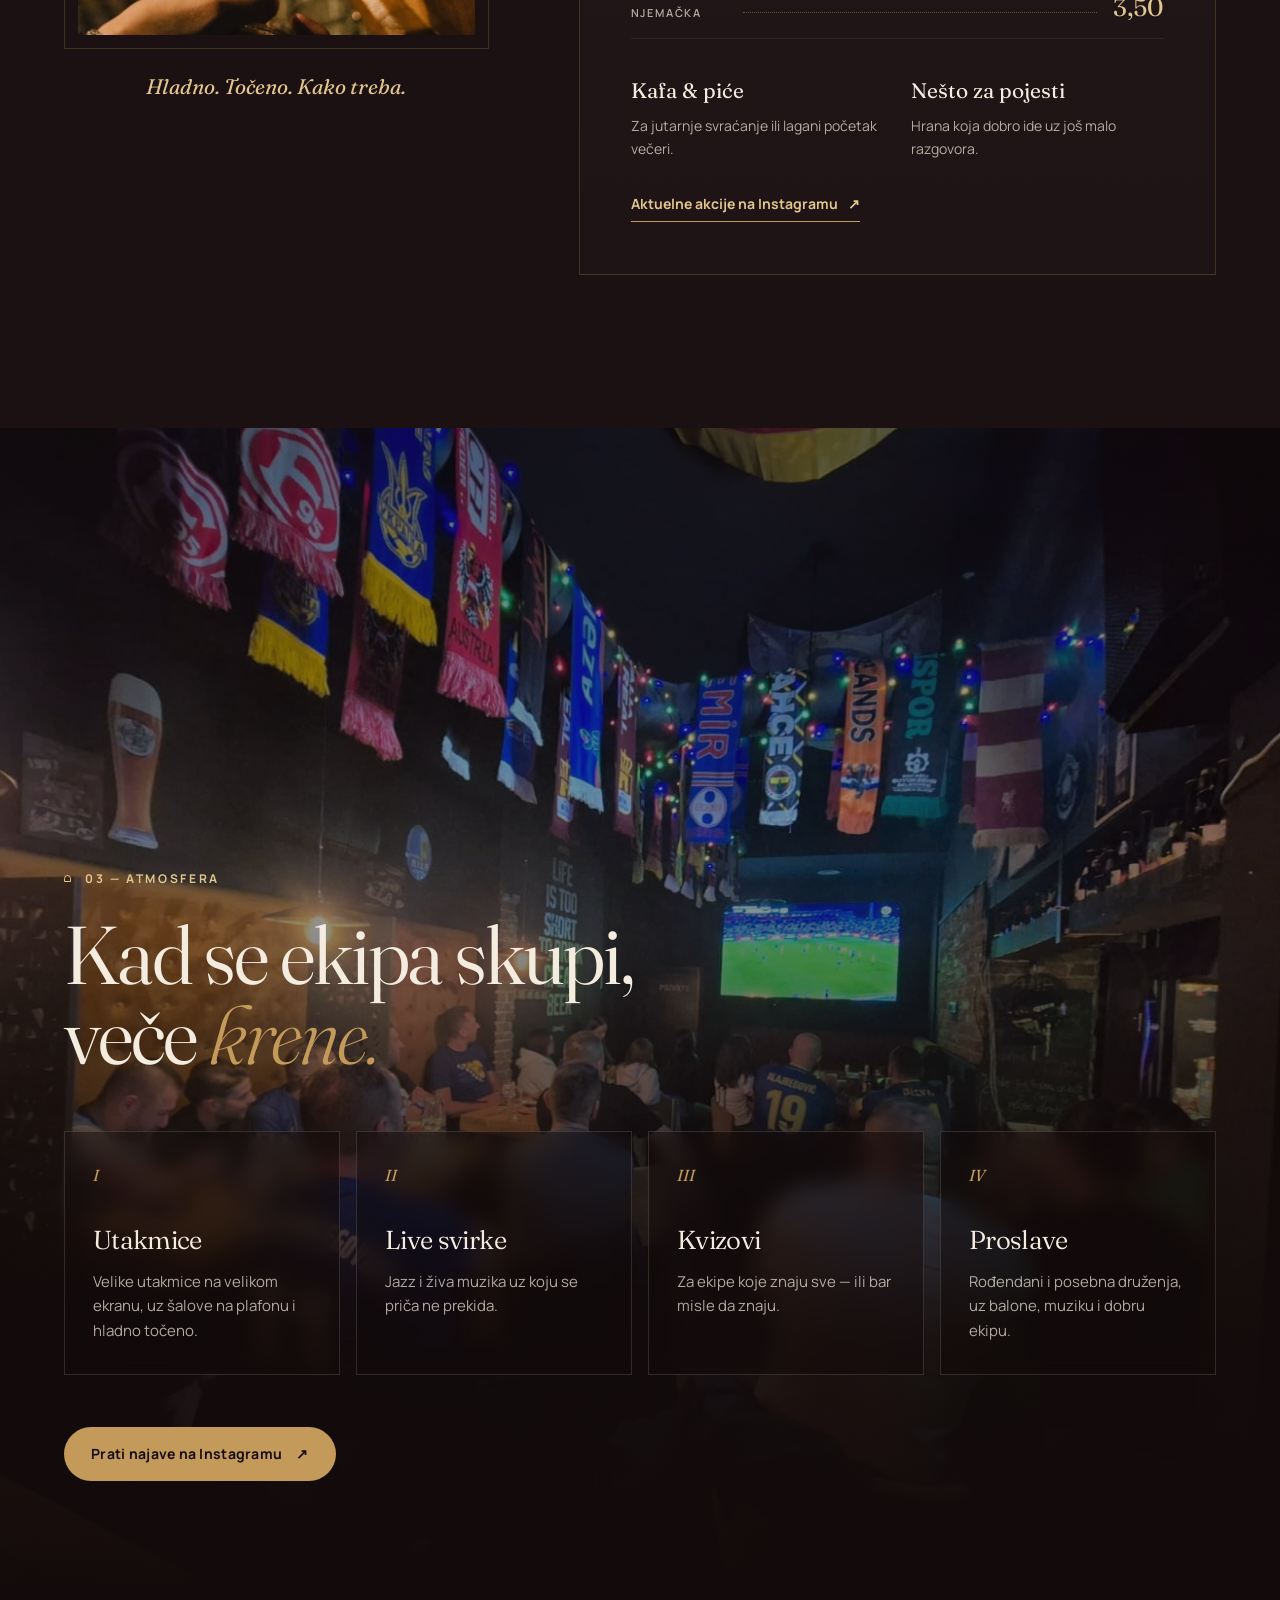
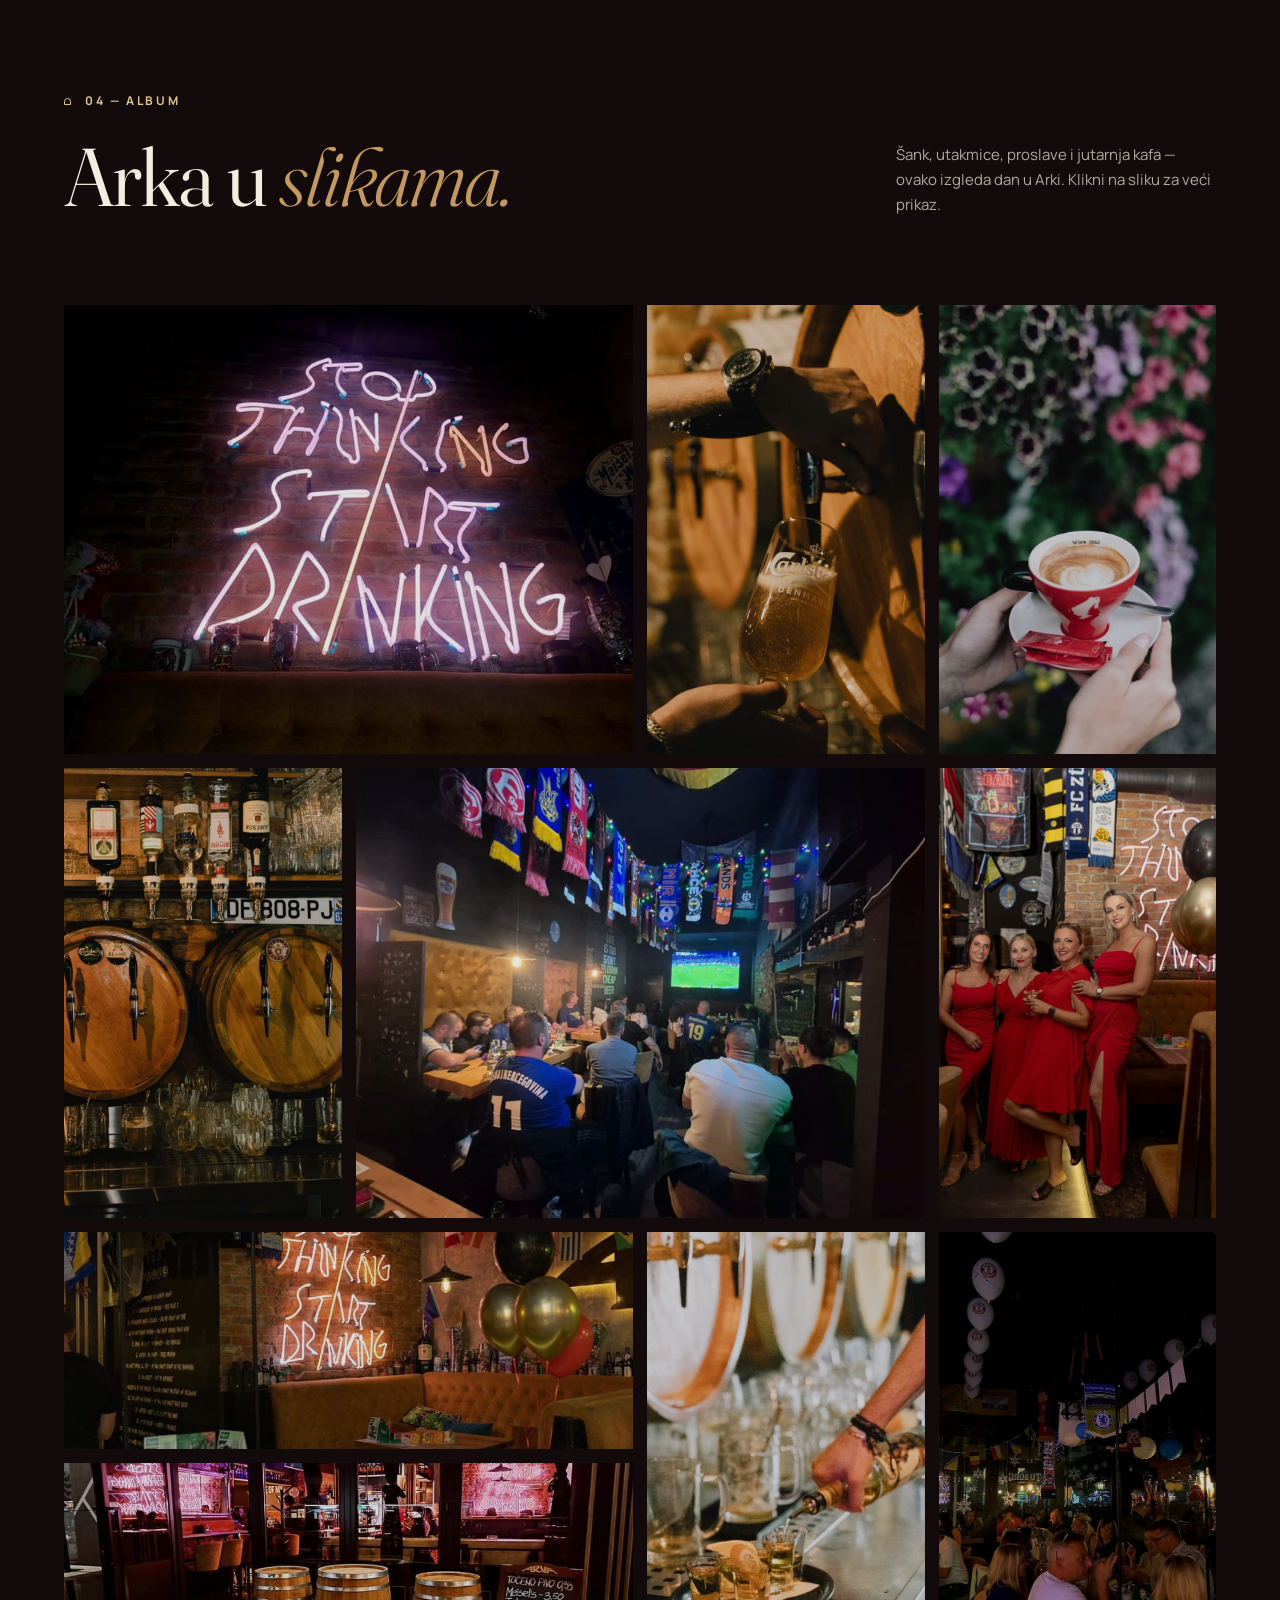
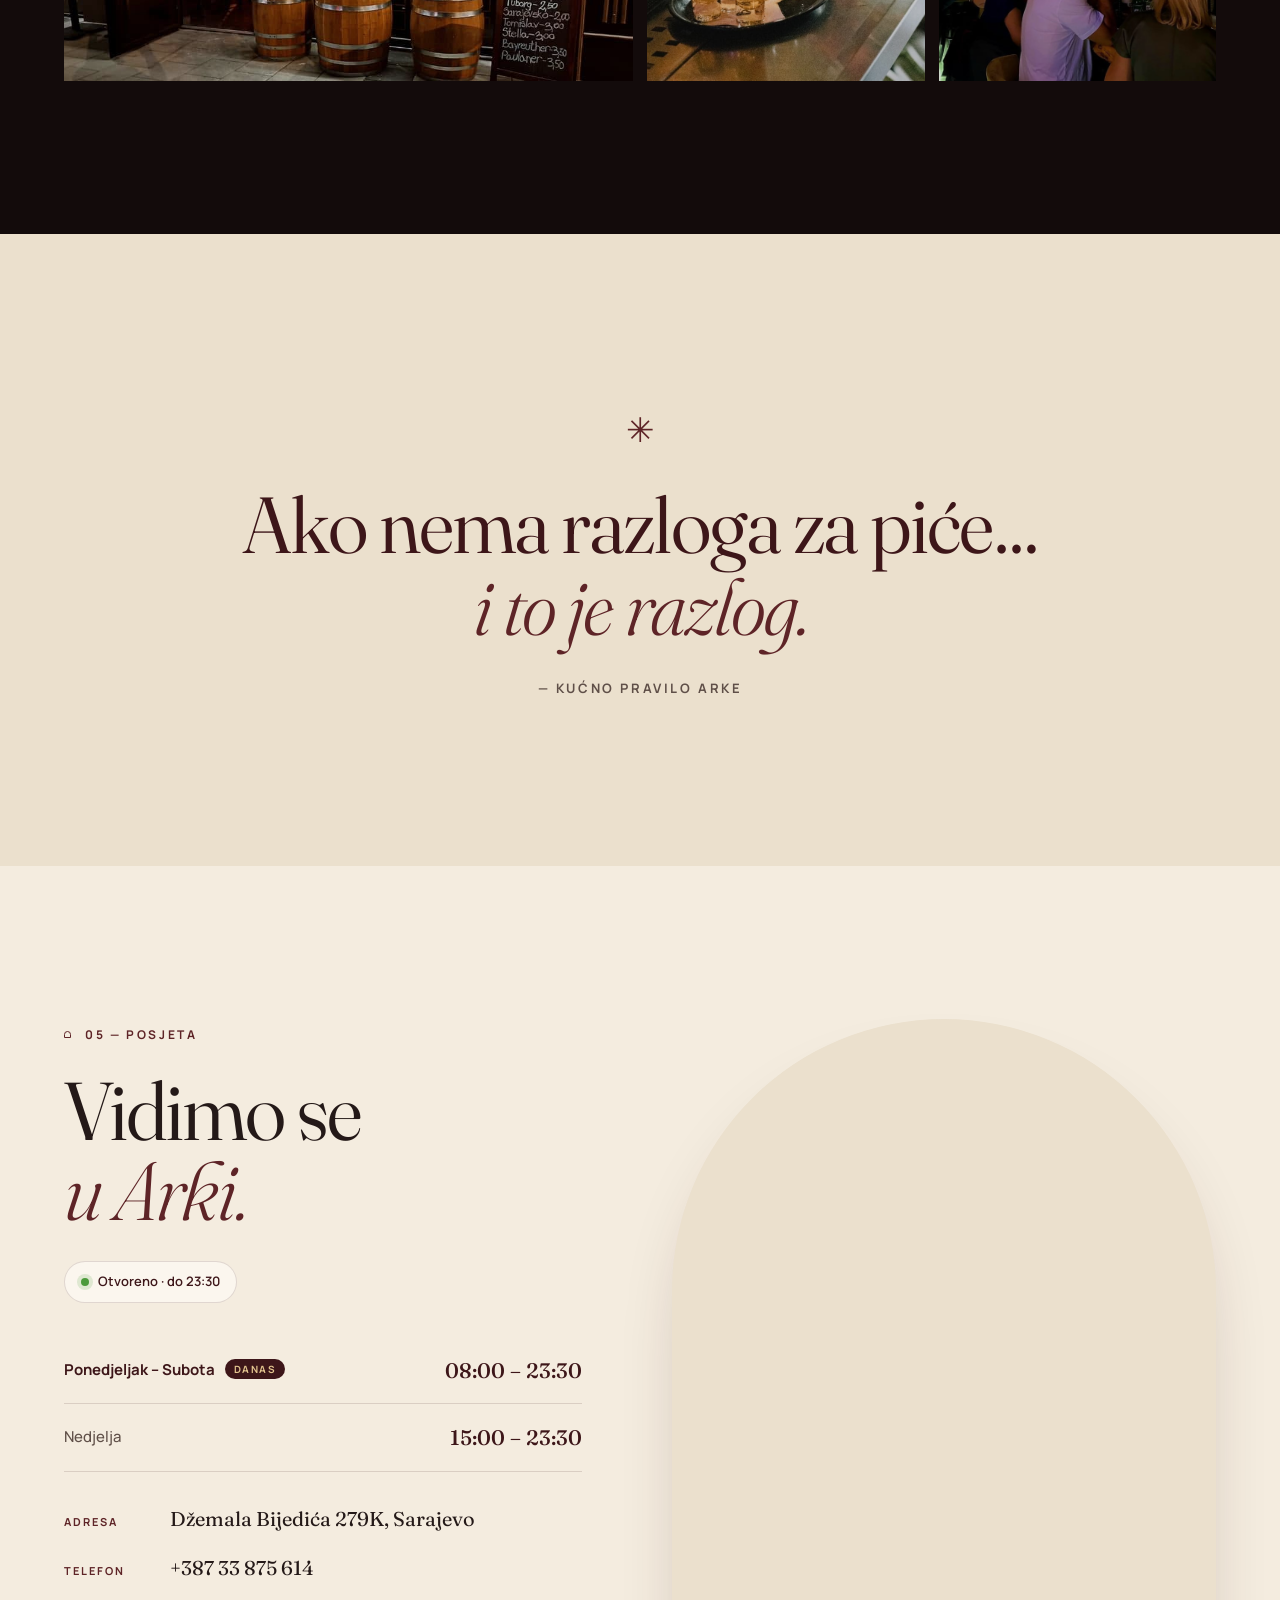
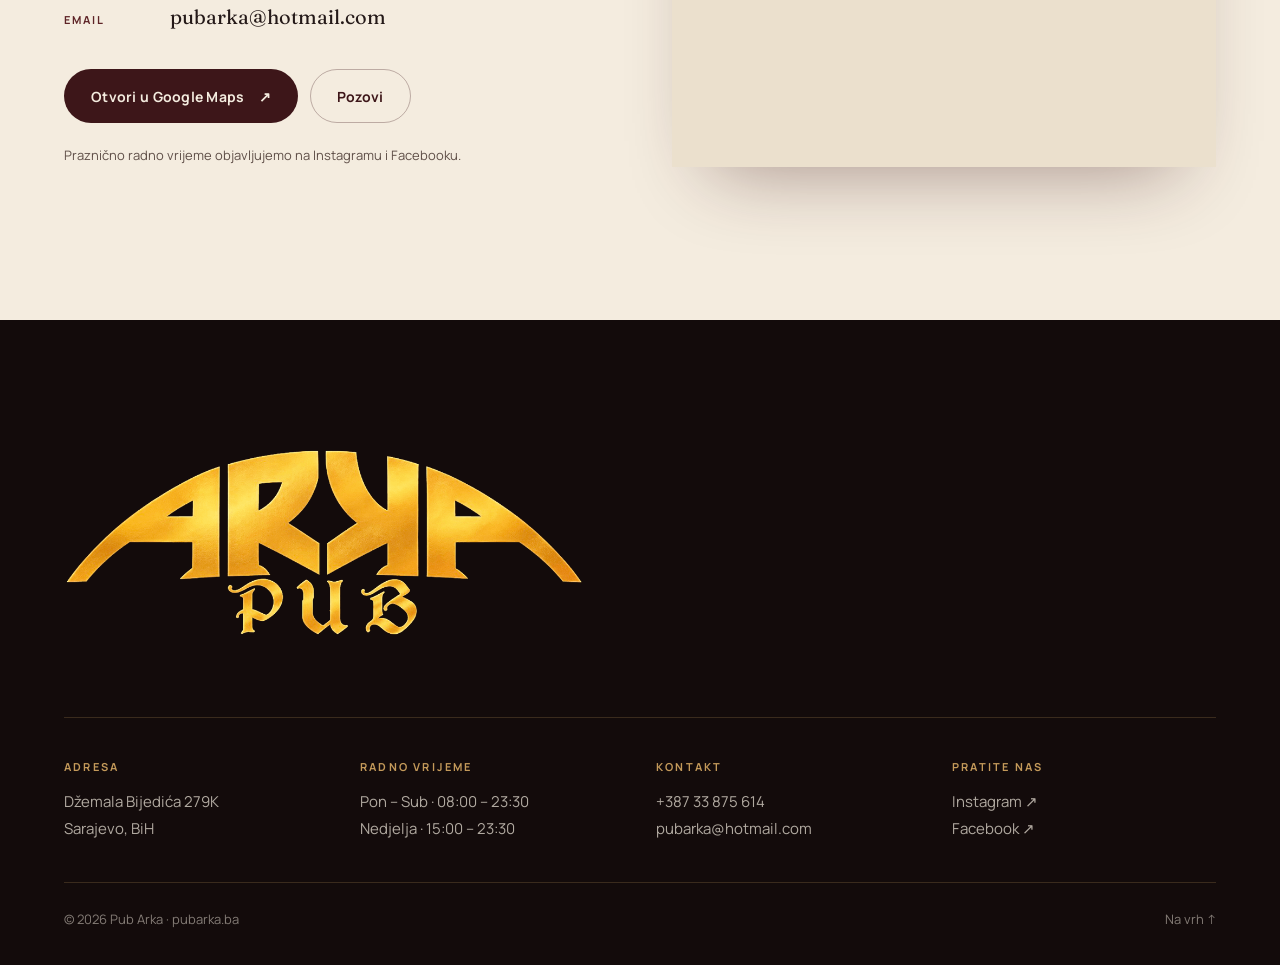
==== commit 96f4e86f: "Add real Pub Arka photos, album with lightbox, and the Arka Pub logo - Arka Pub logo (transparent PN" ====
--- a/index.html
+++ b/index.html
@@ -5,12 +5,14 @@
     <meta name="viewport" content="width=device-width, initial-scale=1" />
     <meta name="theme-color" content="#140c0c" />
     <title>Pub Arka · Sarajevo — kafa od jutra, hladno točeno do kasno</title>
-    <meta name="description" content="Pub Arka, Džemala Bijedića 279K, Sarajevo. Jutarnja kafa, sedam piva na točenju, live svirke i dobro društvo. Pon–Sub 08:00–23:30, Ned 15:00–23:30." />
+    <meta name="description" content="Pub Arka, Džemala Bijedića 279K, Sarajevo. Jutarnja kafa, piva na točenju, utakmice, live svirke i dobro društvo. Pon–Sub 08:00–23:30, Ned 15:00–23:30." />
     <meta property="og:type" content="website" />
     <meta property="og:title" content="Pub Arka · Sarajevo — Svrati. Ostani." />
-    <meta property="og:description" content="Kafa od jutra, hladno točeno do kasno, muzika i dobro društvo. Džemala Bijedića 279K, Sarajevo." />
+    <meta property="og:description" content="Kafa od jutra, hladno točeno do kasno, utakmice, muzika i dobro društvo. Džemala Bijedića 279K, Sarajevo." />
     <meta property="og:url" content="https://pubarka.ba/" />
-    <meta property="og:image" content="https://pubarka.ba/assets/images/pubarka-frontage.jpg" />
+    <meta property="og:image" content="https://pubarka.ba/assets/images/og-pub-arka.jpg" />
+    <meta property="og:image:width" content="1200" />
+    <meta property="og:image:height" content="630" />
     <link rel="icon" type="image/svg+xml" href="favicon.svg" />
     <link rel="preconnect" href="https://fonts.googleapis.com" />
     <link rel="preconnect" href="https://fonts.gstatic.com" crossorigin />
@@ -24,7 +26,8 @@
         "@type": "BarOrPub",
         "name": "Pub Arka",
         "url": "https://pubarka.ba/",
-        "image": "https://pubarka.ba/assets/images/pubarka-frontage.jpg",
+        "logo": "https://pubarka.ba/assets/images/arka-logo-960.png",
+        "image": ["https://pubarka.ba/assets/images/og-pub-arka.jpg", "https://pubarka.ba/assets/images/album/arka-sank-lg.jpg"],
         "telephone": "+38733875614",
         "email": "pubarka@hotmail.com",
         "address": {
@@ -46,18 +49,15 @@
     <a class="skip-link" href="#main">Preskoči na sadržaj</a>
 
     <header class="site-header" data-header>
-      <a class="logo" href="#top" aria-label="Pub Arka — početna">
-        <svg class="logo-mark" viewBox="0 0 40 48" aria-hidden="true">
-          <path d="M3 47V20a17 17 0 0 1 34 0v27" fill="none" stroke="currentColor" stroke-width="1.4" />
-          <text x="20" y="38" text-anchor="middle">A</text>
-        </svg>
-        <span class="logo-word">Pub Arka<small>Sarajevo</small></span>
+      <a class="logo" href="#top" aria-label="Arka Pub — početna">
+        <img src="assets/images/arka-logo-480.png" srcset="assets/images/arka-logo-480.png 1x, assets/images/arka-logo-960.png 2x" width="132" height="48" alt="Arka Pub" />
       </a>
 
       <nav class="nav" id="nav" aria-label="Glavna navigacija" data-nav>
         <a href="#prica">Priča</a>
         <a href="#ponuda">Ponuda</a>
         <a href="#atmosfera">Atmosfera</a>
+        <a href="#album">Album</a>
         <a href="#posjeta">Posjeta</a>
         <a class="nav-mobile-only" href="tel:+38733875614">+387 33 875 614</a>
       </nav>
@@ -76,7 +76,7 @@
       <section class="hero" id="top" aria-labelledby="hero-title">
         <div class="container hero-grid">
           <div class="hero-copy">
-            <p class="kicker reveal"><span class="kicker-rule"></span>Pub · Kafa · Muzika — Sarajevo</p>
+            <p class="kicker reveal"><span class="kicker-rule"></span>Pub · Kafa · Sport · Muzika — Sarajevo</p>
             <h1 id="hero-title" class="reveal">Svrati.<br /><em>Ostani.</em></h1>
             <p class="hero-lead reveal">Kafa od jutra, hladno točeno do kasno i društvo zbog kojeg „neću dugo“ rijetko bude plan.</p>
             <div class="hero-actions reveal">
@@ -93,16 +93,16 @@
           <div class="hero-visual reveal">
             <div class="arch-frame">
               <div class="arch">
-                <img src="assets/images/pubarka-frontage.jpg" width="960" height="720" alt="Ulaz u Pub Arku navečer: bačve ispred izloga, neonski natpisi unutra i tabla s cijenama točenog piva." fetchpriority="high" />
+                <img src="assets/images/album/arka-sank-800.jpg" width="800" height="1428" alt="Šank Pub Arke: točionici na drvenim bačvama, a iznad njih boce na dozatorima." fetchpriority="high" />
               </div>
             </div>
             <svg class="seal" viewBox="0 0 160 160" aria-hidden="true">
               <defs><path id="seal-path" d="M80 80m-60 0a60 60 0 1 1 120 0a60 60 0 1 1-120 0" /></defs>
               <circle cx="80" cy="80" r="76" />
-              <text><textPath href="#seal-path">PUB ARKA · SARAJEVO · HLADNO TOČENO · KAFA OD JUTRA ·</textPath></text>
+              <text><textPath href="#seal-path" textLength="372" lengthAdjust="spacing">PUB ARKA · SARAJEVO · HLADNO TOČENO ·</textPath></text>
               <g class="seal-star"><text x="80" y="92" text-anchor="middle">✳</text></g>
             </svg>
-            <p class="hero-caption">Ispred Arke · Džemala Bijedića 279K</p>
+            <p class="hero-caption">Šank Arke · Džemala Bijedića 279K</p>
           </div>
         </div>
         <a class="scroll-cue" href="#prica" aria-label="Skrolaj na priču"><span></span></a>
@@ -111,8 +111,8 @@
       <!-- MARQUEE -->
       <div class="marquee" aria-hidden="true">
         <div class="marquee-track">
-          <span>Hladno točeno</span><i>✳</i><span>Kafa od jutra</span><i>✳</i><span>Live svirke</span><i>✳</i><span>Kvizovi</span><i>✳</i><span>Tematske večeri</span><i>✳</i><span>Dobro društvo</span><i>✳</i>
-          <span>Hladno točeno</span><i>✳</i><span>Kafa od jutra</span><i>✳</i><span>Live svirke</span><i>✳</i><span>Kvizovi</span><i>✳</i><span>Tematske večeri</span><i>✳</i><span>Dobro društvo</span><i>✳</i>
+          <span>Hladno točeno</span><i>✳</i><span>Kafa od jutra</span><i>✳</i><span>Utakmice</span><i>✳</i><span>Live svirke</span><i>✳</i><span>Kvizovi</span><i>✳</i><span>Dobro društvo</span><i>✳</i>
+          <span>Hladno točeno</span><i>✳</i><span>Kafa od jutra</span><i>✳</i><span>Utakmice</span><i>✳</i><span>Live svirke</span><i>✳</i><span>Kvizovi</span><i>✳</i><span>Dobro društvo</span><i>✳</i>
         </div>
       </div>
 
@@ -124,7 +124,14 @@
             <h2 id="story-title" class="reveal">Od prve kafe<br />do zadnje <em>priče.</em></h2>
           </div>
           <div class="story-body">
-            <p class="lead reveal">Pub Arka je sarajevsko mjesto za jutarnju kafu, hladno točeno i večeri uz muziku. Svrati zbog jednog — ostatak večeri ćemo lako.</p>
+            <div class="story-intro">
+              <p class="lead reveal">Pub Arka je sarajevsko mjesto za jutarnju kafu, hladno točeno, utakmice i večeri uz muziku. Svrati zbog jednog — ostatak večeri ćemo lako.</p>
+              <figure class="story-photo reveal">
+                <div class="arch">
+                  <img src="assets/images/album/arka-kafa-800.jpg" width="800" height="1201" alt="Cappuccino sa srcem od mlijeka u crvenoj šoljici, u rukama gošće, ispred cvijeća." loading="lazy" decoding="async" />
+                </div>
+              </figure>
+            </div>
             <ol class="pillars">
               <li class="pillar reveal">
                 <span class="pillar-time">Od 08:00</span>
@@ -134,12 +141,12 @@
               <li class="pillar reveal">
                 <span class="pillar-time">Popodne</span>
                 <h3>Hladno točeno</h3>
-                <p>Sedam piva na točenju — od Sarajevskog do Paulanera.</p>
+                <p>Pivo iz točionika na bačvama — hladno, svježe i kako treba.</p>
               </li>
               <li class="pillar reveal">
                 <span class="pillar-time">Do 23:30</span>
-                <h3>Muzika &amp; društvo</h3>
-                <p>Live svirke, kvizovi i tematske večeri. Ekipa se uvijek nađe.</p>
+                <h3>Sport &amp; društvo</h3>
+                <p>Utakmice na velikom ekranu, live svirke i kvizovi. Ekipa se uvijek nađe.</p>
               </li>
             </ol>
           </div>
@@ -161,7 +168,7 @@
             <figure class="menu-visual reveal">
               <div class="arch-frame arch-frame-light">
                 <div class="arch">
-                  <img src="assets/images/pubarka-tuborg.jpg" width="526" height="526" alt="Čaša hladnog točenog Tuborga u toplom svjetlu Pub Arke." loading="lazy" decoding="async" />
+                  <img src="assets/images/album/arka-tocenje-800.jpg" width="800" height="1200" alt="Konobar toči hladno pivo iz točionika na drvenoj bačvi u čašu." loading="lazy" decoding="async" />
                 </div>
               </div>
               <figcaption>Hladno. Točeno. Kako treba.</figcaption>
@@ -201,28 +208,59 @@
 
       <!-- ATMOSPHERE -->
       <section class="atmosphere" id="atmosfera" aria-labelledby="atmo-title">
-        <img class="atmosphere-bg" src="assets/images/pubarka-live-music.jpg" width="1200" height="900" alt="" loading="lazy" decoding="async" />
+        <img class="atmosphere-bg" src="assets/images/album/arka-utakmica-lg.jpg" srcset="assets/images/album/arka-utakmica-800.jpg 800w, assets/images/album/arka-utakmica-lg.jpg 1600w" sizes="100vw" width="1600" height="1200" alt="" loading="lazy" decoding="async" />
         <div class="container atmosphere-inner">
           <p class="index index-light reveal">03 — Atmosfera</p>
           <h2 id="atmo-title" class="reveal">Kad se ekipa skupi,<br />veče <em>krene.</em></h2>
           <div class="events">
             <article class="event reveal">
               <span class="event-num">I</span>
+              <h3>Utakmice</h3>
+              <p>Velike utakmice na velikom ekranu, uz šalove na plafonu i hladno točeno.</p>
+            </article>
+            <article class="event reveal">
+              <span class="event-num">II</span>
               <h3>Live svirke</h3>
               <p>Jazz i živa muzika uz koju se priča ne prekida.</p>
             </article>
             <article class="event reveal">
-              <span class="event-num">II</span>
+              <span class="event-num">III</span>
               <h3>Kvizovi</h3>
               <p>Za ekipe koje znaju sve — ili bar misle da znaju.</p>
             </article>
             <article class="event reveal">
-              <span class="event-num">III</span>
-              <h3>Tematske večeri</h3>
-              <p>Posebna druženja koja najavljujemo na našim profilima.</p>
+              <span class="event-num">IV</span>
+              <h3>Proslave</h3>
+              <p>Rođendani i posebna druženja, uz balone, muziku i dobru ekipu.</p>
             </article>
           </div>
           <a class="btn btn-brass reveal" href="https://www.instagram.com/pub_arka/" target="_blank" rel="noreferrer">Prati najave na Instagramu <span aria-hidden="true">↗</span></a>
+        </div>
+      </section>
+
+      <!-- ALBUM -->
+      <section class="album section" id="album" aria-labelledby="album-title">
+        <div class="container">
+          <div class="section-head section-head-split">
+            <div>
+              <p class="index reveal">04 — Album</p>
+              <h2 id="album-title" class="reveal">Arka u <em>slikama.</em></h2>
+            </div>
+            <p class="section-note reveal">Šank, utakmice, proslave i jutarnja kafa — ovako izgleda dan u Arki. Klikni na sliku za veći prikaz.</p>
+          </div>
+
+          <ul class="gallery" data-gallery>
+            <li class="g-wide reveal"><a href="assets/images/album/arka-neon-lg.jpg" data-caption="Stop thinking, start drinking — naš neon"><img src="assets/images/album/arka-neon-800.jpg" width="800" height="600" alt="Neonski natpis „Stop thinking, start drinking“ na zidu od cigle." loading="lazy" decoding="async" /><span class="g-cap">Naš neon</span></a></li>
+            <li class="g-tall reveal"><a href="assets/images/album/arka-tocenje-lg.jpg" data-caption="Točeno iz bačve"><img src="assets/images/album/arka-tocenje-800.jpg" width="800" height="1200" alt="Točenje piva iz točionika na drvenoj bačvi." loading="lazy" decoding="async" /><span class="g-cap">Točeno iz bačve</span></a></li>
+            <li class="g-tall reveal"><a href="assets/images/album/arka-kafa-lg.jpg" data-caption="Jutarnja kafa"><img src="assets/images/album/arka-kafa-800.jpg" width="800" height="1201" alt="Cappuccino u crvenoj šoljici ispred cvijeća." loading="lazy" decoding="async" /><span class="g-cap">Jutarnja kafa</span></a></li>
+            <li class="g-tall reveal"><a href="assets/images/album/arka-sank-lg.jpg" data-caption="Šank"><img src="assets/images/album/arka-sank-800.jpg" width="800" height="1428" alt="Točionici na bačvama i boce na dozatorima iznad šanka." loading="lazy" decoding="async" /><span class="g-cap">Šank</span></a></li>
+            <li class="g-wide reveal"><a href="assets/images/album/arka-utakmica-lg.jpg" data-caption="Utakmica na velikom ekranu"><img src="assets/images/album/arka-utakmica-800.jpg" width="800" height="600" alt="Gosti u dresovima reprezentacije gledaju utakmicu na velikom ekranu, ispod šalova okačenih o plafon." loading="lazy" decoding="async" /><span class="g-cap">Utakmice</span></a></li>
+            <li class="g-tall reveal"><a href="assets/images/album/arka-proslava-lg.jpg" data-caption="Proslava u Arki"><img src="assets/images/album/arka-proslava-800.jpg" width="800" height="1141" alt="Četiri gošće u crvenim haljinama na proslavi, pored balona i neonskog natpisa." loading="lazy" decoding="async" /><span class="g-cap">Proslave</span></a></li>
+            <li class="g-band reveal"><a href="assets/images/album/arka-kutak-lg.jpg" data-caption="Naš kutak"><img src="assets/images/album/arka-kutak-800.jpg" width="800" height="559" alt="Kutak s tapaciranom sofom, neonom i balonima, spreman za proslavu." loading="lazy" decoding="async" /><span class="g-cap">Naš kutak</span></a></li>
+            <li class="g-tall reveal"><a href="assets/images/album/arka-runda-lg.jpg" data-caption="Runda za ekipu"><img src="assets/images/album/arka-runda-800.jpg" width="800" height="1201" alt="Konobar sipa runde rakije u čašice na poslužavniku." loading="lazy" decoding="async" /><span class="g-cap">Runda za ekipu</span></a></li>
+            <li class="g-tall reveal"><a href="assets/images/album/arka-vecer-lg.jpg" data-caption="Puna Arka"><img src="assets/images/album/arka-vecer-800.jpg" width="800" height="1067" alt="Pun pub navečer, s balonima i šalovima iznad gostiju." loading="lazy" decoding="async" /><span class="g-cap">Puna Arka</span></a></li>
+            <li class="g-band reveal"><a href="assets/images/pubarka-frontage.jpg" data-caption="Ulaz u Arku, Džemala Bijedića 279K"><img src="assets/images/pubarka-frontage.jpg" width="960" height="720" alt="Ulaz u Pub Arku navečer, s bačvama i tablom ponude ispred izloga." loading="lazy" decoding="async" /><span class="g-cap">Ulaz</span></a></li>
+          </ul>
         </div>
       </section>
 
@@ -241,7 +279,7 @@
       <section class="visit section" id="posjeta" aria-labelledby="visit-title">
         <div class="container visit-grid">
           <div class="visit-info">
-            <p class="index reveal">04 — Posjeta</p>
+            <p class="index reveal">05 — Posjeta</p>
             <h2 id="visit-title" class="reveal">Vidimo se<br /><em>u Arki.</em></h2>
             <span class="status status-pill reveal" data-open-status hidden></span>
 
@@ -275,7 +313,7 @@
 
     <footer class="footer">
       <div class="container">
-        <p class="footer-word" aria-hidden="true">Pub <em>Arka</em></p>
+        <img class="footer-logo" src="assets/images/arka-logo-960.png" width="960" height="349" alt="Arka Pub" loading="lazy" decoding="async" />
         <div class="footer-cols">
           <div>
             <h4>Adresa</h4>
@@ -300,5 +338,15 @@
         </div>
       </div>
     </footer>
+
+    <dialog class="lightbox" aria-label="Album fotografija" data-lightbox>
+      <figure class="lightbox-figure">
+        <img alt="" data-lightbox-img />
+        <figcaption><span data-lightbox-caption></span><span class="lightbox-count" data-lightbox-count></span></figcaption>
+      </figure>
+      <button class="lightbox-btn lightbox-close" type="button" aria-label="Zatvori" data-lightbox-close>×</button>
+      <button class="lightbox-btn lightbox-prev" type="button" aria-label="Prethodna slika" data-lightbox-prev>←</button>
+      <button class="lightbox-btn lightbox-next" type="button" aria-label="Sljedeća slika" data-lightbox-next>→</button>
+    </dialog>
   </body>
 </html>
--- a/styles.css
+++ b/styles.css
@@ -42,8 +42,8 @@
 .skip-link:focus { transform: none; }
 
 /* ---------- Type ---------- */
-h1, h2, h3, .footer-word, blockquote p { font-family: var(--serif); font-weight: 350; font-optical-sizing: auto; letter-spacing: -.025em; }
-h1 em, h2 em, blockquote em, .footer-word em { font-style: italic; font-weight: 300; color: var(--brass); }
+h1, h2, h3, blockquote p { font-family: var(--serif); font-weight: 350; font-optical-sizing: auto; letter-spacing: -.025em; }
+h1 em, h2 em, blockquote em { font-style: italic; font-weight: 300; color: var(--brass); }
 h2 { font-size: clamp(44px, 6.4vw, 96px); line-height: .98; }
 
 .kicker, .index { display: inline-flex; align-items: center; gap: 14px; font-size: 12px; font-weight: 700; letter-spacing: .22em; text-transform: uppercase; }
@@ -85,11 +85,9 @@
 .site-header::before { content: ""; position: absolute; inset: 0; z-index: -1; background: rgba(19, 11, 11, .82); backdrop-filter: blur(14px) saturate(140%); -webkit-backdrop-filter: blur(14px) saturate(140%); opacity: 0; transition: opacity .4s var(--ease); }
 .site-header.is-scrolled { height: 70px; border-color: var(--line-dark); }
 .site-header.is-scrolled::before { opacity: 1; }
-.logo { display: inline-flex; align-items: center; gap: 12px; }
-.logo-mark { width: 30px; height: 36px; color: var(--brass); }
-.logo-mark text { fill: var(--brass-light); font-family: var(--serif); font-size: 22px; font-style: italic; }
-.logo-word { display: grid; font-family: var(--serif); font-size: 22px; line-height: 1; letter-spacing: -.02em; }
-.logo-word small { margin-top: 5px; color: var(--on-dark-soft); font-family: var(--sans); font-size: 10px; font-weight: 700; letter-spacing: .28em; text-transform: uppercase; }
+.logo { display: inline-flex; align-items: center; }
+.logo img { width: 132px; height: auto; filter: drop-shadow(0 2px 10px rgba(0, 0, 0, .35)); transition: width .4s var(--ease); }
+.site-header.is-scrolled .logo img { width: 116px; }
 .nav { display: flex; gap: clamp(22px, 3vw, 44px); font-size: 14px; font-weight: 600; }
 .nav a { position: relative; padding-block: 6px; color: var(--on-dark-soft); transition: color .3s var(--ease); }
 .nav a::after { content: ""; position: absolute; left: 0; right: 0; bottom: 0; height: 1px; background: var(--brass); transform: scaleX(0); transform-origin: left; transition: transform .35s var(--ease); }
@@ -118,7 +116,7 @@
 .arch { position: relative; overflow: hidden; aspect-ratio: 4 / 5.2; border-radius: 1000px 1000px 0 0; background: var(--oxblood); }
 .arch img { width: 100%; height: 100%; object-fit: cover; transition: transform 1.4s var(--ease); }
 .arch:hover img { transform: scale(1.04); }
-.hero .arch img { object-position: 74% 60%; }
+.hero .arch img { object-position: 50% 45%; }
 .hero .arch::after { content: ""; position: absolute; inset: 0; background: linear-gradient(180deg, transparent 55%, rgba(19, 11, 11, .55)); }
 .hero-caption { margin-top: 18px; color: var(--on-dark-soft); font-size: 12px; font-weight: 600; letter-spacing: .14em; text-align: center; text-transform: uppercase; }
 .seal { position: absolute; left: -64px; bottom: 70px; width: 140px; height: 140px; }
@@ -144,6 +142,8 @@
 .section-head { margin-bottom: clamp(48px, 7vw, 88px); }
 .section-head h2 { max-width: 12ch; }
 .story-body { display: grid; grid-template-columns: minmax(0, .9fr) minmax(0, 1.4fr); gap: clamp(40px, 7vw, 120px); align-items: start; }
+.story-photo { width: min(100%, 300px); margin-top: 44px; }
+.story-photo .arch { aspect-ratio: 4 / 5; }
 .lead { color: var(--text-soft); font-size: clamp(18px, 1.6vw, 22px); line-height: 1.7; }
 .pillars { display: grid; grid-template-columns: repeat(3, 1fr); border-top: 1px solid var(--line-light); }
 .pillar { padding: 34px 28px 10px 0; }
@@ -181,7 +181,7 @@
 .atmosphere-bg { position: absolute; inset: 0; z-index: -2; width: 100%; height: 100%; object-fit: cover; object-position: 50% 35%; }
 .atmosphere::before { content: ""; position: absolute; inset: 0; z-index: -1; background: linear-gradient(180deg, rgba(19, 11, 11, .55) 0%, rgba(19, 11, 11, .35) 35%, rgba(19, 11, 11, .92) 78%, var(--ink) 100%); }
 .atmosphere h2 { max-width: 14ch; margin-bottom: 56px; }
-.events { margin-bottom: 52px; display: grid; grid-template-columns: repeat(3, 1fr); gap: 18px; }
+.events { margin-bottom: 52px; display: grid; grid-template-columns: repeat(4, 1fr); gap: 16px; }
 .event { padding: 30px 28px; border: 1px solid rgba(244, 236, 223, .14); background: rgba(19, 11, 11, .45); backdrop-filter: blur(10px); -webkit-backdrop-filter: blur(10px); transition: border-color .35s var(--ease), transform .35s var(--ease); }
 .event:hover { border-color: var(--brass); transform: translateY(-4px); }
 .event-num { display: block; margin-bottom: 30px; color: var(--brass); font-family: var(--serif); font-size: 16px; font-style: italic; }
@@ -216,10 +216,46 @@
 .map { position: relative; min-height: 520px; overflow: hidden; border-radius: 1000px 1000px 0 0; background: var(--cream-2); box-shadow: 0 40px 80px -40px rgba(61, 22, 25, .45); }
 .map iframe { position: absolute; inset: 0; width: 100%; height: 100%; border: 0; filter: grayscale(1) sepia(.35) contrast(.92) brightness(1.02); }
 
+/* ---------- Album ---------- */
+.album { position: relative; isolation: isolate; padding-top: clamp(48px, 7vw, 96px); background: var(--ink); color: var(--on-dark); }
+.album .index { color: var(--brass-light); }
+.gallery { display: grid; grid-template-columns: repeat(4, minmax(0, 1fr)); grid-auto-rows: clamp(150px, 17vw, 240px); grid-auto-flow: dense; gap: 14px; }
+.gallery li { position: relative; overflow: hidden; background: var(--oxblood); }
+.g-wide { grid-column: span 2; grid-row: span 2; }
+.g-tall { grid-row: span 2; }
+.g-band { grid-column: span 2; }
+.gallery a { position: relative; display: block; height: 100%; cursor: zoom-in; }
+.gallery a::after { content: ""; position: absolute; inset: 0; background: linear-gradient(180deg, transparent 55%, rgba(19, 11, 11, .78)); opacity: 0; transition: opacity .5s var(--ease); }
+.gallery img { width: 100%; height: 100%; object-fit: cover; filter: brightness(.9) saturate(.95); transition: transform 1.2s var(--ease), filter .6s var(--ease); }
+.g-cap { position: absolute; left: 20px; right: 20px; bottom: 16px; z-index: 1; color: var(--on-dark); font-family: var(--serif); font-size: 20px; font-style: italic; opacity: 0; transform: translateY(10px); transition: opacity .5s var(--ease), transform .5s var(--ease); }
+.gallery a:hover img, .gallery a:focus-visible img { transform: scale(1.05); filter: none; }
+.gallery a:hover::after, .gallery a:focus-visible::after, .gallery a:hover .g-cap, .gallery a:focus-visible .g-cap { opacity: 1; transform: none; }
+.gallery a:focus-visible { outline-offset: -4px; }
+@media (hover: none) {
+  .gallery a::after, .g-cap { opacity: 1; transform: none; }
+  .g-cap { font-size: 16px; }
+}
+
+/* ---------- Lightbox ---------- */
+.lightbox { width: 100vw; height: 100dvh; max-width: none; max-height: none; margin: 0; padding: 0; border: 0; background: rgba(13, 8, 8, .97); color: var(--on-dark); }
+.lightbox[open] { display: grid; place-items: center; }
+.lightbox::backdrop { background: rgba(0, 0, 0, .75); }
+.lightbox-figure { display: grid; justify-items: center; gap: 16px; padding: 70px 90px 30px; }
+.lightbox-figure img { width: auto; height: auto; max-width: min(100%, 1400px); max-height: calc(100dvh - 170px); object-fit: contain; box-shadow: 0 30px 80px rgba(0, 0, 0, .55); animation: lightbox-in .45s var(--ease); }
+.lightbox-figure figcaption { width: 100%; display: flex; align-items: baseline; justify-content: space-between; gap: 20px; font-family: var(--serif); font-size: 19px; font-style: italic; }
+.lightbox-count { color: var(--brass); font-family: var(--sans); font-size: 12px; font-style: normal; font-weight: 700; letter-spacing: .2em; }
+.lightbox-btn { position: fixed; width: 52px; height: 52px; display: grid; place-items: center; padding: 0; border: 1px solid rgba(244, 236, 223, .22); border-radius: 50%; background: rgba(19, 11, 11, .6); color: var(--on-dark); font-size: 22px; line-height: 1; cursor: pointer; transition: border-color .3s var(--ease), color .3s var(--ease); }
+.lightbox-btn:hover { border-color: var(--brass); color: var(--brass-light); }
+.lightbox-close { top: 18px; right: 18px; font-size: 28px; }
+.lightbox-prev, .lightbox-next { top: 50%; transform: translateY(-50%); }
+.lightbox-prev { left: 20px; }
+.lightbox-next { right: 20px; }
+body.lightbox-open { overflow: hidden; }
+@keyframes lightbox-in { from { opacity: 0; transform: scale(.98); } }
+
 /* ---------- Footer ---------- */
 .footer { position: relative; isolation: isolate; overflow: hidden; padding: clamp(80px, 10vw, 130px) 0 34px; background: var(--ink); color: var(--on-dark); }
-.footer-word { margin-bottom: clamp(48px, 7vw, 90px); font-size: clamp(76px, 16vw, 250px); line-height: .85; letter-spacing: -.05em; }
-.footer-word em { color: var(--brass); }
+.footer-logo { display: block; width: min(100%, 520px); height: auto; margin-bottom: clamp(48px, 7vw, 80px); }
 .footer-cols { padding-block: 40px; display: grid; grid-template-columns: repeat(4, 1fr); gap: 32px; border-top: 1px solid var(--line-dark); }
 .footer-cols h4 { margin-bottom: 12px; color: var(--brass); font-size: 11px; font-weight: 700; letter-spacing: .2em; text-transform: uppercase; }
 .footer-cols p { color: var(--on-dark-soft); font-size: 15px; line-height: 1.8; }
@@ -242,6 +278,8 @@
   .menu-visual { justify-self: center; width: min(100%, 380px); }
   .visit-grid { grid-template-columns: 1fr; }
   .map { min-height: 460px; }
+  .events { grid-template-columns: repeat(2, 1fr); }
+  .gallery { grid-template-columns: repeat(3, minmax(0, 1fr)); grid-auto-rows: clamp(140px, 22vw, 220px); }
 }
 
 @media (max-width: 820px) {
@@ -264,7 +302,15 @@
   .pillars { grid-template-columns: 1fr; }
   .pillar, .pillar + .pillar { padding: 26px 0; border-left: 0; border-bottom: 1px solid var(--line-light); }
   .pillar-time { margin-bottom: 14px; }
-  .events { grid-template-columns: 1fr; }
+  .gallery { grid-template-columns: repeat(2, minmax(0, 1fr)); grid-auto-rows: 34vw; gap: 10px; }
+  .g-band { grid-row: span 2; }
+  .story-photo { margin-top: 32px; }
+  .lightbox-figure { padding: 64px 14px 96px; }
+  .lightbox-figure img { max-height: calc(100dvh - 190px); }
+  .lightbox-figure figcaption { font-size: 17px; }
+  .lightbox-prev, .lightbox-next { top: auto; bottom: 22px; transform: none; }
+  .lightbox-prev { left: calc(50% - 64px); }
+  .lightbox-next { right: calc(50% - 64px); }
   .event-num { margin-bottom: 14px; }
   .footer-cols { grid-template-columns: 1fr 1fr; }
 }
@@ -284,6 +330,8 @@
   .visit-actions .btn { flex: 1 1 auto; }
   .map { min-height: 400px; }
   .footer-cols { grid-template-columns: 1fr; gap: 24px; }
+  .events { grid-template-columns: 1fr; }
+  .footer-logo { width: min(100%, 320px); }
   .footer-bottom { flex-direction: column; }
 }
 
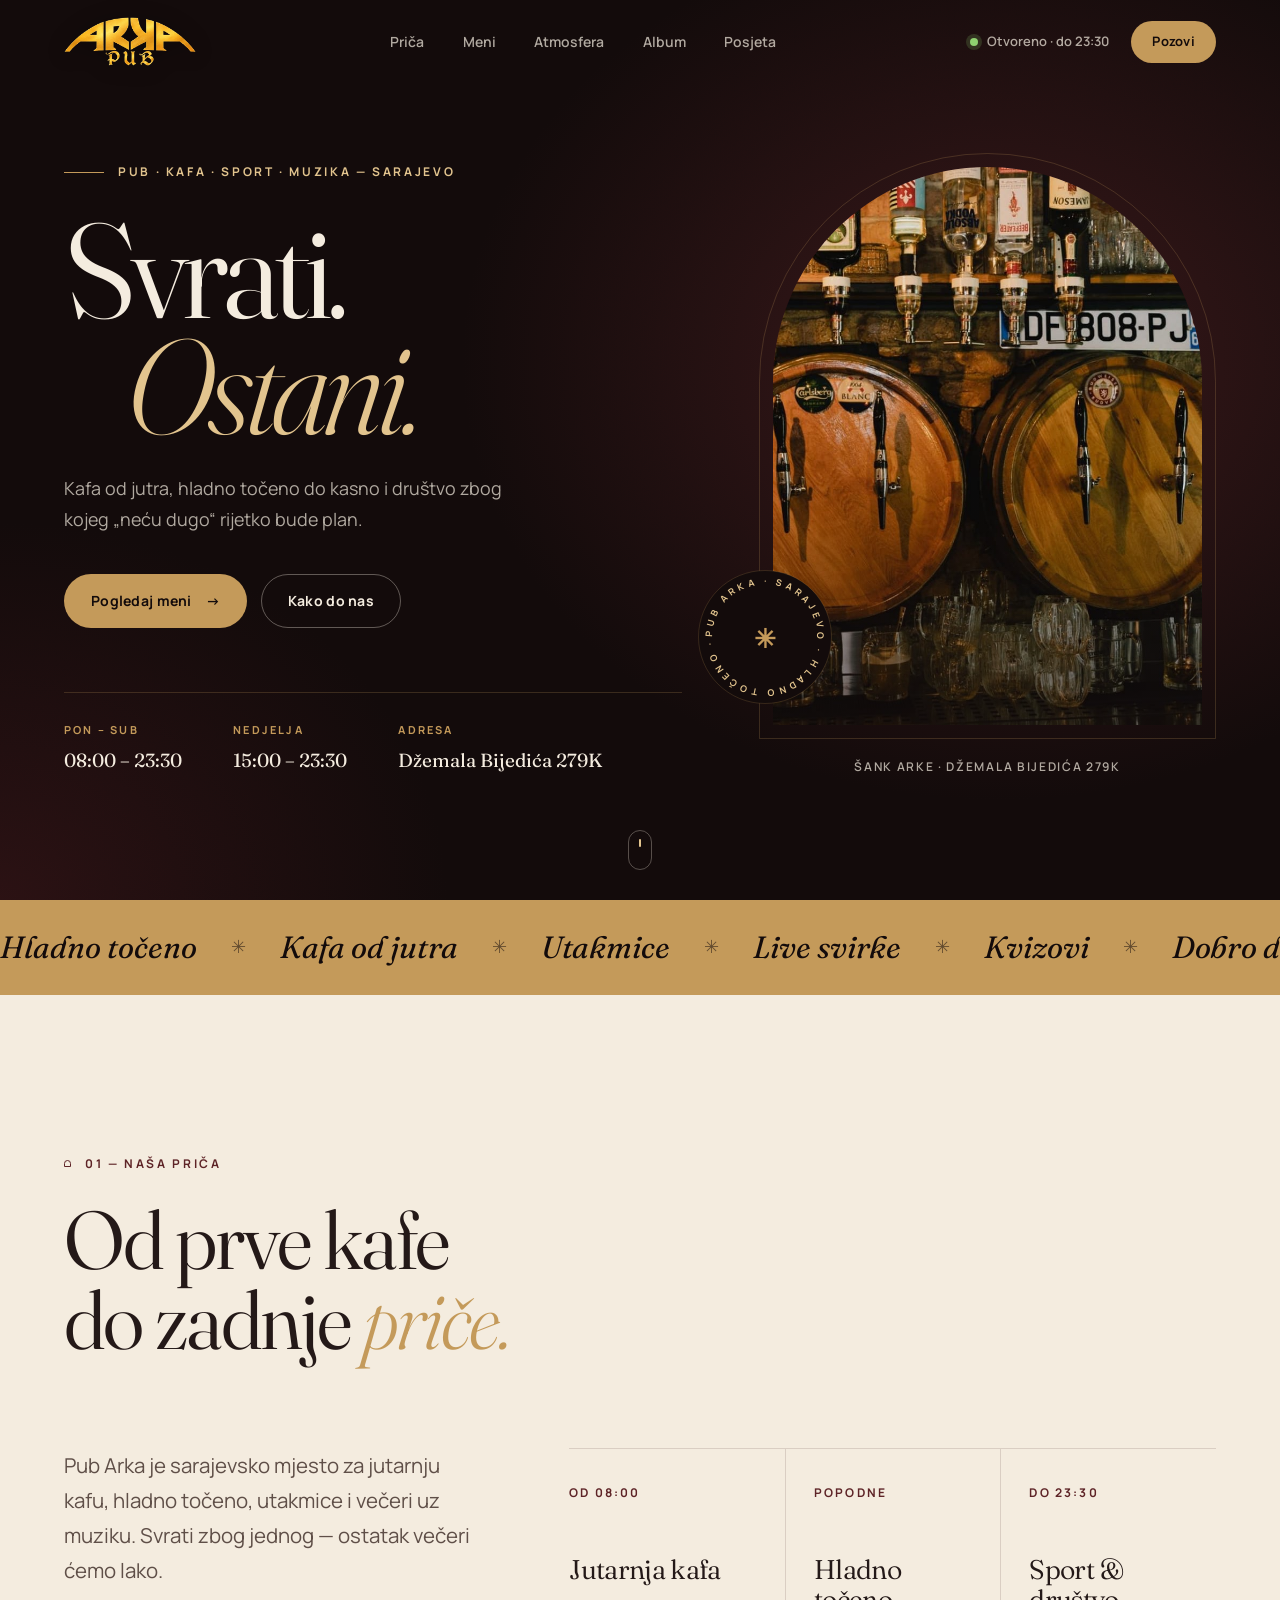
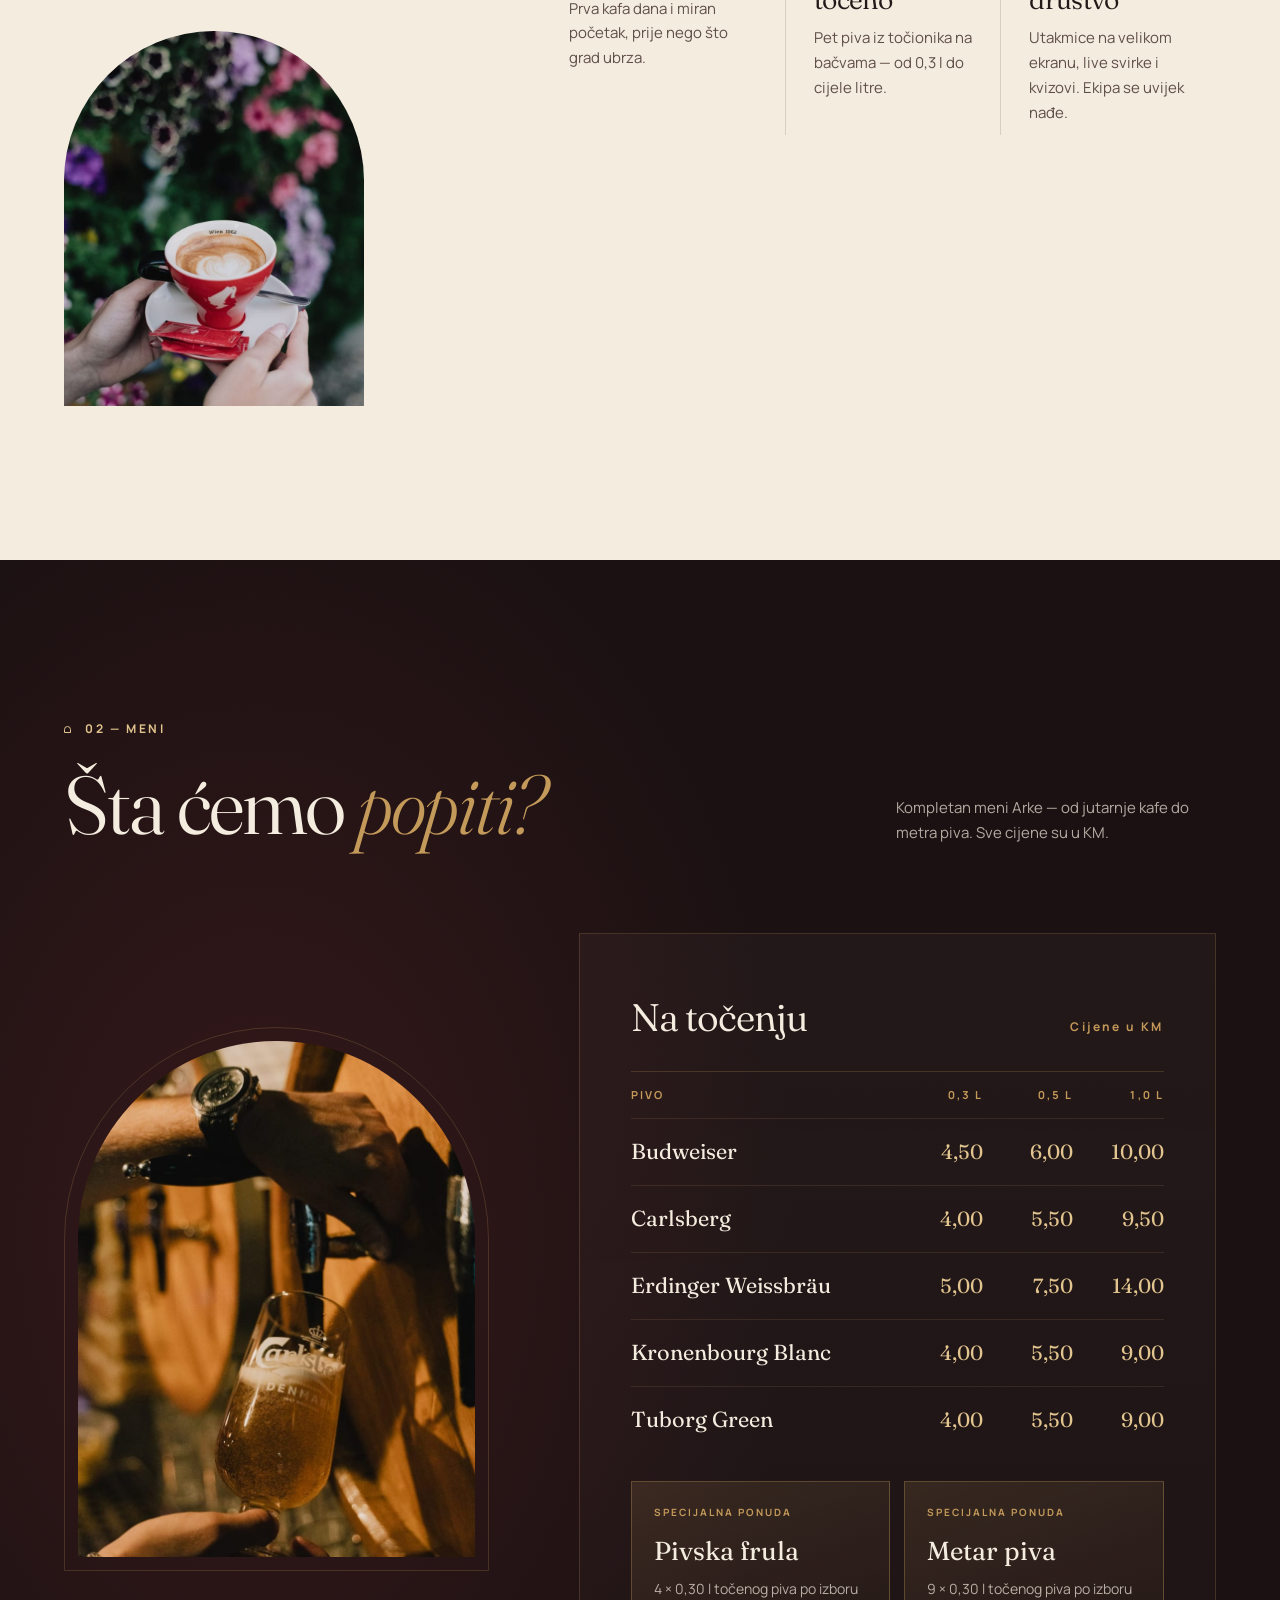
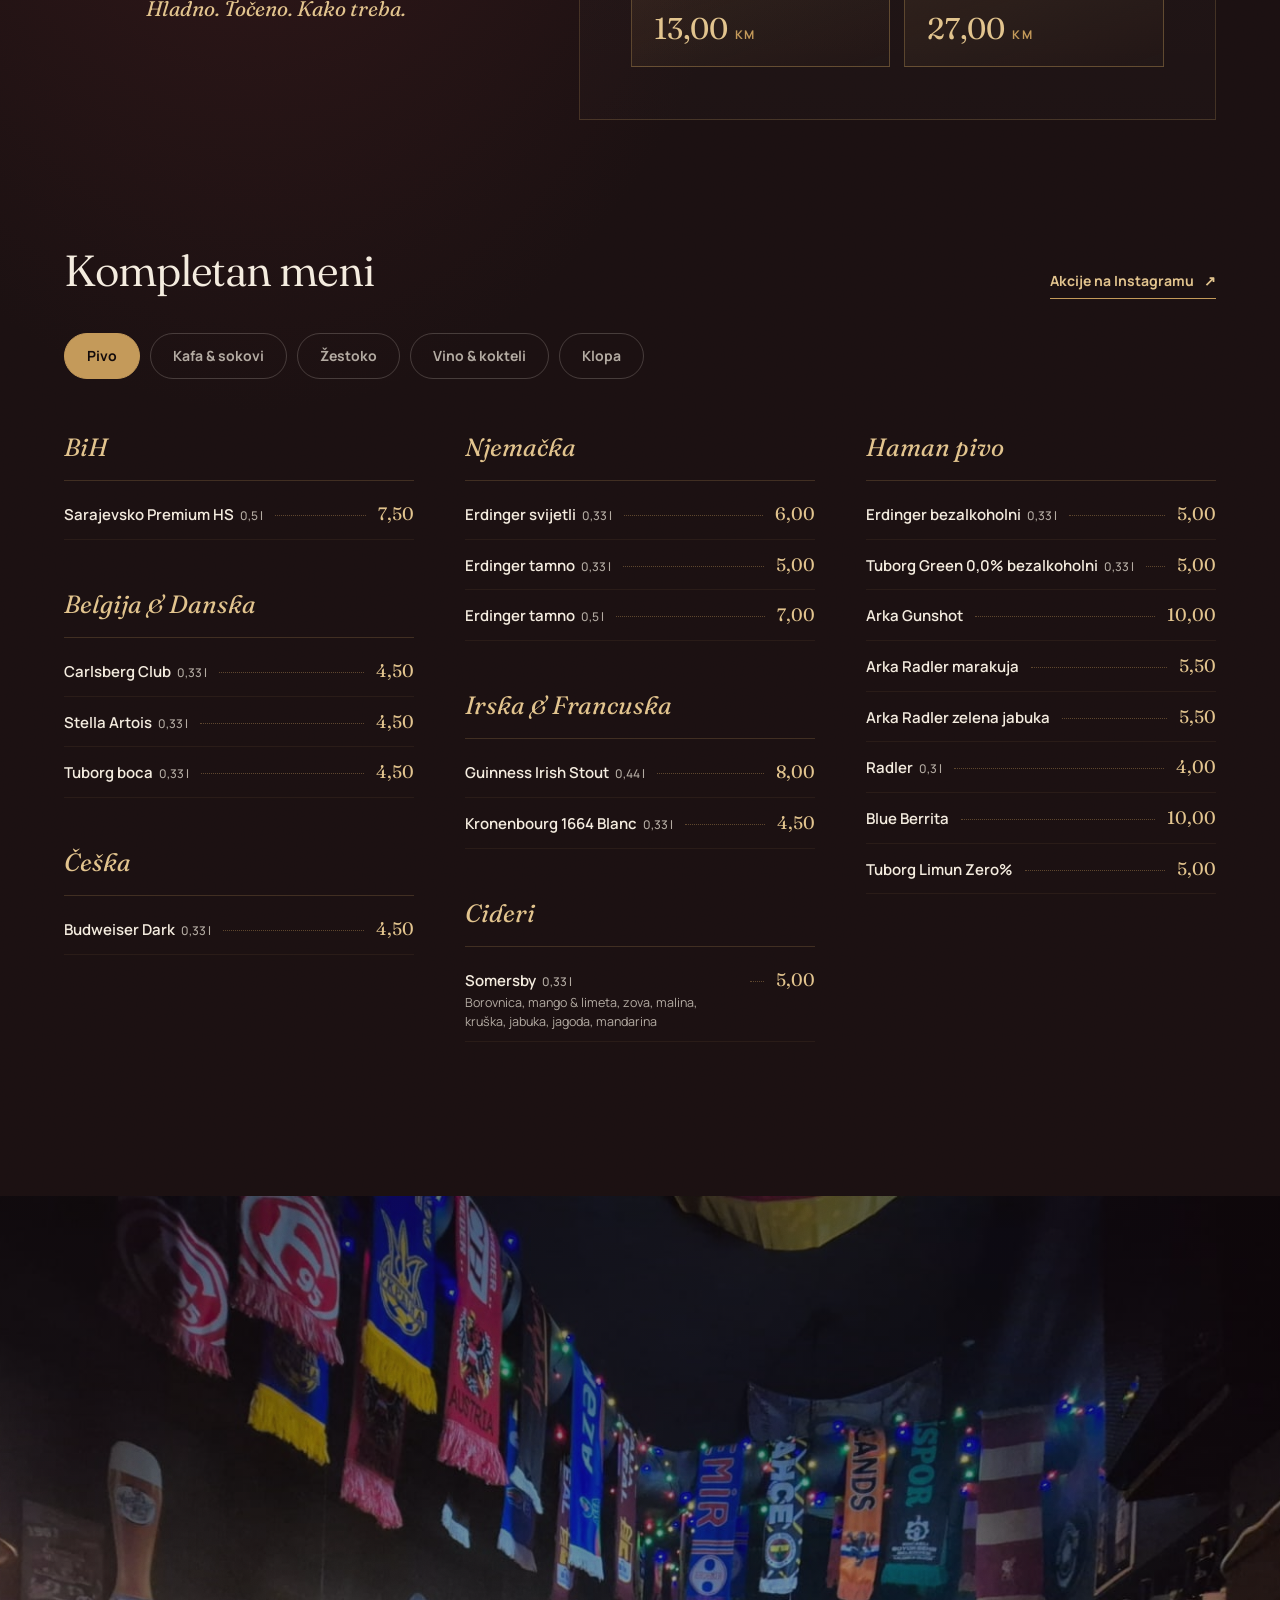
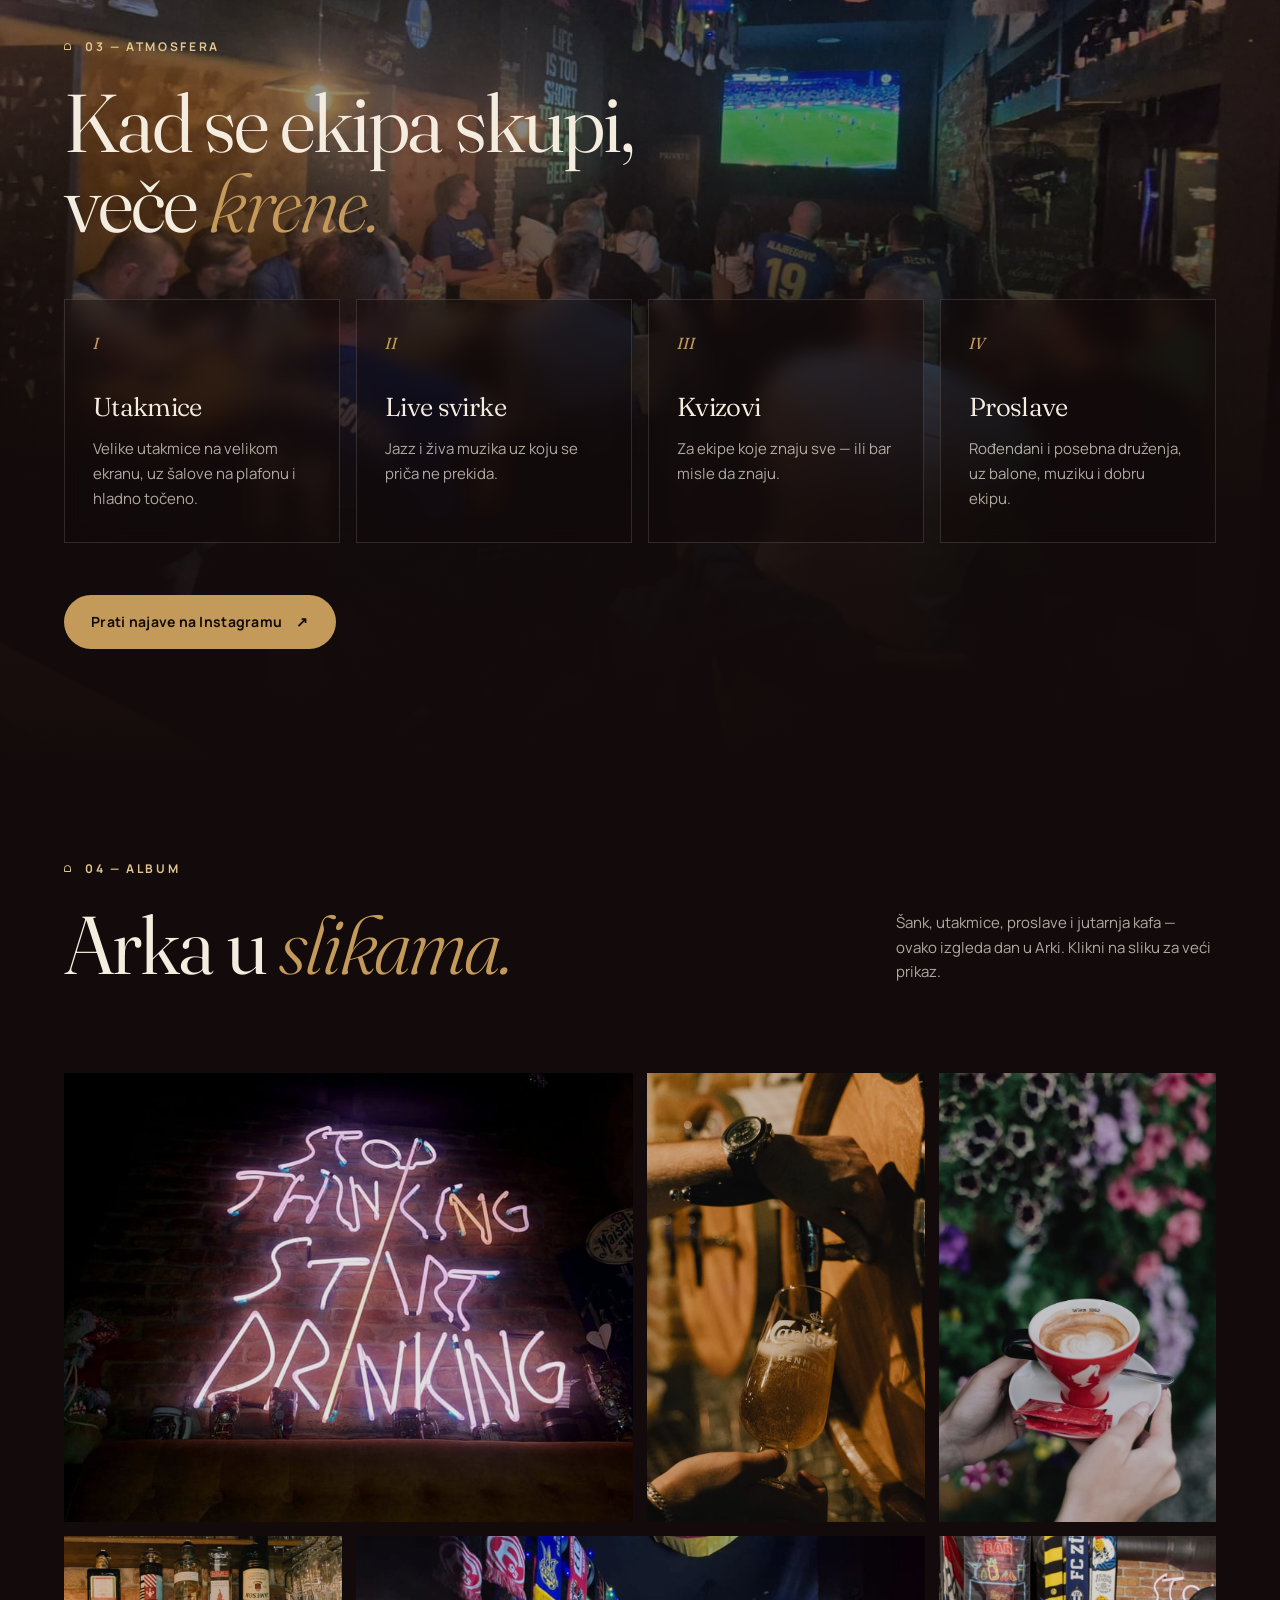
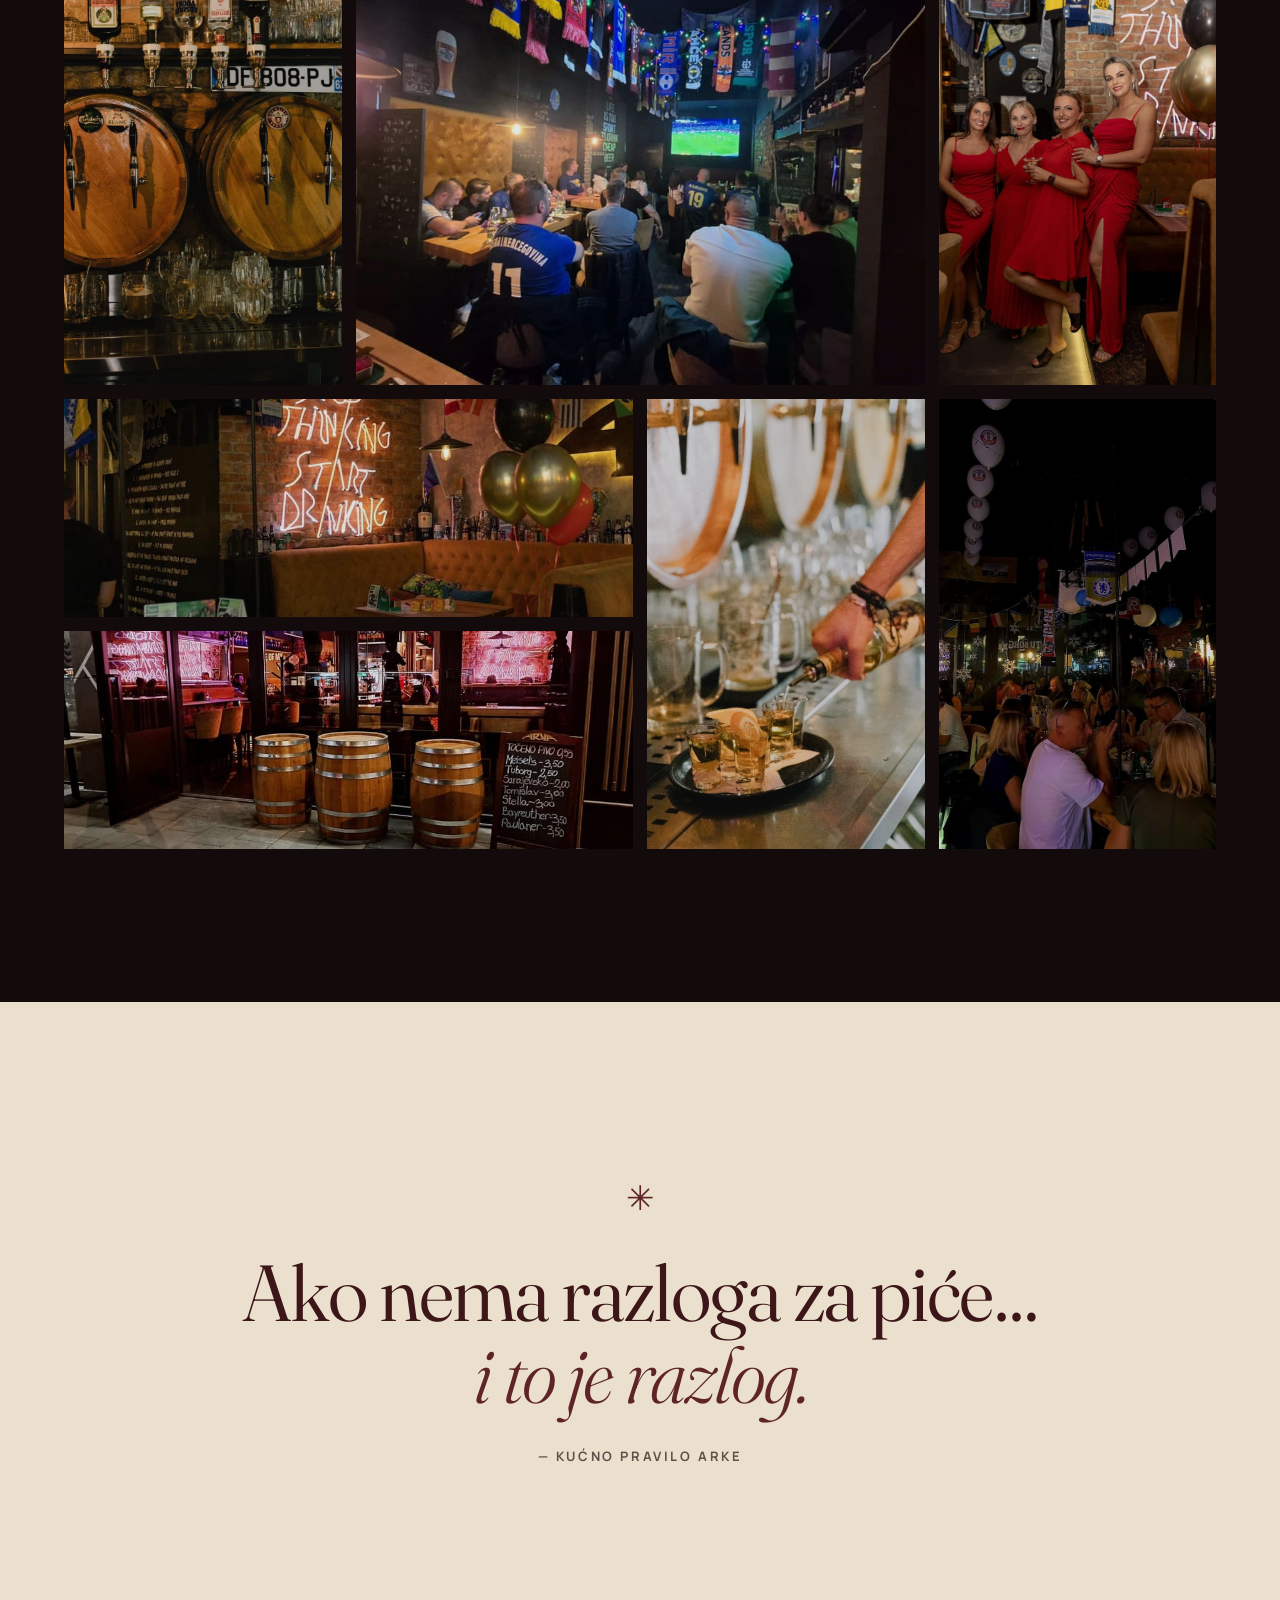
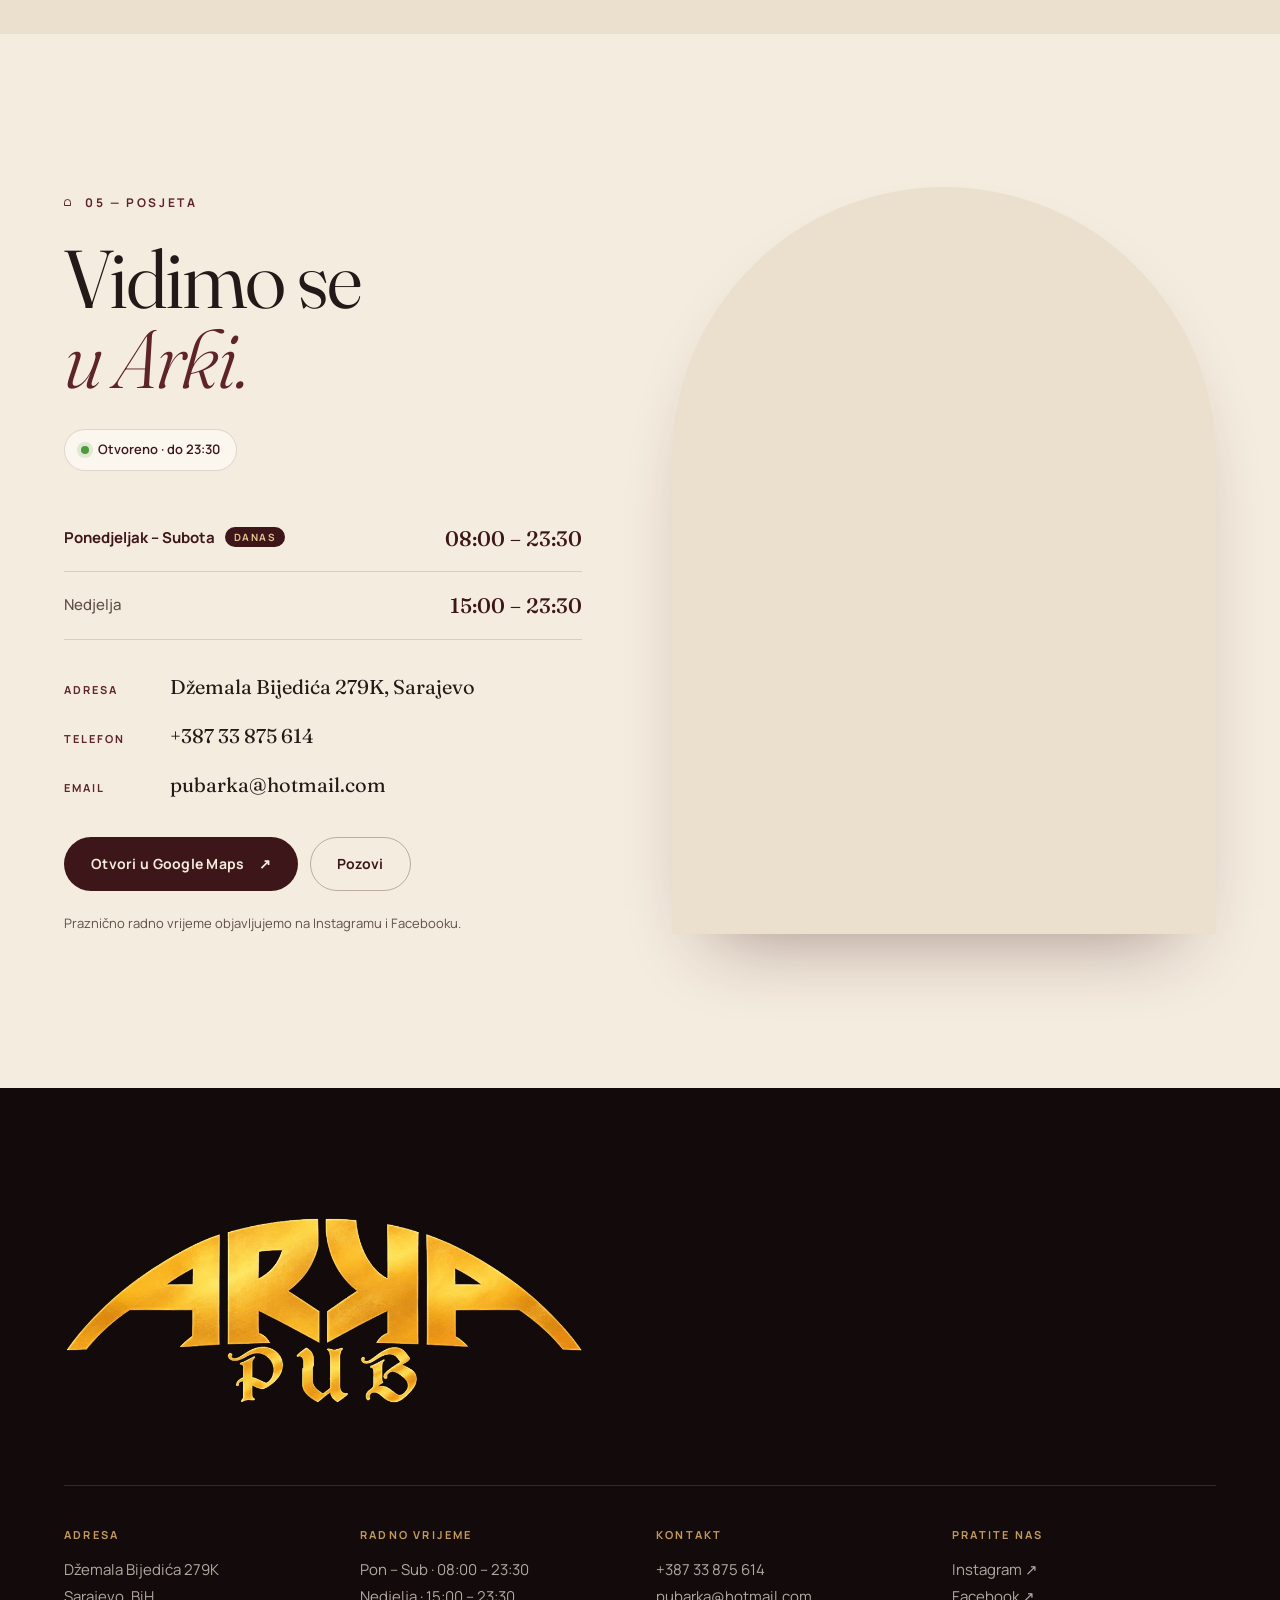
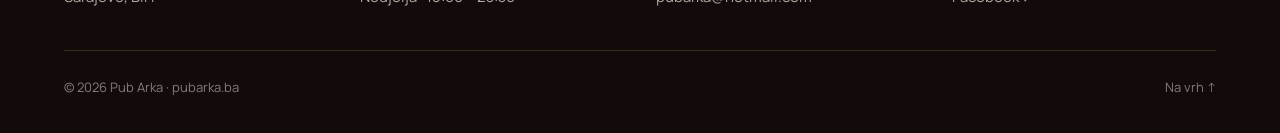
==== commit f48f978d: "Add the full Pub Arka menu with prices - Replace the old chalkboard beer list with the current print" ====
--- a/index.html
+++ b/index.html
@@ -5,7 +5,7 @@
     <meta name="viewport" content="width=device-width, initial-scale=1" />
     <meta name="theme-color" content="#140c0c" />
     <title>Pub Arka · Sarajevo — kafa od jutra, hladno točeno do kasno</title>
-    <meta name="description" content="Pub Arka, Džemala Bijedića 279K, Sarajevo. Jutarnja kafa, piva na točenju, utakmice, live svirke i dobro društvo. Pon–Sub 08:00–23:30, Ned 15:00–23:30." />
+    <meta name="description" content="Pub Arka, Džemala Bijedića 279K, Sarajevo. Jutarnja kafa, pet piva na točenju, kokteli, utakmice i dobro društvo. Pon–Sub 08:00–23:30, Ned 15:00–23:30." />
     <meta property="og:type" content="website" />
     <meta property="og:title" content="Pub Arka · Sarajevo — Svrati. Ostani." />
     <meta property="og:description" content="Kafa od jutra, hladno točeno do kasno, utakmice, muzika i dobro društvo. Džemala Bijedića 279K, Sarajevo." />
@@ -41,6 +41,7 @@
           { "@type": "OpeningHoursSpecification", "dayOfWeek": "Sunday", "opens": "15:00", "closes": "23:30" }
         ],
         "hasMap": "https://maps.app.goo.gl/caym4uHnaQQj2MvX6",
+        "hasMenu": "https://pubarka.ba/#ponuda",
         "sameAs": ["https://www.instagram.com/pub_arka/", "https://www.facebook.com/people/Pub-Arka/100070573111279/"]
       }
     </script>
@@ -55,7 +56,7 @@
 
       <nav class="nav" id="nav" aria-label="Glavna navigacija" data-nav>
         <a href="#prica">Priča</a>
-        <a href="#ponuda">Ponuda</a>
+        <a href="#ponuda">Meni</a>
         <a href="#atmosfera">Atmosfera</a>
         <a href="#album">Album</a>
         <a href="#posjeta">Posjeta</a>
@@ -80,7 +81,7 @@
             <h1 id="hero-title" class="reveal">Svrati.<br /><em>Ostani.</em></h1>
             <p class="hero-lead reveal">Kafa od jutra, hladno točeno do kasno i društvo zbog kojeg „neću dugo“ rijetko bude plan.</p>
             <div class="hero-actions reveal">
-              <a class="btn btn-brass" href="#ponuda">Pogledaj ponudu <span aria-hidden="true">→</span></a>
+              <a class="btn btn-brass" href="#ponuda">Pogledaj meni <span aria-hidden="true">→</span></a>
               <a class="btn btn-ghost" href="#posjeta">Kako do nas</a>
             </div>
             <dl class="hero-facts reveal">
@@ -141,7 +142,7 @@
               <li class="pillar reveal">
                 <span class="pillar-time">Popodne</span>
                 <h3>Hladno točeno</h3>
-                <p>Pivo iz točionika na bačvama — hladno, svježe i kako treba.</p>
+                <p>Pet piva iz točionika na bačvama — od 0,3 l do cijele litre.</p>
               </li>
               <li class="pillar reveal">
                 <span class="pillar-time">Do 23:30</span>
@@ -158,10 +159,10 @@
         <div class="container">
           <div class="section-head section-head-split">
             <div>
-              <p class="index reveal">02 — Ponuda</p>
-              <h2 id="menu-title" class="reveal">Na <em>točenju.</em></h2>
-            </div>
-            <p class="section-note reveal">Cijene s naše table ispred ulaza. Akcije i novosti prvo objavimo na Instagramu.</p>
+              <p class="index reveal">02 — Meni</p>
+              <h2 id="menu-title" class="reveal">Šta ćemo <em>popiti?</em></h2>
+            </div>
+            <p class="section-note reveal">Kompletan meni Arke — od jutarnje kafe do metra piva. Sve cijene su u KM.</p>
           </div>
 
           <div class="menu-grid">
@@ -176,31 +177,241 @@
 
             <div class="menu-board reveal">
               <div class="board-head">
-                <h3>Točeno pivo</h3>
-                <span>0,3 l · KM</span>
-              </div>
-              <ul class="beer-list">
-                <li><span class="beer"><strong>Sarajevsko</strong><small>Bosna i Hercegovina</small></span><span class="leader" aria-hidden="true"></span><span class="price">2,00</span></li>
-                <li><span class="beer"><strong>Tuborg</strong><small>Danska</small></span><span class="leader" aria-hidden="true"></span><span class="price">2,50</span></li>
-                <li><span class="beer"><strong>Tomislav</strong><small>Hrvatska</small></span><span class="leader" aria-hidden="true"></span><span class="price">3,00</span></li>
-                <li><span class="beer"><strong>Stella Artois</strong><small>Belgija</small></span><span class="leader" aria-hidden="true"></span><span class="price">3,00</span></li>
-                <li><span class="beer"><strong>Meisel's</strong><small>Njemačka</small></span><span class="leader" aria-hidden="true"></span><span class="price">3,50</span></li>
-                <li><span class="beer"><strong>Bayreuther</strong><small>Njemačka</small></span><span class="leader" aria-hidden="true"></span><span class="price">3,50</span></li>
-                <li><span class="beer"><strong>Paulaner</strong><small>Njemačka</small></span><span class="leader" aria-hidden="true"></span><span class="price">3,50</span></li>
-              </ul>
-
-              <div class="menu-extras">
-                <div>
-                  <h4>Kafa &amp; piće</h4>
-                  <p>Za jutarnje svraćanje ili lagani početak večeri.</p>
-                </div>
-                <div>
-                  <h4>Nešto za pojesti</h4>
-                  <p>Hrana koja dobro ide uz još malo razgovora.</p>
-                </div>
-              </div>
-
-              <a class="link-arrow" href="https://www.instagram.com/pub_arka/" target="_blank" rel="noreferrer">Aktuelne akcije na Instagramu <span aria-hidden="true">↗</span></a>
+                <h3>Na točenju</h3>
+                <span>Cijene u KM</span>
+              </div>
+              <table class="tap-table">
+                <caption class="sr-only">Točeno pivo, cijene u KM</caption>
+                <thead><tr><th scope="col">Pivo</th><th scope="col">0,3 l</th><th scope="col">0,5 l</th><th scope="col">1,0 l</th></tr></thead>
+                <tbody>
+                  <tr><th scope="row">Budweiser</th><td>4,50</td><td>6,00</td><td>10,00</td></tr>
+                  <tr><th scope="row">Carlsberg</th><td>4,00</td><td>5,50</td><td>9,50</td></tr>
+                  <tr><th scope="row">Erdinger Weissbräu</th><td>5,00</td><td>7,50</td><td>14,00</td></tr>
+                  <tr><th scope="row">Kronenbourg Blanc</th><td>4,00</td><td>5,50</td><td>9,00</td></tr>
+                  <tr><th scope="row">Tuborg Green</th><td>4,00</td><td>5,50</td><td>9,00</td></tr>
+                </tbody>
+              </table>
+              <div class="specials">
+                <div class="special"><span class="special-tag">Specijalna ponuda</span><h4>Pivska frula</h4><p>4 × 0,30 l točenog piva po izboru</p><span class="special-price">13,00 <small>KM</small></span></div>
+                <div class="special"><span class="special-tag">Specijalna ponuda</span><h4>Metar piva</h4><p>9 × 0,30 l točenog piva po izboru</p><span class="special-price">27,00 <small>KM</small></span></div>
+              </div>
+            </div>
+          </div>
+
+          <div class="menu-full reveal">
+            <div class="menu-full-head">
+              <h3>Kompletan meni</h3>
+              <a class="link-arrow" href="https://www.instagram.com/pub_arka/" target="_blank" rel="noreferrer">Akcije na Instagramu <span aria-hidden="true">↗</span></a>
+            </div>
+            <div class="menu-tabs" role="tablist" aria-label="Kategorije menija" data-menu-tabs>
+              <button type="button" role="tab" id="tab-pivo" aria-controls="panel-pivo" aria-selected="true">Pivo</button>
+              <button type="button" role="tab" id="tab-kafa" aria-controls="panel-kafa" aria-selected="false" tabindex="-1">Kafa &amp; sokovi</button>
+              <button type="button" role="tab" id="tab-zestoko" aria-controls="panel-zestoko" aria-selected="false" tabindex="-1">Žestoko</button>
+              <button type="button" role="tab" id="tab-vino" aria-controls="panel-vino" aria-selected="false" tabindex="-1">Vino &amp; kokteli</button>
+              <button type="button" role="tab" id="tab-klopa" aria-controls="panel-klopa" aria-selected="false" tabindex="-1">Klopa</button>
+            </div>
+            <div class="menu-panel" role="tabpanel" id="panel-pivo" aria-labelledby="tab-pivo" data-menu-panel>
+              <div class="menu-group">
+                <h4>BiH</h4>
+                <ul class="menu-items">
+                  <li><span class="mi-name">Sarajevsko Premium HS <small>0,5 l</small></span><span class="leader" aria-hidden="true"></span><span class="mi-price">7,50</span></li>
+                </ul>
+              </div>
+              <div class="menu-group">
+                <h4>Belgija &amp; Danska</h4>
+                <ul class="menu-items">
+                  <li><span class="mi-name">Carlsberg Club <small>0,33 l</small></span><span class="leader" aria-hidden="true"></span><span class="mi-price">4,50</span></li>
+                  <li><span class="mi-name">Stella Artois <small>0,33 l</small></span><span class="leader" aria-hidden="true"></span><span class="mi-price">4,50</span></li>
+                  <li><span class="mi-name">Tuborg boca <small>0,33 l</small></span><span class="leader" aria-hidden="true"></span><span class="mi-price">4,50</span></li>
+                </ul>
+              </div>
+              <div class="menu-group">
+                <h4>Češka</h4>
+                <ul class="menu-items">
+                  <li><span class="mi-name">Budweiser Dark <small>0,33 l</small></span><span class="leader" aria-hidden="true"></span><span class="mi-price">4,50</span></li>
+                </ul>
+              </div>
+              <div class="menu-group">
+                <h4>Njemačka</h4>
+                <ul class="menu-items">
+                  <li><span class="mi-name">Erdinger svijetli <small>0,33 l</small></span><span class="leader" aria-hidden="true"></span><span class="mi-price">6,00</span></li>
+                  <li><span class="mi-name">Erdinger tamno <small>0,33 l</small></span><span class="leader" aria-hidden="true"></span><span class="mi-price">5,00</span></li>
+                  <li><span class="mi-name">Erdinger tamno <small>0,5 l</small></span><span class="leader" aria-hidden="true"></span><span class="mi-price">7,00</span></li>
+                </ul>
+              </div>
+              <div class="menu-group">
+                <h4>Irska &amp; Francuska</h4>
+                <ul class="menu-items">
+                  <li><span class="mi-name">Guinness Irish Stout <small>0,44 l</small></span><span class="leader" aria-hidden="true"></span><span class="mi-price">8,00</span></li>
+                  <li><span class="mi-name">Kronenbourg 1664 Blanc <small>0,33 l</small></span><span class="leader" aria-hidden="true"></span><span class="mi-price">4,50</span></li>
+                </ul>
+              </div>
+              <div class="menu-group">
+                <h4>Cideri</h4>
+                <ul class="menu-items">
+                  <li><span class="mi-name">Somersby <small>0,33 l</small><em>Borovnica, mango &amp; limeta, zova, malina, kruška, jabuka, jagoda, mandarina</em></span><span class="leader" aria-hidden="true"></span><span class="mi-price">5,00</span></li>
+                </ul>
+              </div>
+              <div class="menu-group">
+                <h4>Haman pivo</h4>
+                <ul class="menu-items">
+                  <li><span class="mi-name">Erdinger bezalkoholni <small>0,33 l</small></span><span class="leader" aria-hidden="true"></span><span class="mi-price">5,00</span></li>
+                  <li><span class="mi-name">Tuborg Green 0,0% bezalkoholni <small>0,33 l</small></span><span class="leader" aria-hidden="true"></span><span class="mi-price">5,00</span></li>
+                  <li><span class="mi-name">Arka Gunshot</span><span class="leader" aria-hidden="true"></span><span class="mi-price">10,00</span></li>
+                  <li><span class="mi-name">Arka Radler marakuja</span><span class="leader" aria-hidden="true"></span><span class="mi-price">5,50</span></li>
+                  <li><span class="mi-name">Arka Radler zelena jabuka</span><span class="leader" aria-hidden="true"></span><span class="mi-price">5,50</span></li>
+                  <li><span class="mi-name">Radler <small>0,3 l</small></span><span class="leader" aria-hidden="true"></span><span class="mi-price">4,00</span></li>
+                  <li><span class="mi-name">Blue Berrita</span><span class="leader" aria-hidden="true"></span><span class="mi-price">10,00</span></li>
+                  <li><span class="mi-name">Tuborg Limun Zero%</span><span class="leader" aria-hidden="true"></span><span class="mi-price">5,00</span></li>
+                </ul>
+              </div>
+            </div>
+            <div class="menu-panel" role="tabpanel" id="panel-kafa" aria-labelledby="tab-kafa" data-menu-panel>
+              <div class="menu-group">
+                <h4>Topli napici</h4>
+                <ul class="menu-items">
+                  <li><span class="mi-name">Espresso</span><span class="leader" aria-hidden="true"></span><span class="mi-price">2,50</span></li>
+                  <li><span class="mi-name">Espresso cappuccino</span><span class="leader" aria-hidden="true"></span><span class="mi-price">3,50</span></li>
+                  <li><span class="mi-name">Espresso macchiato</span><span class="leader" aria-hidden="true"></span><span class="mi-price">3,00</span></li>
+                  <li><span class="mi-name">Ice caffe latte</span><span class="leader" aria-hidden="true"></span><span class="mi-price">4,00</span></li>
+                  <li><span class="mi-name">Iced latte macchiato<em>Lješnjak, čokoladni keks ili slana karamela</em></span><span class="leader" aria-hidden="true"></span><span class="mi-price">4,00</span></li>
+                  <li><span class="mi-name">Julius Meinl biljni čaj</span><span class="leader" aria-hidden="true"></span><span class="mi-price">3,50</span></li>
+                  <li><span class="mi-name">Julius Meinl voćni čaj</span><span class="leader" aria-hidden="true"></span><span class="mi-price">3,50</span></li>
+                  <li><span class="mi-name">Julius Meinl instant cappuccino</span><span class="leader" aria-hidden="true"></span><span class="mi-price">3,50</span></li>
+                  <li><span class="mi-name">Julius Meinl topla čokolada</span><span class="leader" aria-hidden="true"></span><span class="mi-price">4,00</span></li>
+                </ul>
+              </div>
+              <div class="menu-group">
+                <h4>Sokovi</h4>
+                <ul class="menu-items">
+                  <li><span class="mi-name">Cappy <small>0,2 l</small><em>Borovnica, breskva, višnja, ananas, ribizla, jagoda, jabuka, narandža 100%</em></span><span class="leader" aria-hidden="true"></span><span class="mi-price">4,00</span></li>
+                  <li><span class="mi-name">Cedevita <small>0,2 l</small><em>Limun ili narandža</em></span><span class="leader" aria-hidden="true"></span><span class="mi-price">4,00</span></li>
+                  <li><span class="mi-name">Coca-Cola <small>0,25 l</small></span><span class="leader" aria-hidden="true"></span><span class="mi-price">4,00</span></li>
+                  <li><span class="mi-name">Coca-Cola Zero <small>0,25 l</small></span><span class="leader" aria-hidden="true"></span><span class="mi-price">4,00</span></li>
+                  <li><span class="mi-name">Cockta <small>0,275 l</small></span><span class="leader" aria-hidden="true"></span><span class="mi-price">4,00</span></li>
+                  <li><span class="mi-name">Fanta <small>0,25 l</small></span><span class="leader" aria-hidden="true"></span><span class="mi-price">4,00</span></li>
+                  <li><span class="mi-name">Fizzy Lemonade <small>0,25 l</small><em>Zelena jabuka, ananas, kruška, malina</em></span><span class="leader" aria-hidden="true"></span><span class="mi-price">4,00</span></li>
+                  <li><span class="mi-name">Fuze Tea ledeni čaj <small>0,25 l</small><em>Šumsko voće, brusnica, breskva, hibiskus</em></span><span class="leader" aria-hidden="true"></span><span class="mi-price">4,00</span></li>
+                  <li><span class="mi-name">Limunada <small>0,3 l</small></span><span class="leader" aria-hidden="true"></span><span class="mi-price">4,00</span></li>
+                  <li><span class="mi-name">Senzacija<em>Dunja ili kruška</em></span><span class="leader" aria-hidden="true"></span><span class="mi-price">4,00</span></li>
+                  <li><span class="mi-name">Monin ledeni čaj<em>Breskva ili malina</em></span><span class="leader" aria-hidden="true"></span><span class="mi-price">4,00</span></li>
+                  <li><span class="mi-name">Schweppes Bitter / Pink Grapefruit <small>0,25 l</small></span><span class="leader" aria-hidden="true"></span><span class="mi-price">4,00</span></li>
+                  <li><span class="mi-name">Schweppes Tonic <small>0,2 l</small></span><span class="leader" aria-hidden="true"></span><span class="mi-price">4,00</span></li>
+                  <li><span class="mi-name">Schweppes Menta-Mojito</span><span class="leader" aria-hidden="true"></span><span class="mi-price">4,00</span></li>
+                  <li><span class="mi-name">Sok od nane / zove <small>0,3 l</small></span><span class="leader" aria-hidden="true"></span><span class="mi-price">4,00</span></li>
+                  <li><span class="mi-name">Mineralna voda Olimpija <small>0,25 l</small></span><span class="leader" aria-hidden="true"></span><span class="mi-price">3,00</span></li>
+                  <li><span class="mi-name">Voda Olimpija <small>0,25 l</small></span><span class="leader" aria-hidden="true"></span><span class="mi-price">2,50</span></li>
+                </ul>
+              </div>
+              <div class="menu-group">
+                <h4>Energetska pića</h4>
+                <ul class="menu-items">
+                  <li><span class="mi-name">Hell Energy Classic <small>0,25 l</small></span><span class="leader" aria-hidden="true"></span><span class="mi-price">4,50</span></li>
+                  <li><span class="mi-name">Red Bull <small>0,25 l</small></span><span class="leader" aria-hidden="true"></span><span class="mi-price">5,50</span></li>
+                </ul>
+              </div>
+            </div>
+            <div class="menu-panel" role="tabpanel" id="panel-zestoko" aria-labelledby="tab-zestoko" data-menu-panel>
+              <div class="menu-group">
+                <h4>Žestoka pića</h4>
+                <ul class="menu-items">
+                  <li><span class="mi-name">Absolut Elyx vodka <small>0,03 l</small></span><span class="leader" aria-hidden="true"></span><span class="mi-price">5,00</span></li>
+                  <li><span class="mi-name">Beefeater 24 gin &amp; Schweppes tonic <small>0,23 l</small></span><span class="leader" aria-hidden="true"></span><span class="mi-price">6,50</span></li>
+                  <li><span class="mi-name">Beefeater 24 gin <small>0,03 l</small></span><span class="leader" aria-hidden="true"></span><span class="mi-price">5,00</span></li>
+                  <li><span class="mi-name">Beefeater gin &amp; Schweppes tonic <small>0,23 l</small></span><span class="leader" aria-hidden="true"></span><span class="mi-price">6,50</span></li>
+                  <li><span class="mi-name">Beefeater gin <small>0,03 l</small></span><span class="leader" aria-hidden="true"></span><span class="mi-price">4,00</span></li>
+                  <li><span class="mi-name">Beefeater Pink gin &amp; Schweppes tonic <small>0,23 l</small></span><span class="leader" aria-hidden="true"></span><span class="mi-price">6,50</span></li>
+                  <li><span class="mi-name">Beefeater Pink gin <small>0,03 l</small></span><span class="leader" aria-hidden="true"></span><span class="mi-price">4,50</span></li>
+                  <li><span class="mi-name">Captain Morgan Gold <small>0,03 l</small></span><span class="leader" aria-hidden="true"></span><span class="mi-price">3,50</span></li>
+                  <li><span class="mi-name">Captain Morgan White Rum <small>0,03 l</small></span><span class="leader" aria-hidden="true"></span><span class="mi-price">3,50</span></li>
+                  <li><span class="mi-name">Kraljevska travarica <small>0,03 l</small></span><span class="leader" aria-hidden="true"></span><span class="mi-price">5,00</span></li>
+                  <li><span class="mi-name">Needle Blackforest gin &amp; tonic <small>0,33 l</small></span><span class="leader" aria-hidden="true"></span><span class="mi-price">8,50</span></li>
+                  <li><span class="mi-name">Needle Blackforest gin <small>0,03 l</small></span><span class="leader" aria-hidden="true"></span><span class="mi-price">4,00</span></li>
+                  <li><span class="mi-name">Pelinkovac Antique <small>0,03 l</small></span><span class="leader" aria-hidden="true"></span><span class="mi-price">4,00</span></li>
+                  <li><span class="mi-name">Rakija dunja <small>0,03 l</small></span><span class="leader" aria-hidden="true"></span><span class="mi-price">5,00</span></li>
+                  <li><span class="mi-name">Rakija kajsija <small>0,03 l</small></span><span class="leader" aria-hidden="true"></span><span class="mi-price">5,00</span></li>
+                  <li><span class="mi-name">Rakija šljiva <small>0,03 l</small></span><span class="leader" aria-hidden="true"></span><span class="mi-price">4,00</span></li>
+                  <li><span class="mi-name">Rakija Tri i po jabuke <small>0,03 l</small></span><span class="leader" aria-hidden="true"></span><span class="mi-price">5,00</span></li>
+                  <li><span class="mi-name">Rakija viljamovka <small>0,03 l</small></span><span class="leader" aria-hidden="true"></span><span class="mi-price">5,50</span></li>
+                  <li><span class="mi-name">Tequila Blanco <small>0,03 l</small></span><span class="leader" aria-hidden="true"></span><span class="mi-price">4,50</span></li>
+                  <li><span class="mi-name">Tequila Gold <small>0,03 l</small></span><span class="leader" aria-hidden="true"></span><span class="mi-price">4,50</span></li>
+                  <li><span class="mi-name">Vodka <small>0,03 l</small></span><span class="leader" aria-hidden="true"></span><span class="mi-price">4,00</span></li>
+                  <li><span class="mi-name">Irish Coffee<em>Jameson Cask Mates Stout 0,03 l, Julius Meinl Crema Italiano 100 ml, 10 ml javorovog sirupa i 30 ml šlaga</em></span><span class="leader" aria-hidden="true"></span><span class="mi-price">8,00</span></li>
+                </ul>
+              </div>
+              <div class="menu-group">
+                <h4>Za hrabre i odvažne</h4>
+                <ul class="menu-items">
+                  <li><span class="mi-name">Gin Toddy</span><span class="leader" aria-hidden="true"></span><span class="mi-price">7,00</span></li>
+                  <li><span class="mi-name">Jack Daniel's <small>0,03 l</small></span><span class="leader" aria-hidden="true"></span><span class="mi-price">6,00</span></li>
+                  <li><span class="mi-name">Jameson Black Barrel <small>0,03 l</small></span><span class="leader" aria-hidden="true"></span><span class="mi-price">6,00</span></li>
+                  <li><span class="mi-name">Jameson Cask Mates Stout <small>0,03 l</small></span><span class="leader" aria-hidden="true"></span><span class="mi-price">5,00</span></li>
+                  <li><span class="mi-name">Jameson Irish Whiskey <small>0,03 l</small></span><span class="leader" aria-hidden="true"></span><span class="mi-price">5,00</span></li>
+                  <li><span class="mi-name">Jameson Winter Whiskey <small>0,05 l</small></span><span class="leader" aria-hidden="true"></span><span class="mi-price">7,00</span></li>
+                  <li><span class="mi-name">Kuhani gin <small>0,2 l</small></span><span class="leader" aria-hidden="true"></span><span class="mi-price">7,50</span></li>
+                  <li><span class="mi-name">Shanky's <small>0,03 l</small></span><span class="leader" aria-hidden="true"></span><span class="mi-price">4,50</span></li>
+                </ul>
+              </div>
+              <div class="menu-group">
+                <h4>Likeri</h4>
+                <ul class="menu-items">
+                  <li><span class="mi-name">Baileys <small>0,03 l</small></span><span class="leader" aria-hidden="true"></span><span class="mi-price">4,50</span></li>
+                  <li><span class="mi-name">Jägermeister <small>0,03 l</small></span><span class="leader" aria-hidden="true"></span><span class="mi-price">4,50</span></li>
+                  <li><span class="mi-name">Liker crni ribiz <small>0,05 l</small></span><span class="leader" aria-hidden="true"></span><span class="mi-price">4,50</span></li>
+                  <li><span class="mi-name">Liker malina <small>0,05 l</small></span><span class="leader" aria-hidden="true"></span><span class="mi-price">4,50</span></li>
+                  <li><span class="mi-name">Liker medena <small>0,05 l</small></span><span class="leader" aria-hidden="true"></span><span class="mi-price">4,50</span></li>
+                  <li><span class="mi-name">Liker višnja <small>0,05 l</small></span><span class="leader" aria-hidden="true"></span><span class="mi-price">4,50</span></li>
+                  <li><span class="mi-name">Teranino liker <small>0,05 l</small></span><span class="leader" aria-hidden="true"></span><span class="mi-price">5,00</span></li>
+                </ul>
+              </div>
+            </div>
+            <div class="menu-panel" role="tabpanel" id="panel-vino" aria-labelledby="tab-vino" data-menu-panel>
+              <div class="menu-group">
+                <h4>Vino</h4>
+                <ul class="menu-items">
+                  <li><span class="mi-name">Andrija Blatina <small>0,187 l</small></span><span class="leader" aria-hidden="true"></span><span class="mi-price">8,00</span></li>
+                  <li><span class="mi-name">Andrija Blatina <small>0,75 l</small></span><span class="leader" aria-hidden="true"></span><span class="mi-price">38,00</span></li>
+                  <li><span class="mi-name">Andrija Žilavka <small>0,187 l</small></span><span class="leader" aria-hidden="true"></span><span class="mi-price">8,00</span></li>
+                  <li><span class="mi-name">Andrija Žilavka <small>0,75 l</small></span><span class="leader" aria-hidden="true"></span><span class="mi-price">40,00</span></li>
+                  <li><span class="mi-name">Kuhano vino <small>0,2 l</small></span><span class="leader" aria-hidden="true"></span><span class="mi-price">8,00</span></li>
+                  <li><span class="mi-name">Tikveš Alexandria White Classic <small>0,187 l</small></span><span class="leader" aria-hidden="true"></span><span class="mi-price">7,50</span></li>
+                  <li><span class="mi-name">Tikveš Graševina / Temjanika <small>0,187 l</small></span><span class="leader" aria-hidden="true"></span><span class="mi-price">7,50</span></li>
+                  <li><span class="mi-name">Tikveš Temjanika SS <small>0,75 l</small></span><span class="leader" aria-hidden="true"></span><span class="mi-price">39,50</span></li>
+                  <li><span class="mi-name">Tikveš T'ga za jug <small>0,187 l</small></span><span class="leader" aria-hidden="true"></span><span class="mi-price">7,50</span></li>
+                  <li><span class="mi-name">Vrhunska Žilavka Nuić <small>0,75 l</small></span><span class="leader" aria-hidden="true"></span><span class="mi-price">40,00</span></li>
+                  <li><span class="mi-name">Malvazija Pro Corde <small>0,187 l</small></span><span class="leader" aria-hidden="true"></span><span class="mi-price">8,00</span></li>
+                  <li><span class="mi-name">Malvazija Plantaže <small>0,187 l</small></span><span class="leader" aria-hidden="true"></span><span class="mi-price">8,00</span></li>
+                </ul>
+              </div>
+              <div class="menu-group">
+                <h4>Kokteli</h4>
+                <ul class="menu-items">
+                  <li><span class="mi-name">Arka Cocktail <small>0,25 l</small></span><span class="leader" aria-hidden="true"></span><span class="mi-price">10,00</span></li>
+                  <li><span class="mi-name">Blue Agave Margarita <small>0,25 l</small></span><span class="leader" aria-hidden="true"></span><span class="mi-price">8,00</span></li>
+                  <li><span class="mi-name">Mojito <small>0,36 l</small></span><span class="leader" aria-hidden="true"></span><span class="mi-price">8,00</span></li>
+                  <li><span class="mi-name">Mojito bezalkoholni <small>0,33 l</small></span><span class="leader" aria-hidden="true"></span><span class="mi-price">6,50</span></li>
+                  <li><span class="mi-name">Glogg</span><span class="leader" aria-hidden="true"></span><span class="mi-price">7,00</span></li>
+                  <li><span class="mi-name">Red Wine</span><span class="leader" aria-hidden="true"></span><span class="mi-price">7,00</span></li>
+                  <li><span class="mi-name">Rum Punch</span><span class="leader" aria-hidden="true"></span><span class="mi-price">7,00</span></li>
+                  <li><span class="mi-name">White Wine</span><span class="leader" aria-hidden="true"></span><span class="mi-price">7,00</span></li>
+                  <li><span class="mi-name">Smirnoff Ice</span><span class="leader" aria-hidden="true"></span><span class="mi-price">6,00</span></li>
+                </ul>
+              </div>
+            </div>
+            <div class="menu-panel" role="tabpanel" id="panel-klopa" aria-labelledby="tab-klopa" data-menu-panel>
+              <div class="menu-group">
+                <h4>Nešto za pod zub</h4>
+                <ul class="menu-items">
+                  <li><span class="mi-name">Hladna plata Arka</span><span class="leader" aria-hidden="true"></span><span class="mi-price">29,00</span></li>
+                </ul>
+              </div>
+              <div class="menu-group">
+                <h4>Snack</h4>
+                <ul class="menu-items">
+                  <li><span class="mi-name">Patos Rolls<em>Honey &amp; mustard, hot chili &amp; lime ili hot pepper</em></span><span class="leader" aria-hidden="true"></span><span class="mi-price">3,50</span></li>
+                  <li><span class="mi-name">Patos Nachos</span><span class="leader" aria-hidden="true"></span><span class="mi-price">3,50</span></li>
+                </ul>
+              </div>
             </div>
           </div>
         </div>
--- a/styles.css
+++ b/styles.css
@@ -165,16 +165,42 @@
 .board-head { margin-bottom: 10px; padding-bottom: 22px; display: flex; align-items: baseline; justify-content: space-between; gap: 20px; border-bottom: 1px solid var(--line-dark); }
 .board-head h3 { font-size: clamp(32px, 3vw, 42px); }
 .board-head span { color: var(--brass); font-size: 12px; font-weight: 700; letter-spacing: .2em; }
-.beer-list li { padding-block: 16px; display: flex; align-items: flex-end; gap: 16px; border-bottom: 1px solid rgba(196, 154, 90, .1); transition: padding .35s var(--ease); }
-.beer-list li:hover { padding-left: 8px; }
-.beer { display: grid; gap: 2px; }
-.beer strong { font-family: var(--serif); font-size: clamp(20px, 1.8vw, 24px); font-weight: 400; line-height: 1.15; }
-.beer small { color: var(--on-dark-soft); font-size: 11px; font-weight: 600; letter-spacing: .16em; text-transform: uppercase; }
-.leader { flex: 1; margin-bottom: 9px; border-bottom: 1px dotted rgba(196, 154, 90, .45); }
-.price { color: var(--brass-light); font-family: var(--serif); font-size: clamp(22px, 2vw, 27px); font-variant-numeric: tabular-nums; line-height: 1.2; }
-.menu-extras { margin: 34px 0 30px; display: grid; grid-template-columns: 1fr 1fr; gap: 28px; }
-.menu-extras h4 { margin-bottom: 6px; font-family: var(--serif); font-size: 21px; font-weight: 400; }
-.menu-extras p { color: var(--on-dark-soft); font-size: 14px; }
+.tap-table { width: 100%; border-collapse: collapse; font-variant-numeric: tabular-nums; }
+.tap-table thead th { padding: 4px 0 14px 12px; color: var(--brass); font-size: 11px; font-weight: 700; letter-spacing: .18em; text-align: right; text-transform: uppercase; }
+.tap-table thead th:first-child { padding-left: 0; text-align: left; }
+.tap-table tbody tr { border-top: 1px solid rgba(196, 154, 90, .14); transition: background .3s var(--ease); }
+.tap-table tbody tr:hover { background: rgba(196, 154, 90, .05); }
+.tap-table tbody th { padding: 15px 12px 15px 0; font-family: var(--serif); font-size: clamp(19px, 1.7vw, 23px); font-weight: 400; text-align: left; }
+.tap-table td { width: 17%; padding: 15px 0 15px 12px; color: var(--brass-light); font-family: var(--serif); font-size: clamp(18px, 1.6vw, 22px); text-align: right; white-space: nowrap; }
+
+.specials { margin-top: 28px; display: grid; grid-template-columns: 1fr 1fr; gap: 14px; }
+.special { padding: 22px 22px 20px; border: 1px solid rgba(196, 154, 90, .35); background: linear-gradient(160deg, rgba(196, 154, 90, .14), rgba(196, 154, 90, .02)); }
+.special-tag { display: block; margin-bottom: 10px; color: var(--brass); font-size: 10px; font-weight: 700; letter-spacing: .2em; text-transform: uppercase; }
+.special h4 { margin-bottom: 4px; font-family: var(--serif); font-size: 26px; font-weight: 400; }
+.special p { margin-bottom: 14px; color: var(--on-dark-soft); font-size: 14px; }
+.special-price { color: var(--brass-light); font-family: var(--serif); font-size: 30px; line-height: 1; }
+.special-price small { color: var(--brass); font-family: var(--sans); font-size: 12px; font-weight: 700; letter-spacing: .12em; }
+
+.menu-full { margin-top: clamp(64px, 9vw, 120px); }
+.menu-full-head { margin-bottom: 26px; display: flex; flex-wrap: wrap; align-items: baseline; justify-content: space-between; gap: 16px 24px; }
+.menu-full-head h3 { font-size: clamp(32px, 3.4vw, 48px); }
+.menu-tabs { margin: 0 0 44px; padding-bottom: 4px; display: flex; gap: 10px; overflow-x: auto; scrollbar-width: none; }
+.menu-tabs::-webkit-scrollbar { display: none; }
+.menu-tabs button { flex: none; min-height: 46px; padding: 0 22px; border: 1px solid rgba(244, 236, 223, .2); border-radius: 999px; background: transparent; color: var(--on-dark-soft); font-size: 14px; font-weight: 700; cursor: pointer; transition: background .3s var(--ease), border-color .3s var(--ease), color .3s var(--ease); }
+.menu-tabs button:hover { border-color: var(--brass); color: var(--on-dark); }
+.menu-tabs button[aria-selected="true"] { border-color: var(--brass); background: var(--brass); color: var(--ink); }
+.menu-panel { columns: 3 280px; column-gap: clamp(32px, 4vw, 64px); }
+.menu-panel[hidden] { display: none; }
+.menu-panel:not([hidden]) { animation: panel-in .5s var(--ease); }
+@keyframes panel-in { from { opacity: 0; transform: translateY(10px); } }
+.menu-group { margin-bottom: 44px; break-inside: avoid; }
+.menu-group h4 { margin-bottom: 8px; padding-bottom: 12px; border-bottom: 1px solid var(--line-dark); color: var(--brass-light); font-family: var(--serif); font-size: 25px; font-style: italic; font-weight: 400; }
+.menu-items li { padding-block: 10px; display: flex; align-items: baseline; gap: 12px; border-bottom: 1px solid rgba(196, 154, 90, .08); }
+.mi-name { min-width: 0; font-size: 15px; font-weight: 600; line-height: 1.4; }
+.mi-name small { margin-left: 3px; color: var(--on-dark-soft); font-size: 12px; font-weight: 500; white-space: nowrap; }
+.mi-name em { display: block; margin-top: 3px; color: var(--on-dark-soft); font-size: 12.5px; font-style: normal; font-weight: 400; line-height: 1.5; }
+.leader { flex: 1; min-width: 14px; border-bottom: 1px dotted rgba(196, 154, 90, .4); transform: translateY(-4px); }
+.mi-price { color: var(--brass-light); font-family: var(--serif); font-size: 18px; font-variant-numeric: tabular-nums; white-space: nowrap; }
 
 /* ---------- Atmosphere ---------- */
 .atmosphere { position: relative; isolation: isolate; min-height: 100svh; padding-block: clamp(300px, 34vw, 480px) clamp(80px, 9vw, 120px); display: flex; align-items: flex-end; overflow: hidden; color: var(--on-dark); }
@@ -324,7 +350,11 @@
   .hero-actions .btn { flex: 1 1 auto; }
   .seal { left: -14px; bottom: 54px; width: 108px; height: 108px; }
   .menu-board { padding: 26px 20px; margin-inline: calc(var(--gutter) * -.5); }
-  .menu-extras { grid-template-columns: 1fr; gap: 20px; }
+  .specials { grid-template-columns: 1fr; }
+  .tap-table thead th { padding-left: 6px; letter-spacing: .1em; }
+  .tap-table tbody th { font-size: 17px; }
+  .tap-table td { padding-left: 6px; font-size: 17px; }
+  .menu-tabs { margin-inline: calc(var(--gutter) * -1); padding-inline: var(--gutter); }
   .contact li { grid-template-columns: 1fr; gap: 2px; }
   .contact a { font-size: 19px; }
   .visit-actions .btn { flex: 1 1 auto; }
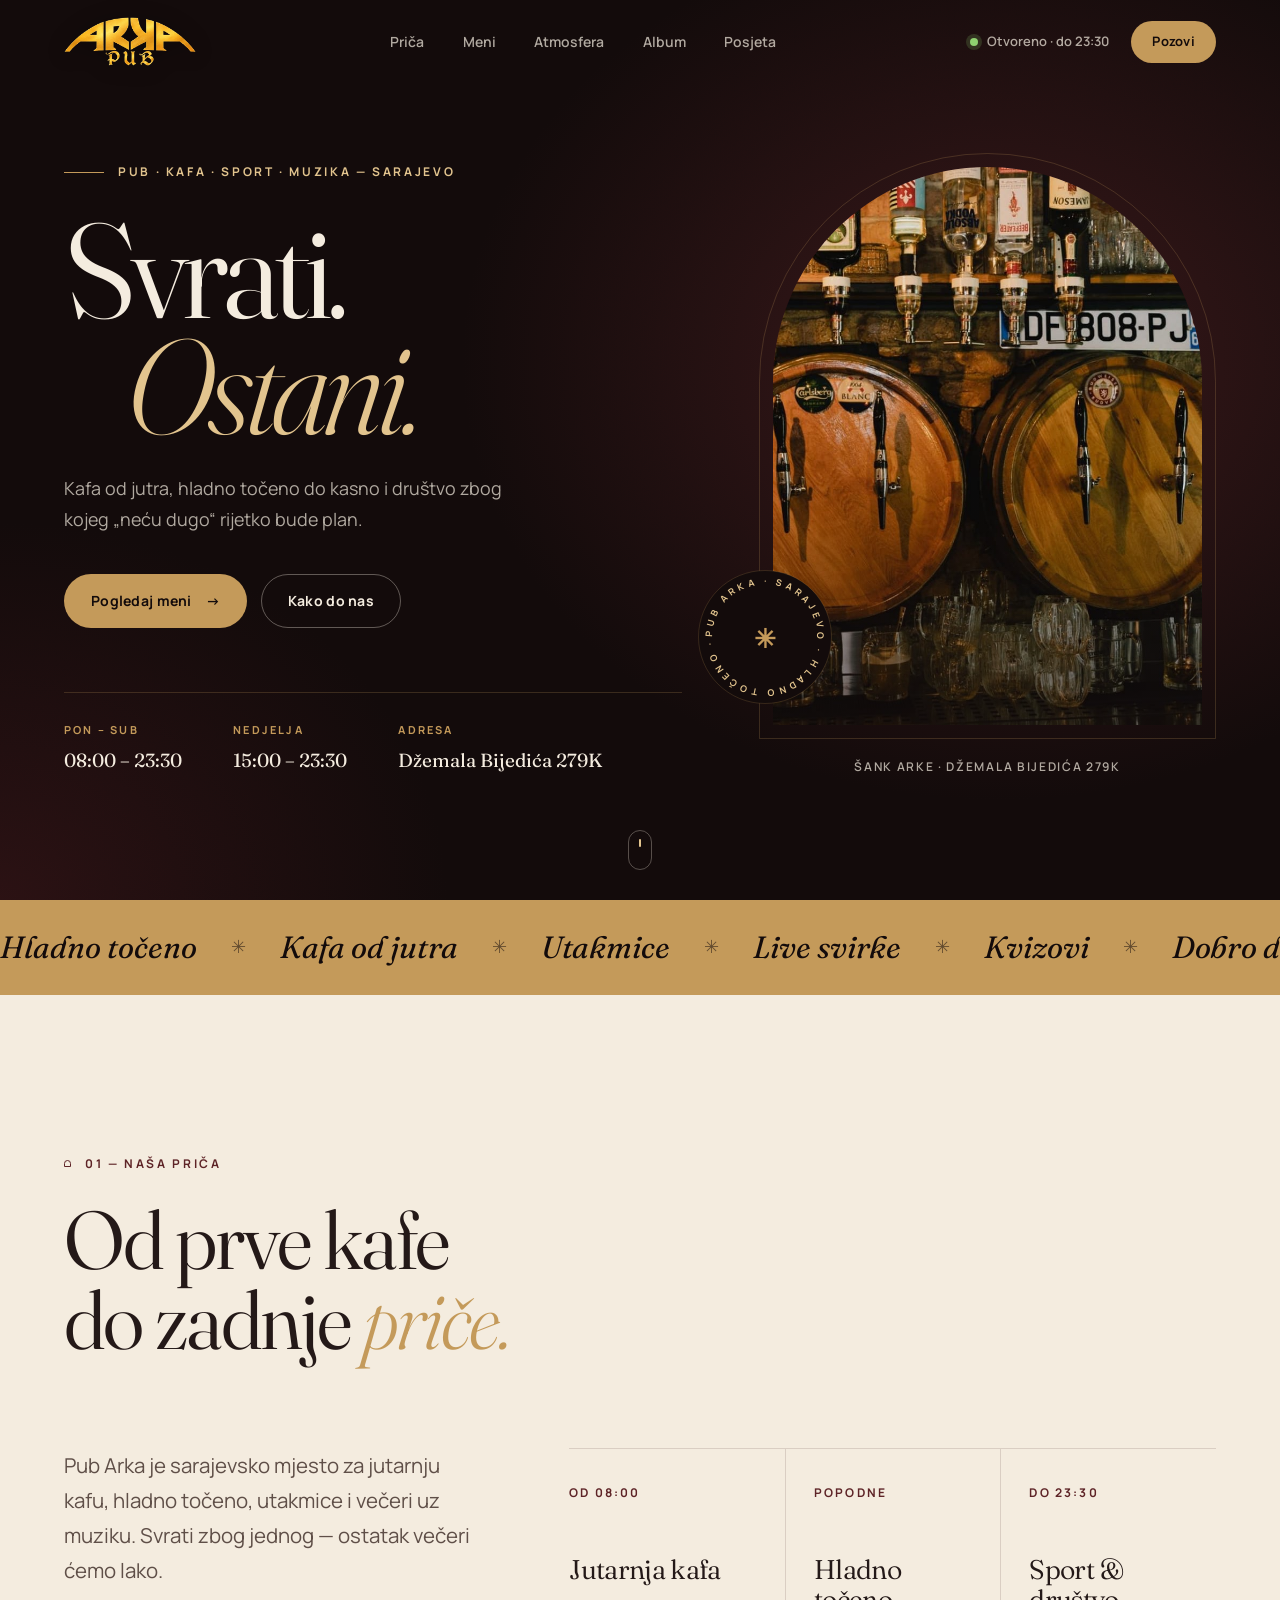
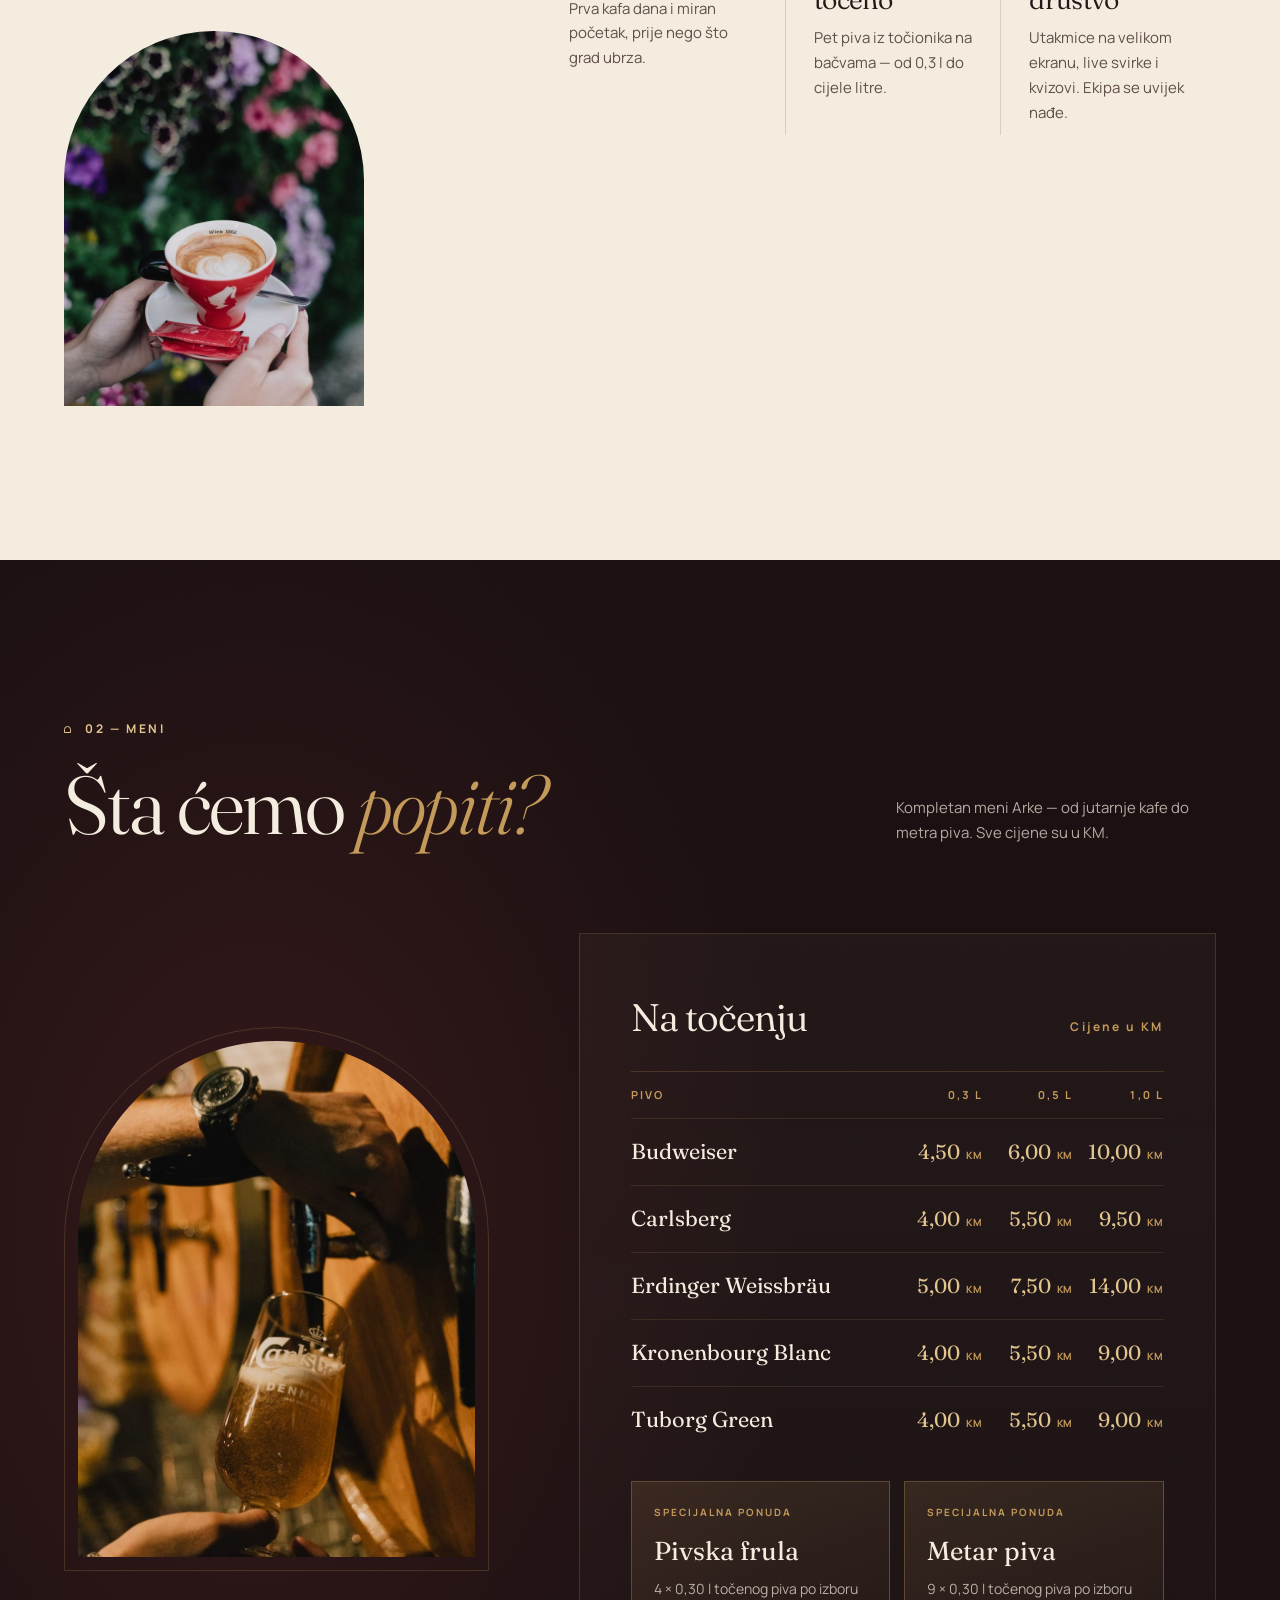
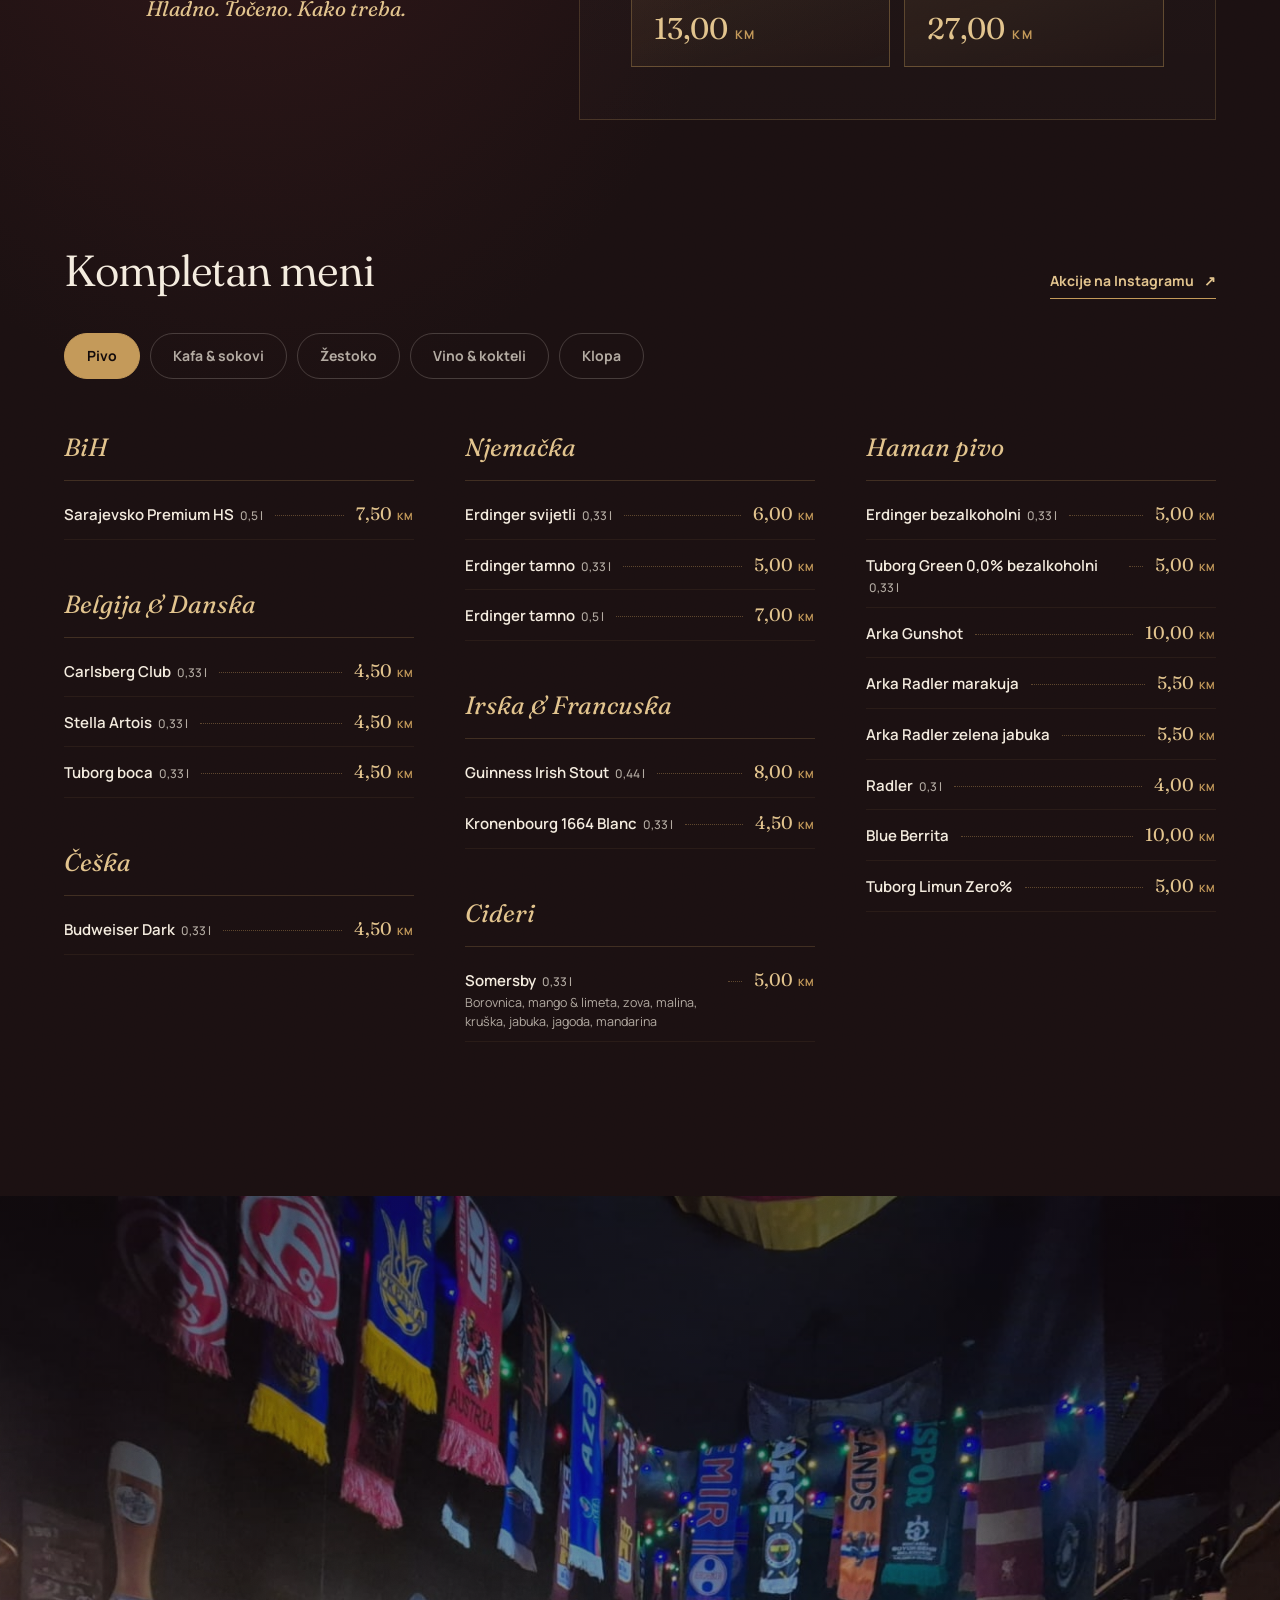
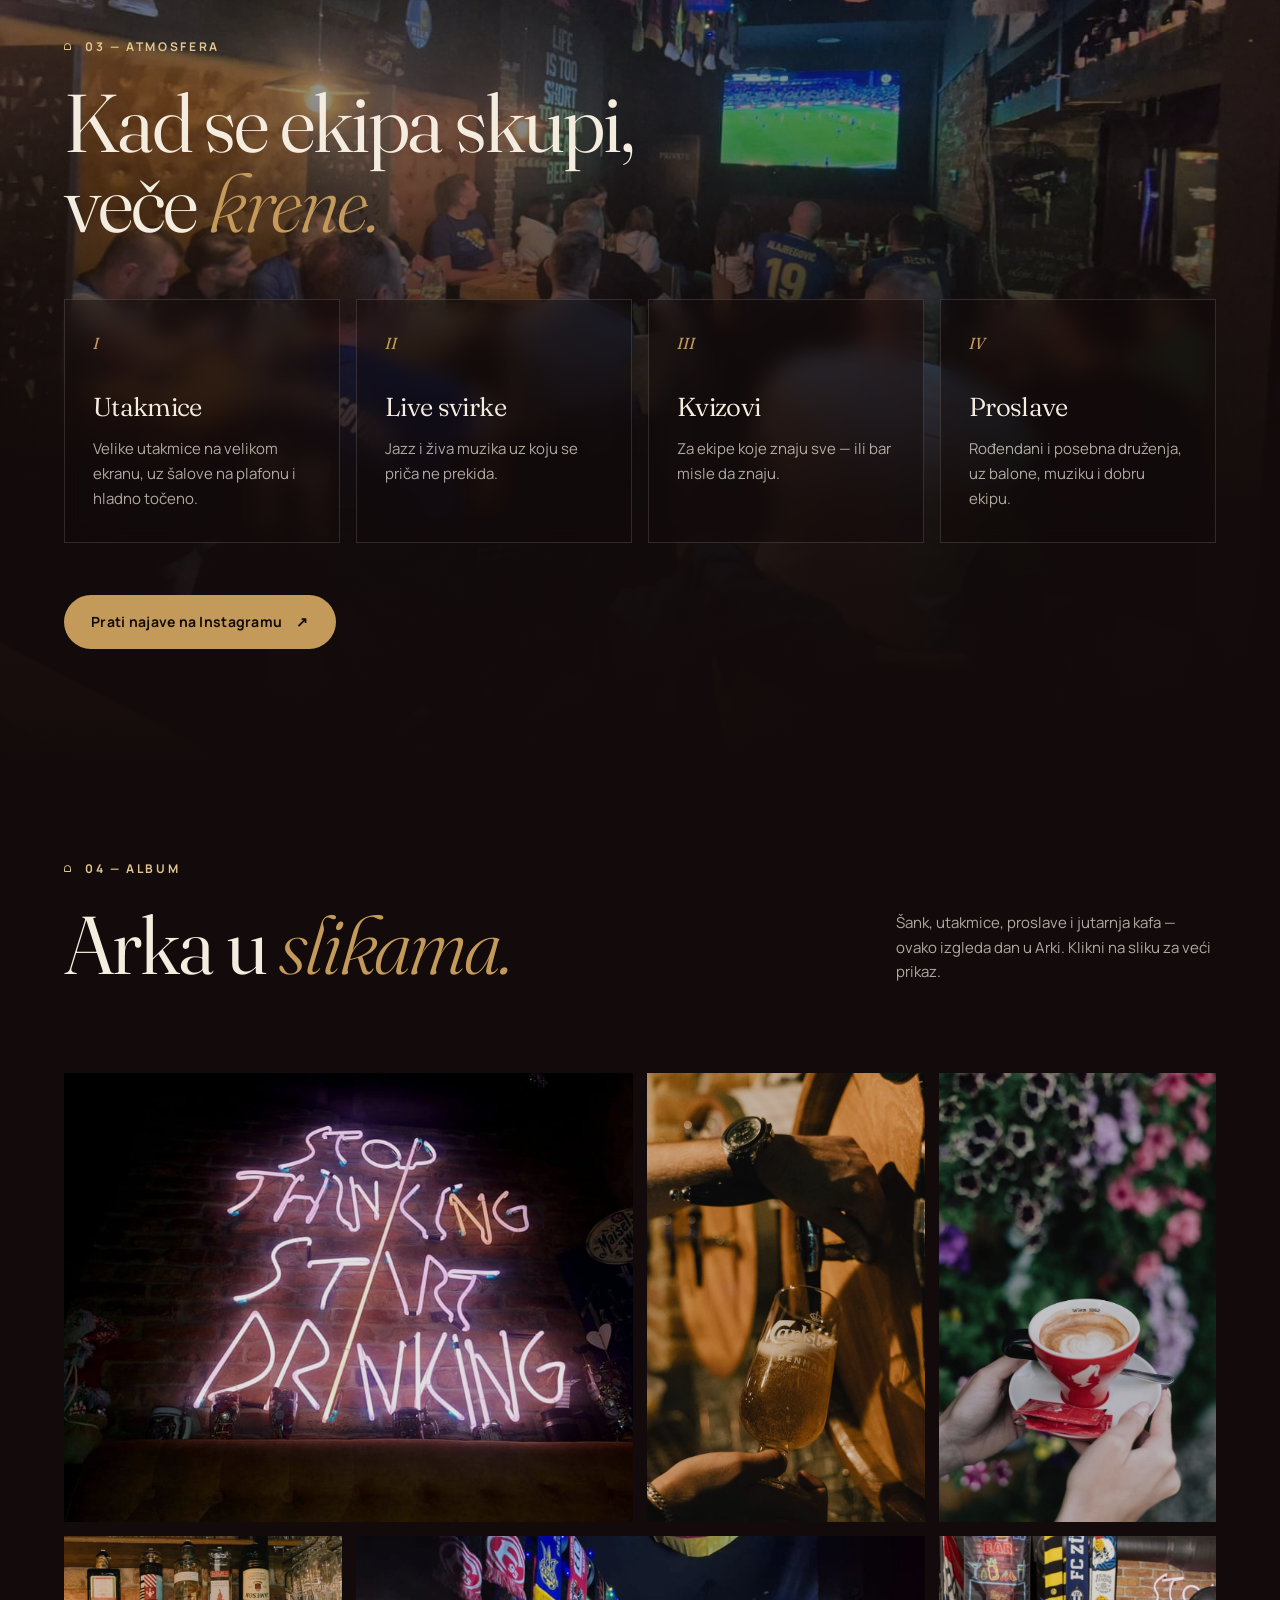
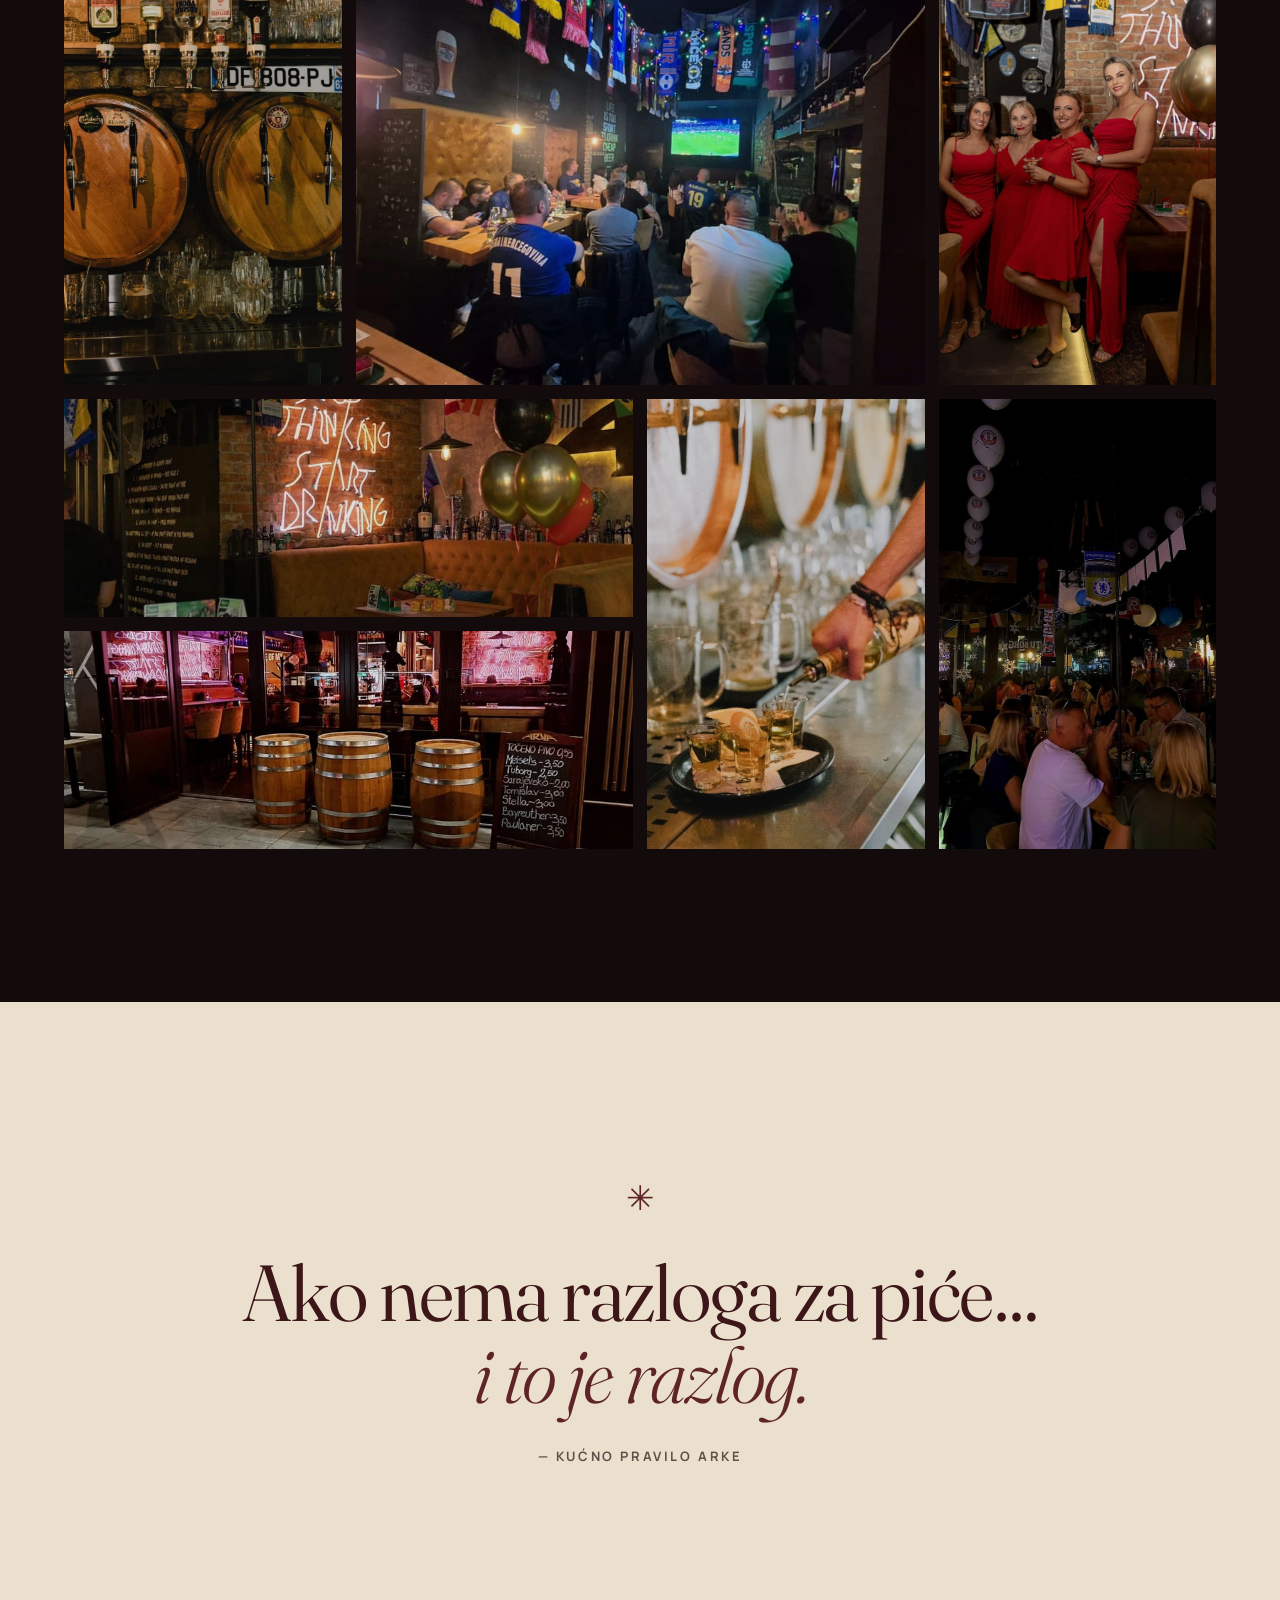
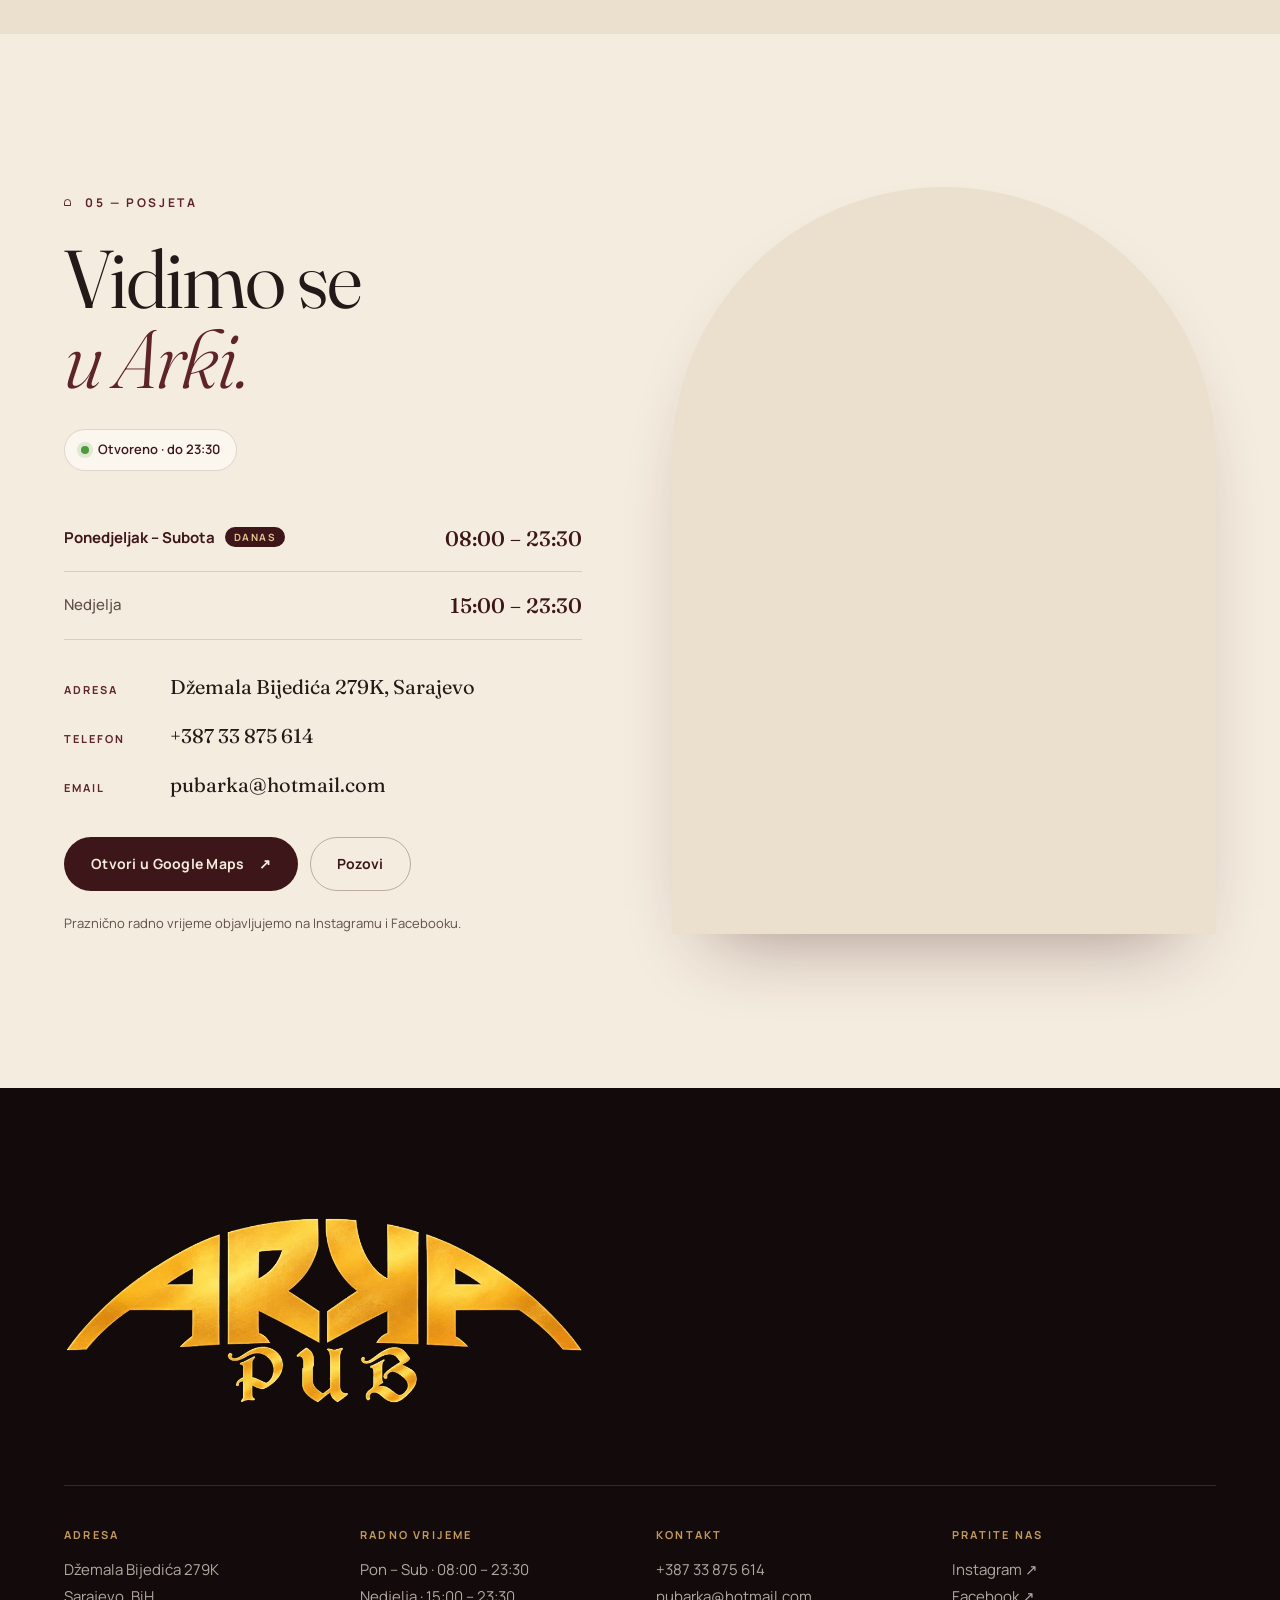
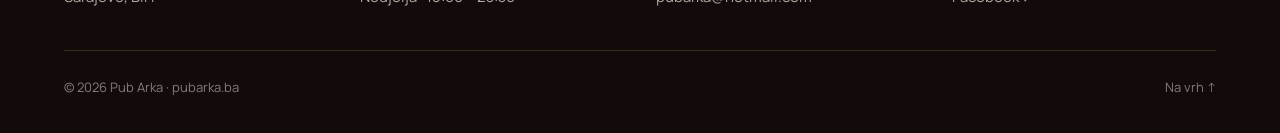
==== commit 31c86b9d: "Show KM after every menu price Co-Authored-By: Claude Opus 5.5 <noreply@anthropic.com>" ====
--- a/index.html
+++ b/index.html
@@ -184,11 +184,11 @@
                 <caption class="sr-only">Točeno pivo, cijene u KM</caption>
                 <thead><tr><th scope="col">Pivo</th><th scope="col">0,3 l</th><th scope="col">0,5 l</th><th scope="col">1,0 l</th></tr></thead>
                 <tbody>
-                  <tr><th scope="row">Budweiser</th><td>4,50</td><td>6,00</td><td>10,00</td></tr>
-                  <tr><th scope="row">Carlsberg</th><td>4,00</td><td>5,50</td><td>9,50</td></tr>
-                  <tr><th scope="row">Erdinger Weissbräu</th><td>5,00</td><td>7,50</td><td>14,00</td></tr>
-                  <tr><th scope="row">Kronenbourg Blanc</th><td>4,00</td><td>5,50</td><td>9,00</td></tr>
-                  <tr><th scope="row">Tuborg Green</th><td>4,00</td><td>5,50</td><td>9,00</td></tr>
+                  <tr><th scope="row">Budweiser</th><td>4,50 <small>KM</small></td><td>6,00 <small>KM</small></td><td>10,00 <small>KM</small></td></tr>
+                  <tr><th scope="row">Carlsberg</th><td>4,00 <small>KM</small></td><td>5,50 <small>KM</small></td><td>9,50 <small>KM</small></td></tr>
+                  <tr><th scope="row">Erdinger Weissbräu</th><td>5,00 <small>KM</small></td><td>7,50 <small>KM</small></td><td>14,00 <small>KM</small></td></tr>
+                  <tr><th scope="row">Kronenbourg Blanc</th><td>4,00 <small>KM</small></td><td>5,50 <small>KM</small></td><td>9,00 <small>KM</small></td></tr>
+                  <tr><th scope="row">Tuborg Green</th><td>4,00 <small>KM</small></td><td>5,50 <small>KM</small></td><td>9,00 <small>KM</small></td></tr>
                 </tbody>
               </table>
               <div class="specials">
@@ -214,55 +214,55 @@
               <div class="menu-group">
                 <h4>BiH</h4>
                 <ul class="menu-items">
-                  <li><span class="mi-name">Sarajevsko Premium HS <small>0,5 l</small></span><span class="leader" aria-hidden="true"></span><span class="mi-price">7,50</span></li>
+                  <li><span class="mi-name">Sarajevsko Premium HS <small>0,5 l</small></span><span class="leader" aria-hidden="true"></span><span class="mi-price">7,50 <small>KM</small></span></li>
                 </ul>
               </div>
               <div class="menu-group">
                 <h4>Belgija &amp; Danska</h4>
                 <ul class="menu-items">
-                  <li><span class="mi-name">Carlsberg Club <small>0,33 l</small></span><span class="leader" aria-hidden="true"></span><span class="mi-price">4,50</span></li>
-                  <li><span class="mi-name">Stella Artois <small>0,33 l</small></span><span class="leader" aria-hidden="true"></span><span class="mi-price">4,50</span></li>
-                  <li><span class="mi-name">Tuborg boca <small>0,33 l</small></span><span class="leader" aria-hidden="true"></span><span class="mi-price">4,50</span></li>
+                  <li><span class="mi-name">Carlsberg Club <small>0,33 l</small></span><span class="leader" aria-hidden="true"></span><span class="mi-price">4,50 <small>KM</small></span></li>
+                  <li><span class="mi-name">Stella Artois <small>0,33 l</small></span><span class="leader" aria-hidden="true"></span><span class="mi-price">4,50 <small>KM</small></span></li>
+                  <li><span class="mi-name">Tuborg boca <small>0,33 l</small></span><span class="leader" aria-hidden="true"></span><span class="mi-price">4,50 <small>KM</small></span></li>
                 </ul>
               </div>
               <div class="menu-group">
                 <h4>Češka</h4>
                 <ul class="menu-items">
-                  <li><span class="mi-name">Budweiser Dark <small>0,33 l</small></span><span class="leader" aria-hidden="true"></span><span class="mi-price">4,50</span></li>
+                  <li><span class="mi-name">Budweiser Dark <small>0,33 l</small></span><span class="leader" aria-hidden="true"></span><span class="mi-price">4,50 <small>KM</small></span></li>
                 </ul>
               </div>
               <div class="menu-group">
                 <h4>Njemačka</h4>
                 <ul class="menu-items">
-                  <li><span class="mi-name">Erdinger svijetli <small>0,33 l</small></span><span class="leader" aria-hidden="true"></span><span class="mi-price">6,00</span></li>
-                  <li><span class="mi-name">Erdinger tamno <small>0,33 l</small></span><span class="leader" aria-hidden="true"></span><span class="mi-price">5,00</span></li>
-                  <li><span class="mi-name">Erdinger tamno <small>0,5 l</small></span><span class="leader" aria-hidden="true"></span><span class="mi-price">7,00</span></li>
+                  <li><span class="mi-name">Erdinger svijetli <small>0,33 l</small></span><span class="leader" aria-hidden="true"></span><span class="mi-price">6,00 <small>KM</small></span></li>
+                  <li><span class="mi-name">Erdinger tamno <small>0,33 l</small></span><span class="leader" aria-hidden="true"></span><span class="mi-price">5,00 <small>KM</small></span></li>
+                  <li><span class="mi-name">Erdinger tamno <small>0,5 l</small></span><span class="leader" aria-hidden="true"></span><span class="mi-price">7,00 <small>KM</small></span></li>
                 </ul>
               </div>
               <div class="menu-group">
                 <h4>Irska &amp; Francuska</h4>
                 <ul class="menu-items">
-                  <li><span class="mi-name">Guinness Irish Stout <small>0,44 l</small></span><span class="leader" aria-hidden="true"></span><span class="mi-price">8,00</span></li>
-                  <li><span class="mi-name">Kronenbourg 1664 Blanc <small>0,33 l</small></span><span class="leader" aria-hidden="true"></span><span class="mi-price">4,50</span></li>
+                  <li><span class="mi-name">Guinness Irish Stout <small>0,44 l</small></span><span class="leader" aria-hidden="true"></span><span class="mi-price">8,00 <small>KM</small></span></li>
+                  <li><span class="mi-name">Kronenbourg 1664 Blanc <small>0,33 l</small></span><span class="leader" aria-hidden="true"></span><span class="mi-price">4,50 <small>KM</small></span></li>
                 </ul>
               </div>
               <div class="menu-group">
                 <h4>Cideri</h4>
                 <ul class="menu-items">
-                  <li><span class="mi-name">Somersby <small>0,33 l</small><em>Borovnica, mango &amp; limeta, zova, malina, kruška, jabuka, jagoda, mandarina</em></span><span class="leader" aria-hidden="true"></span><span class="mi-price">5,00</span></li>
+                  <li><span class="mi-name">Somersby <small>0,33 l</small><em>Borovnica, mango &amp; limeta, zova, malina, kruška, jabuka, jagoda, mandarina</em></span><span class="leader" aria-hidden="true"></span><span class="mi-price">5,00 <small>KM</small></span></li>
                 </ul>
               </div>
               <div class="menu-group">
                 <h4>Haman pivo</h4>
                 <ul class="menu-items">
-                  <li><span class="mi-name">Erdinger bezalkoholni <small>0,33 l</small></span><span class="leader" aria-hidden="true"></span><span class="mi-price">5,00</span></li>
-                  <li><span class="mi-name">Tuborg Green 0,0% bezalkoholni <small>0,33 l</small></span><span class="leader" aria-hidden="true"></span><span class="mi-price">5,00</span></li>
-                  <li><span class="mi-name">Arka Gunshot</span><span class="leader" aria-hidden="true"></span><span class="mi-price">10,00</span></li>
-                  <li><span class="mi-name">Arka Radler marakuja</span><span class="leader" aria-hidden="true"></span><span class="mi-price">5,50</span></li>
-                  <li><span class="mi-name">Arka Radler zelena jabuka</span><span class="leader" aria-hidden="true"></span><span class="mi-price">5,50</span></li>
-                  <li><span class="mi-name">Radler <small>0,3 l</small></span><span class="leader" aria-hidden="true"></span><span class="mi-price">4,00</span></li>
-                  <li><span class="mi-name">Blue Berrita</span><span class="leader" aria-hidden="true"></span><span class="mi-price">10,00</span></li>
-                  <li><span class="mi-name">Tuborg Limun Zero%</span><span class="leader" aria-hidden="true"></span><span class="mi-price">5,00</span></li>
+                  <li><span class="mi-name">Erdinger bezalkoholni <small>0,33 l</small></span><span class="leader" aria-hidden="true"></span><span class="mi-price">5,00 <small>KM</small></span></li>
+                  <li><span class="mi-name">Tuborg Green 0,0% bezalkoholni <small>0,33 l</small></span><span class="leader" aria-hidden="true"></span><span class="mi-price">5,00 <small>KM</small></span></li>
+                  <li><span class="mi-name">Arka Gunshot</span><span class="leader" aria-hidden="true"></span><span class="mi-price">10,00 <small>KM</small></span></li>
+                  <li><span class="mi-name">Arka Radler marakuja</span><span class="leader" aria-hidden="true"></span><span class="mi-price">5,50 <small>KM</small></span></li>
+                  <li><span class="mi-name">Arka Radler zelena jabuka</span><span class="leader" aria-hidden="true"></span><span class="mi-price">5,50 <small>KM</small></span></li>
+                  <li><span class="mi-name">Radler <small>0,3 l</small></span><span class="leader" aria-hidden="true"></span><span class="mi-price">4,00 <small>KM</small></span></li>
+                  <li><span class="mi-name">Blue Berrita</span><span class="leader" aria-hidden="true"></span><span class="mi-price">10,00 <small>KM</small></span></li>
+                  <li><span class="mi-name">Tuborg Limun Zero%</span><span class="leader" aria-hidden="true"></span><span class="mi-price">5,00 <small>KM</small></span></li>
                 </ul>
               </div>
             </div>
@@ -270,44 +270,44 @@
               <div class="menu-group">
                 <h4>Topli napici</h4>
                 <ul class="menu-items">
-                  <li><span class="mi-name">Espresso</span><span class="leader" aria-hidden="true"></span><span class="mi-price">2,50</span></li>
-                  <li><span class="mi-name">Espresso cappuccino</span><span class="leader" aria-hidden="true"></span><span class="mi-price">3,50</span></li>
-                  <li><span class="mi-name">Espresso macchiato</span><span class="leader" aria-hidden="true"></span><span class="mi-price">3,00</span></li>
-                  <li><span class="mi-name">Ice caffe latte</span><span class="leader" aria-hidden="true"></span><span class="mi-price">4,00</span></li>
-                  <li><span class="mi-name">Iced latte macchiato<em>Lješnjak, čokoladni keks ili slana karamela</em></span><span class="leader" aria-hidden="true"></span><span class="mi-price">4,00</span></li>
-                  <li><span class="mi-name">Julius Meinl biljni čaj</span><span class="leader" aria-hidden="true"></span><span class="mi-price">3,50</span></li>
-                  <li><span class="mi-name">Julius Meinl voćni čaj</span><span class="leader" aria-hidden="true"></span><span class="mi-price">3,50</span></li>
-                  <li><span class="mi-name">Julius Meinl instant cappuccino</span><span class="leader" aria-hidden="true"></span><span class="mi-price">3,50</span></li>
-                  <li><span class="mi-name">Julius Meinl topla čokolada</span><span class="leader" aria-hidden="true"></span><span class="mi-price">4,00</span></li>
+                  <li><span class="mi-name">Espresso</span><span class="leader" aria-hidden="true"></span><span class="mi-price">2,50 <small>KM</small></span></li>
+                  <li><span class="mi-name">Espresso cappuccino</span><span class="leader" aria-hidden="true"></span><span class="mi-price">3,50 <small>KM</small></span></li>
+                  <li><span class="mi-name">Espresso macchiato</span><span class="leader" aria-hidden="true"></span><span class="mi-price">3,00 <small>KM</small></span></li>
+                  <li><span class="mi-name">Ice caffe latte</span><span class="leader" aria-hidden="true"></span><span class="mi-price">4,00 <small>KM</small></span></li>
+                  <li><span class="mi-name">Iced latte macchiato<em>Lješnjak, čokoladni keks ili slana karamela</em></span><span class="leader" aria-hidden="true"></span><span class="mi-price">4,00 <small>KM</small></span></li>
+                  <li><span class="mi-name">Julius Meinl biljni čaj</span><span class="leader" aria-hidden="true"></span><span class="mi-price">3,50 <small>KM</small></span></li>
+                  <li><span class="mi-name">Julius Meinl voćni čaj</span><span class="leader" aria-hidden="true"></span><span class="mi-price">3,50 <small>KM</small></span></li>
+                  <li><span class="mi-name">Julius Meinl instant cappuccino</span><span class="leader" aria-hidden="true"></span><span class="mi-price">3,50 <small>KM</small></span></li>
+                  <li><span class="mi-name">Julius Meinl topla čokolada</span><span class="leader" aria-hidden="true"></span><span class="mi-price">4,00 <small>KM</small></span></li>
                 </ul>
               </div>
               <div class="menu-group">
                 <h4>Sokovi</h4>
                 <ul class="menu-items">
-                  <li><span class="mi-name">Cappy <small>0,2 l</small><em>Borovnica, breskva, višnja, ananas, ribizla, jagoda, jabuka, narandža 100%</em></span><span class="leader" aria-hidden="true"></span><span class="mi-price">4,00</span></li>
-                  <li><span class="mi-name">Cedevita <small>0,2 l</small><em>Limun ili narandža</em></span><span class="leader" aria-hidden="true"></span><span class="mi-price">4,00</span></li>
-                  <li><span class="mi-name">Coca-Cola <small>0,25 l</small></span><span class="leader" aria-hidden="true"></span><span class="mi-price">4,00</span></li>
-                  <li><span class="mi-name">Coca-Cola Zero <small>0,25 l</small></span><span class="leader" aria-hidden="true"></span><span class="mi-price">4,00</span></li>
-                  <li><span class="mi-name">Cockta <small>0,275 l</small></span><span class="leader" aria-hidden="true"></span><span class="mi-price">4,00</span></li>
-                  <li><span class="mi-name">Fanta <small>0,25 l</small></span><span class="leader" aria-hidden="true"></span><span class="mi-price">4,00</span></li>
-                  <li><span class="mi-name">Fizzy Lemonade <small>0,25 l</small><em>Zelena jabuka, ananas, kruška, malina</em></span><span class="leader" aria-hidden="true"></span><span class="mi-price">4,00</span></li>
-                  <li><span class="mi-name">Fuze Tea ledeni čaj <small>0,25 l</small><em>Šumsko voće, brusnica, breskva, hibiskus</em></span><span class="leader" aria-hidden="true"></span><span class="mi-price">4,00</span></li>
-                  <li><span class="mi-name">Limunada <small>0,3 l</small></span><span class="leader" aria-hidden="true"></span><span class="mi-price">4,00</span></li>
-                  <li><span class="mi-name">Senzacija<em>Dunja ili kruška</em></span><span class="leader" aria-hidden="true"></span><span class="mi-price">4,00</span></li>
-                  <li><span class="mi-name">Monin ledeni čaj<em>Breskva ili malina</em></span><span class="leader" aria-hidden="true"></span><span class="mi-price">4,00</span></li>
-                  <li><span class="mi-name">Schweppes Bitter / Pink Grapefruit <small>0,25 l</small></span><span class="leader" aria-hidden="true"></span><span class="mi-price">4,00</span></li>
-                  <li><span class="mi-name">Schweppes Tonic <small>0,2 l</small></span><span class="leader" aria-hidden="true"></span><span class="mi-price">4,00</span></li>
-                  <li><span class="mi-name">Schweppes Menta-Mojito</span><span class="leader" aria-hidden="true"></span><span class="mi-price">4,00</span></li>
-                  <li><span class="mi-name">Sok od nane / zove <small>0,3 l</small></span><span class="leader" aria-hidden="true"></span><span class="mi-price">4,00</span></li>
-                  <li><span class="mi-name">Mineralna voda Olimpija <small>0,25 l</small></span><span class="leader" aria-hidden="true"></span><span class="mi-price">3,00</span></li>
-                  <li><span class="mi-name">Voda Olimpija <small>0,25 l</small></span><span class="leader" aria-hidden="true"></span><span class="mi-price">2,50</span></li>
+                  <li><span class="mi-name">Cappy <small>0,2 l</small><em>Borovnica, breskva, višnja, ananas, ribizla, jagoda, jabuka, narandža 100%</em></span><span class="leader" aria-hidden="true"></span><span class="mi-price">4,00 <small>KM</small></span></li>
+                  <li><span class="mi-name">Cedevita <small>0,2 l</small><em>Limun ili narandža</em></span><span class="leader" aria-hidden="true"></span><span class="mi-price">4,00 <small>KM</small></span></li>
+                  <li><span class="mi-name">Coca-Cola <small>0,25 l</small></span><span class="leader" aria-hidden="true"></span><span class="mi-price">4,00 <small>KM</small></span></li>
+                  <li><span class="mi-name">Coca-Cola Zero <small>0,25 l</small></span><span class="leader" aria-hidden="true"></span><span class="mi-price">4,00 <small>KM</small></span></li>
+                  <li><span class="mi-name">Cockta <small>0,275 l</small></span><span class="leader" aria-hidden="true"></span><span class="mi-price">4,00 <small>KM</small></span></li>
+                  <li><span class="mi-name">Fanta <small>0,25 l</small></span><span class="leader" aria-hidden="true"></span><span class="mi-price">4,00 <small>KM</small></span></li>
+                  <li><span class="mi-name">Fizzy Lemonade <small>0,25 l</small><em>Zelena jabuka, ananas, kruška, malina</em></span><span class="leader" aria-hidden="true"></span><span class="mi-price">4,00 <small>KM</small></span></li>
+                  <li><span class="mi-name">Fuze Tea ledeni čaj <small>0,25 l</small><em>Šumsko voće, brusnica, breskva, hibiskus</em></span><span class="leader" aria-hidden="true"></span><span class="mi-price">4,00 <small>KM</small></span></li>
+                  <li><span class="mi-name">Limunada <small>0,3 l</small></span><span class="leader" aria-hidden="true"></span><span class="mi-price">4,00 <small>KM</small></span></li>
+                  <li><span class="mi-name">Senzacija<em>Dunja ili kruška</em></span><span class="leader" aria-hidden="true"></span><span class="mi-price">4,00 <small>KM</small></span></li>
+                  <li><span class="mi-name">Monin ledeni čaj<em>Breskva ili malina</em></span><span class="leader" aria-hidden="true"></span><span class="mi-price">4,00 <small>KM</small></span></li>
+                  <li><span class="mi-name">Schweppes Bitter / Pink Grapefruit <small>0,25 l</small></span><span class="leader" aria-hidden="true"></span><span class="mi-price">4,00 <small>KM</small></span></li>
+                  <li><span class="mi-name">Schweppes Tonic <small>0,2 l</small></span><span class="leader" aria-hidden="true"></span><span class="mi-price">4,00 <small>KM</small></span></li>
+                  <li><span class="mi-name">Schweppes Menta-Mojito</span><span class="leader" aria-hidden="true"></span><span class="mi-price">4,00 <small>KM</small></span></li>
+                  <li><span class="mi-name">Sok od nane / zove <small>0,3 l</small></span><span class="leader" aria-hidden="true"></span><span class="mi-price">4,00 <small>KM</small></span></li>
+                  <li><span class="mi-name">Mineralna voda Olimpija <small>0,25 l</small></span><span class="leader" aria-hidden="true"></span><span class="mi-price">3,00 <small>KM</small></span></li>
+                  <li><span class="mi-name">Voda Olimpija <small>0,25 l</small></span><span class="leader" aria-hidden="true"></span><span class="mi-price">2,50 <small>KM</small></span></li>
                 </ul>
               </div>
               <div class="menu-group">
                 <h4>Energetska pića</h4>
                 <ul class="menu-items">
-                  <li><span class="mi-name">Hell Energy Classic <small>0,25 l</small></span><span class="leader" aria-hidden="true"></span><span class="mi-price">4,50</span></li>
-                  <li><span class="mi-name">Red Bull <small>0,25 l</small></span><span class="leader" aria-hidden="true"></span><span class="mi-price">5,50</span></li>
+                  <li><span class="mi-name">Hell Energy Classic <small>0,25 l</small></span><span class="leader" aria-hidden="true"></span><span class="mi-price">4,50 <small>KM</small></span></li>
+                  <li><span class="mi-name">Red Bull <small>0,25 l</small></span><span class="leader" aria-hidden="true"></span><span class="mi-price">5,50 <small>KM</small></span></li>
                 </ul>
               </div>
             </div>
@@ -315,53 +315,53 @@
               <div class="menu-group">
                 <h4>Žestoka pića</h4>
                 <ul class="menu-items">
-                  <li><span class="mi-name">Absolut Elyx vodka <small>0,03 l</small></span><span class="leader" aria-hidden="true"></span><span class="mi-price">5,00</span></li>
-                  <li><span class="mi-name">Beefeater 24 gin &amp; Schweppes tonic <small>0,23 l</small></span><span class="leader" aria-hidden="true"></span><span class="mi-price">6,50</span></li>
-                  <li><span class="mi-name">Beefeater 24 gin <small>0,03 l</small></span><span class="leader" aria-hidden="true"></span><span class="mi-price">5,00</span></li>
-                  <li><span class="mi-name">Beefeater gin &amp; Schweppes tonic <small>0,23 l</small></span><span class="leader" aria-hidden="true"></span><span class="mi-price">6,50</span></li>
-                  <li><span class="mi-name">Beefeater gin <small>0,03 l</small></span><span class="leader" aria-hidden="true"></span><span class="mi-price">4,00</span></li>
-                  <li><span class="mi-name">Beefeater Pink gin &amp; Schweppes tonic <small>0,23 l</small></span><span class="leader" aria-hidden="true"></span><span class="mi-price">6,50</span></li>
-                  <li><span class="mi-name">Beefeater Pink gin <small>0,03 l</small></span><span class="leader" aria-hidden="true"></span><span class="mi-price">4,50</span></li>
-                  <li><span class="mi-name">Captain Morgan Gold <small>0,03 l</small></span><span class="leader" aria-hidden="true"></span><span class="mi-price">3,50</span></li>
-                  <li><span class="mi-name">Captain Morgan White Rum <small>0,03 l</small></span><span class="leader" aria-hidden="true"></span><span class="mi-price">3,50</span></li>
-                  <li><span class="mi-name">Kraljevska travarica <small>0,03 l</small></span><span class="leader" aria-hidden="true"></span><span class="mi-price">5,00</span></li>
-                  <li><span class="mi-name">Needle Blackforest gin &amp; tonic <small>0,33 l</small></span><span class="leader" aria-hidden="true"></span><span class="mi-price">8,50</span></li>
-                  <li><span class="mi-name">Needle Blackforest gin <small>0,03 l</small></span><span class="leader" aria-hidden="true"></span><span class="mi-price">4,00</span></li>
-                  <li><span class="mi-name">Pelinkovac Antique <small>0,03 l</small></span><span class="leader" aria-hidden="true"></span><span class="mi-price">4,00</span></li>
-                  <li><span class="mi-name">Rakija dunja <small>0,03 l</small></span><span class="leader" aria-hidden="true"></span><span class="mi-price">5,00</span></li>
-                  <li><span class="mi-name">Rakija kajsija <small>0,03 l</small></span><span class="leader" aria-hidden="true"></span><span class="mi-price">5,00</span></li>
-                  <li><span class="mi-name">Rakija šljiva <small>0,03 l</small></span><span class="leader" aria-hidden="true"></span><span class="mi-price">4,00</span></li>
-                  <li><span class="mi-name">Rakija Tri i po jabuke <small>0,03 l</small></span><span class="leader" aria-hidden="true"></span><span class="mi-price">5,00</span></li>
-                  <li><span class="mi-name">Rakija viljamovka <small>0,03 l</small></span><span class="leader" aria-hidden="true"></span><span class="mi-price">5,50</span></li>
-                  <li><span class="mi-name">Tequila Blanco <small>0,03 l</small></span><span class="leader" aria-hidden="true"></span><span class="mi-price">4,50</span></li>
-                  <li><span class="mi-name">Tequila Gold <small>0,03 l</small></span><span class="leader" aria-hidden="true"></span><span class="mi-price">4,50</span></li>
-                  <li><span class="mi-name">Vodka <small>0,03 l</small></span><span class="leader" aria-hidden="true"></span><span class="mi-price">4,00</span></li>
-                  <li><span class="mi-name">Irish Coffee<em>Jameson Cask Mates Stout 0,03 l, Julius Meinl Crema Italiano 100 ml, 10 ml javorovog sirupa i 30 ml šlaga</em></span><span class="leader" aria-hidden="true"></span><span class="mi-price">8,00</span></li>
+                  <li><span class="mi-name">Absolut Elyx vodka <small>0,03 l</small></span><span class="leader" aria-hidden="true"></span><span class="mi-price">5,00 <small>KM</small></span></li>
+                  <li><span class="mi-name">Beefeater 24 gin &amp; Schweppes tonic <small>0,23 l</small></span><span class="leader" aria-hidden="true"></span><span class="mi-price">6,50 <small>KM</small></span></li>
+                  <li><span class="mi-name">Beefeater 24 gin <small>0,03 l</small></span><span class="leader" aria-hidden="true"></span><span class="mi-price">5,00 <small>KM</small></span></li>
+                  <li><span class="mi-name">Beefeater gin &amp; Schweppes tonic <small>0,23 l</small></span><span class="leader" aria-hidden="true"></span><span class="mi-price">6,50 <small>KM</small></span></li>
+                  <li><span class="mi-name">Beefeater gin <small>0,03 l</small></span><span class="leader" aria-hidden="true"></span><span class="mi-price">4,00 <small>KM</small></span></li>
+                  <li><span class="mi-name">Beefeater Pink gin &amp; Schweppes tonic <small>0,23 l</small></span><span class="leader" aria-hidden="true"></span><span class="mi-price">6,50 <small>KM</small></span></li>
+                  <li><span class="mi-name">Beefeater Pink gin <small>0,03 l</small></span><span class="leader" aria-hidden="true"></span><span class="mi-price">4,50 <small>KM</small></span></li>
+                  <li><span class="mi-name">Captain Morgan Gold <small>0,03 l</small></span><span class="leader" aria-hidden="true"></span><span class="mi-price">3,50 <small>KM</small></span></li>
+                  <li><span class="mi-name">Captain Morgan White Rum <small>0,03 l</small></span><span class="leader" aria-hidden="true"></span><span class="mi-price">3,50 <small>KM</small></span></li>
+                  <li><span class="mi-name">Kraljevska travarica <small>0,03 l</small></span><span class="leader" aria-hidden="true"></span><span class="mi-price">5,00 <small>KM</small></span></li>
+                  <li><span class="mi-name">Needle Blackforest gin &amp; tonic <small>0,33 l</small></span><span class="leader" aria-hidden="true"></span><span class="mi-price">8,50 <small>KM</small></span></li>
+                  <li><span class="mi-name">Needle Blackforest gin <small>0,03 l</small></span><span class="leader" aria-hidden="true"></span><span class="mi-price">4,00 <small>KM</small></span></li>
+                  <li><span class="mi-name">Pelinkovac Antique <small>0,03 l</small></span><span class="leader" aria-hidden="true"></span><span class="mi-price">4,00 <small>KM</small></span></li>
+                  <li><span class="mi-name">Rakija dunja <small>0,03 l</small></span><span class="leader" aria-hidden="true"></span><span class="mi-price">5,00 <small>KM</small></span></li>
+                  <li><span class="mi-name">Rakija kajsija <small>0,03 l</small></span><span class="leader" aria-hidden="true"></span><span class="mi-price">5,00 <small>KM</small></span></li>
+                  <li><span class="mi-name">Rakija šljiva <small>0,03 l</small></span><span class="leader" aria-hidden="true"></span><span class="mi-price">4,00 <small>KM</small></span></li>
+                  <li><span class="mi-name">Rakija Tri i po jabuke <small>0,03 l</small></span><span class="leader" aria-hidden="true"></span><span class="mi-price">5,00 <small>KM</small></span></li>
+                  <li><span class="mi-name">Rakija viljamovka <small>0,03 l</small></span><span class="leader" aria-hidden="true"></span><span class="mi-price">5,50 <small>KM</small></span></li>
+                  <li><span class="mi-name">Tequila Blanco <small>0,03 l</small></span><span class="leader" aria-hidden="true"></span><span class="mi-price">4,50 <small>KM</small></span></li>
+                  <li><span class="mi-name">Tequila Gold <small>0,03 l</small></span><span class="leader" aria-hidden="true"></span><span class="mi-price">4,50 <small>KM</small></span></li>
+                  <li><span class="mi-name">Vodka <small>0,03 l</small></span><span class="leader" aria-hidden="true"></span><span class="mi-price">4,00 <small>KM</small></span></li>
+                  <li><span class="mi-name">Irish Coffee<em>Jameson Cask Mates Stout 0,03 l, Julius Meinl Crema Italiano 100 ml, 10 ml javorovog sirupa i 30 ml šlaga</em></span><span class="leader" aria-hidden="true"></span><span class="mi-price">8,00 <small>KM</small></span></li>
                 </ul>
               </div>
               <div class="menu-group">
                 <h4>Za hrabre i odvažne</h4>
                 <ul class="menu-items">
-                  <li><span class="mi-name">Gin Toddy</span><span class="leader" aria-hidden="true"></span><span class="mi-price">7,00</span></li>
-                  <li><span class="mi-name">Jack Daniel's <small>0,03 l</small></span><span class="leader" aria-hidden="true"></span><span class="mi-price">6,00</span></li>
-                  <li><span class="mi-name">Jameson Black Barrel <small>0,03 l</small></span><span class="leader" aria-hidden="true"></span><span class="mi-price">6,00</span></li>
-                  <li><span class="mi-name">Jameson Cask Mates Stout <small>0,03 l</small></span><span class="leader" aria-hidden="true"></span><span class="mi-price">5,00</span></li>
-                  <li><span class="mi-name">Jameson Irish Whiskey <small>0,03 l</small></span><span class="leader" aria-hidden="true"></span><span class="mi-price">5,00</span></li>
-                  <li><span class="mi-name">Jameson Winter Whiskey <small>0,05 l</small></span><span class="leader" aria-hidden="true"></span><span class="mi-price">7,00</span></li>
-                  <li><span class="mi-name">Kuhani gin <small>0,2 l</small></span><span class="leader" aria-hidden="true"></span><span class="mi-price">7,50</span></li>
-                  <li><span class="mi-name">Shanky's <small>0,03 l</small></span><span class="leader" aria-hidden="true"></span><span class="mi-price">4,50</span></li>
+                  <li><span class="mi-name">Gin Toddy</span><span class="leader" aria-hidden="true"></span><span class="mi-price">7,00 <small>KM</small></span></li>
+                  <li><span class="mi-name">Jack Daniel's <small>0,03 l</small></span><span class="leader" aria-hidden="true"></span><span class="mi-price">6,00 <small>KM</small></span></li>
+                  <li><span class="mi-name">Jameson Black Barrel <small>0,03 l</small></span><span class="leader" aria-hidden="true"></span><span class="mi-price">6,00 <small>KM</small></span></li>
+                  <li><span class="mi-name">Jameson Cask Mates Stout <small>0,03 l</small></span><span class="leader" aria-hidden="true"></span><span class="mi-price">5,00 <small>KM</small></span></li>
+                  <li><span class="mi-name">Jameson Irish Whiskey <small>0,03 l</small></span><span class="leader" aria-hidden="true"></span><span class="mi-price">5,00 <small>KM</small></span></li>
+                  <li><span class="mi-name">Jameson Winter Whiskey <small>0,05 l</small></span><span class="leader" aria-hidden="true"></span><span class="mi-price">7,00 <small>KM</small></span></li>
+                  <li><span class="mi-name">Kuhani gin <small>0,2 l</small></span><span class="leader" aria-hidden="true"></span><span class="mi-price">7,50 <small>KM</small></span></li>
+                  <li><span class="mi-name">Shanky's <small>0,03 l</small></span><span class="leader" aria-hidden="true"></span><span class="mi-price">4,50 <small>KM</small></span></li>
                 </ul>
               </div>
               <div class="menu-group">
                 <h4>Likeri</h4>
                 <ul class="menu-items">
-                  <li><span class="mi-name">Baileys <small>0,03 l</small></span><span class="leader" aria-hidden="true"></span><span class="mi-price">4,50</span></li>
-                  <li><span class="mi-name">Jägermeister <small>0,03 l</small></span><span class="leader" aria-hidden="true"></span><span class="mi-price">4,50</span></li>
-                  <li><span class="mi-name">Liker crni ribiz <small>0,05 l</small></span><span class="leader" aria-hidden="true"></span><span class="mi-price">4,50</span></li>
-                  <li><span class="mi-name">Liker malina <small>0,05 l</small></span><span class="leader" aria-hidden="true"></span><span class="mi-price">4,50</span></li>
-                  <li><span class="mi-name">Liker medena <small>0,05 l</small></span><span class="leader" aria-hidden="true"></span><span class="mi-price">4,50</span></li>
-                  <li><span class="mi-name">Liker višnja <small>0,05 l</small></span><span class="leader" aria-hidden="true"></span><span class="mi-price">4,50</span></li>
-                  <li><span class="mi-name">Teranino liker <small>0,05 l</small></span><span class="leader" aria-hidden="true"></span><span class="mi-price">5,00</span></li>
+                  <li><span class="mi-name">Baileys <small>0,03 l</small></span><span class="leader" aria-hidden="true"></span><span class="mi-price">4,50 <small>KM</small></span></li>
+                  <li><span class="mi-name">Jägermeister <small>0,03 l</small></span><span class="leader" aria-hidden="true"></span><span class="mi-price">4,50 <small>KM</small></span></li>
+                  <li><span class="mi-name">Liker crni ribiz <small>0,05 l</small></span><span class="leader" aria-hidden="true"></span><span class="mi-price">4,50 <small>KM</small></span></li>
+                  <li><span class="mi-name">Liker malina <small>0,05 l</small></span><span class="leader" aria-hidden="true"></span><span class="mi-price">4,50 <small>KM</small></span></li>
+                  <li><span class="mi-name">Liker medena <small>0,05 l</small></span><span class="leader" aria-hidden="true"></span><span class="mi-price">4,50 <small>KM</small></span></li>
+                  <li><span class="mi-name">Liker višnja <small>0,05 l</small></span><span class="leader" aria-hidden="true"></span><span class="mi-price">4,50 <small>KM</small></span></li>
+                  <li><span class="mi-name">Teranino liker <small>0,05 l</small></span><span class="leader" aria-hidden="true"></span><span class="mi-price">5,00 <small>KM</small></span></li>
                 </ul>
               </div>
             </div>
@@ -369,32 +369,32 @@
               <div class="menu-group">
                 <h4>Vino</h4>
                 <ul class="menu-items">
-                  <li><span class="mi-name">Andrija Blatina <small>0,187 l</small></span><span class="leader" aria-hidden="true"></span><span class="mi-price">8,00</span></li>
-                  <li><span class="mi-name">Andrija Blatina <small>0,75 l</small></span><span class="leader" aria-hidden="true"></span><span class="mi-price">38,00</span></li>
-                  <li><span class="mi-name">Andrija Žilavka <small>0,187 l</small></span><span class="leader" aria-hidden="true"></span><span class="mi-price">8,00</span></li>
-                  <li><span class="mi-name">Andrija Žilavka <small>0,75 l</small></span><span class="leader" aria-hidden="true"></span><span class="mi-price">40,00</span></li>
-                  <li><span class="mi-name">Kuhano vino <small>0,2 l</small></span><span class="leader" aria-hidden="true"></span><span class="mi-price">8,00</span></li>
-                  <li><span class="mi-name">Tikveš Alexandria White Classic <small>0,187 l</small></span><span class="leader" aria-hidden="true"></span><span class="mi-price">7,50</span></li>
-                  <li><span class="mi-name">Tikveš Graševina / Temjanika <small>0,187 l</small></span><span class="leader" aria-hidden="true"></span><span class="mi-price">7,50</span></li>
-                  <li><span class="mi-name">Tikveš Temjanika SS <small>0,75 l</small></span><span class="leader" aria-hidden="true"></span><span class="mi-price">39,50</span></li>
-                  <li><span class="mi-name">Tikveš T'ga za jug <small>0,187 l</small></span><span class="leader" aria-hidden="true"></span><span class="mi-price">7,50</span></li>
-                  <li><span class="mi-name">Vrhunska Žilavka Nuić <small>0,75 l</small></span><span class="leader" aria-hidden="true"></span><span class="mi-price">40,00</span></li>
-                  <li><span class="mi-name">Malvazija Pro Corde <small>0,187 l</small></span><span class="leader" aria-hidden="true"></span><span class="mi-price">8,00</span></li>
-                  <li><span class="mi-name">Malvazija Plantaže <small>0,187 l</small></span><span class="leader" aria-hidden="true"></span><span class="mi-price">8,00</span></li>
+                  <li><span class="mi-name">Andrija Blatina <small>0,187 l</small></span><span class="leader" aria-hidden="true"></span><span class="mi-price">8,00 <small>KM</small></span></li>
+                  <li><span class="mi-name">Andrija Blatina <small>0,75 l</small></span><span class="leader" aria-hidden="true"></span><span class="mi-price">38,00 <small>KM</small></span></li>
+                  <li><span class="mi-name">Andrija Žilavka <small>0,187 l</small></span><span class="leader" aria-hidden="true"></span><span class="mi-price">8,00 <small>KM</small></span></li>
+                  <li><span class="mi-name">Andrija Žilavka <small>0,75 l</small></span><span class="leader" aria-hidden="true"></span><span class="mi-price">40,00 <small>KM</small></span></li>
+                  <li><span class="mi-name">Kuhano vino <small>0,2 l</small></span><span class="leader" aria-hidden="true"></span><span class="mi-price">8,00 <small>KM</small></span></li>
+                  <li><span class="mi-name">Tikveš Alexandria White Classic <small>0,187 l</small></span><span class="leader" aria-hidden="true"></span><span class="mi-price">7,50 <small>KM</small></span></li>
+                  <li><span class="mi-name">Tikveš Graševina / Temjanika <small>0,187 l</small></span><span class="leader" aria-hidden="true"></span><span class="mi-price">7,50 <small>KM</small></span></li>
+                  <li><span class="mi-name">Tikveš Temjanika SS <small>0,75 l</small></span><span class="leader" aria-hidden="true"></span><span class="mi-price">39,50 <small>KM</small></span></li>
+                  <li><span class="mi-name">Tikveš T'ga za jug <small>0,187 l</small></span><span class="leader" aria-hidden="true"></span><span class="mi-price">7,50 <small>KM</small></span></li>
+                  <li><span class="mi-name">Vrhunska Žilavka Nuić <small>0,75 l</small></span><span class="leader" aria-hidden="true"></span><span class="mi-price">40,00 <small>KM</small></span></li>
+                  <li><span class="mi-name">Malvazija Pro Corde <small>0,187 l</small></span><span class="leader" aria-hidden="true"></span><span class="mi-price">8,00 <small>KM</small></span></li>
+                  <li><span class="mi-name">Malvazija Plantaže <small>0,187 l</small></span><span class="leader" aria-hidden="true"></span><span class="mi-price">8,00 <small>KM</small></span></li>
                 </ul>
               </div>
               <div class="menu-group">
                 <h4>Kokteli</h4>
                 <ul class="menu-items">
-                  <li><span class="mi-name">Arka Cocktail <small>0,25 l</small></span><span class="leader" aria-hidden="true"></span><span class="mi-price">10,00</span></li>
-                  <li><span class="mi-name">Blue Agave Margarita <small>0,25 l</small></span><span class="leader" aria-hidden="true"></span><span class="mi-price">8,00</span></li>
-                  <li><span class="mi-name">Mojito <small>0,36 l</small></span><span class="leader" aria-hidden="true"></span><span class="mi-price">8,00</span></li>
-                  <li><span class="mi-name">Mojito bezalkoholni <small>0,33 l</small></span><span class="leader" aria-hidden="true"></span><span class="mi-price">6,50</span></li>
-                  <li><span class="mi-name">Glogg</span><span class="leader" aria-hidden="true"></span><span class="mi-price">7,00</span></li>
-                  <li><span class="mi-name">Red Wine</span><span class="leader" aria-hidden="true"></span><span class="mi-price">7,00</span></li>
-                  <li><span class="mi-name">Rum Punch</span><span class="leader" aria-hidden="true"></span><span class="mi-price">7,00</span></li>
-                  <li><span class="mi-name">White Wine</span><span class="leader" aria-hidden="true"></span><span class="mi-price">7,00</span></li>
-                  <li><span class="mi-name">Smirnoff Ice</span><span class="leader" aria-hidden="true"></span><span class="mi-price">6,00</span></li>
+                  <li><span class="mi-name">Arka Cocktail <small>0,25 l</small></span><span class="leader" aria-hidden="true"></span><span class="mi-price">10,00 <small>KM</small></span></li>
+                  <li><span class="mi-name">Blue Agave Margarita <small>0,25 l</small></span><span class="leader" aria-hidden="true"></span><span class="mi-price">8,00 <small>KM</small></span></li>
+                  <li><span class="mi-name">Mojito <small>0,36 l</small></span><span class="leader" aria-hidden="true"></span><span class="mi-price">8,00 <small>KM</small></span></li>
+                  <li><span class="mi-name">Mojito bezalkoholni <small>0,33 l</small></span><span class="leader" aria-hidden="true"></span><span class="mi-price">6,50 <small>KM</small></span></li>
+                  <li><span class="mi-name">Glogg</span><span class="leader" aria-hidden="true"></span><span class="mi-price">7,00 <small>KM</small></span></li>
+                  <li><span class="mi-name">Red Wine</span><span class="leader" aria-hidden="true"></span><span class="mi-price">7,00 <small>KM</small></span></li>
+                  <li><span class="mi-name">Rum Punch</span><span class="leader" aria-hidden="true"></span><span class="mi-price">7,00 <small>KM</small></span></li>
+                  <li><span class="mi-name">White Wine</span><span class="leader" aria-hidden="true"></span><span class="mi-price">7,00 <small>KM</small></span></li>
+                  <li><span class="mi-name">Smirnoff Ice</span><span class="leader" aria-hidden="true"></span><span class="mi-price">6,00 <small>KM</small></span></li>
                 </ul>
               </div>
             </div>
@@ -402,14 +402,14 @@
               <div class="menu-group">
                 <h4>Nešto za pod zub</h4>
                 <ul class="menu-items">
-                  <li><span class="mi-name">Hladna plata Arka</span><span class="leader" aria-hidden="true"></span><span class="mi-price">29,00</span></li>
+                  <li><span class="mi-name">Hladna plata Arka</span><span class="leader" aria-hidden="true"></span><span class="mi-price">29,00 <small>KM</small></span></li>
                 </ul>
               </div>
               <div class="menu-group">
                 <h4>Snack</h4>
                 <ul class="menu-items">
-                  <li><span class="mi-name">Patos Rolls<em>Honey &amp; mustard, hot chili &amp; lime ili hot pepper</em></span><span class="leader" aria-hidden="true"></span><span class="mi-price">3,50</span></li>
-                  <li><span class="mi-name">Patos Nachos</span><span class="leader" aria-hidden="true"></span><span class="mi-price">3,50</span></li>
+                  <li><span class="mi-name">Patos Rolls<em>Honey &amp; mustard, hot chili &amp; lime ili hot pepper</em></span><span class="leader" aria-hidden="true"></span><span class="mi-price">3,50 <small>KM</small></span></li>
+                  <li><span class="mi-name">Patos Nachos</span><span class="leader" aria-hidden="true"></span><span class="mi-price">3,50 <small>KM</small></span></li>
                 </ul>
               </div>
             </div>
--- a/styles.css
+++ b/styles.css
@@ -201,6 +201,7 @@
 .mi-name em { display: block; margin-top: 3px; color: var(--on-dark-soft); font-size: 12.5px; font-style: normal; font-weight: 400; line-height: 1.5; }
 .leader { flex: 1; min-width: 14px; border-bottom: 1px dotted rgba(196, 154, 90, .4); transform: translateY(-4px); }
 .mi-price { color: var(--brass-light); font-family: var(--serif); font-size: 18px; font-variant-numeric: tabular-nums; white-space: nowrap; }
+.mi-price small, .tap-table td small { margin-left: 1px; color: var(--brass); font-family: var(--sans); font-size: 10px; font-weight: 700; letter-spacing: .08em; }
 
 /* ---------- Atmosphere ---------- */
 .atmosphere { position: relative; isolation: isolate; min-height: 100svh; padding-block: clamp(300px, 34vw, 480px) clamp(80px, 9vw, 120px); display: flex; align-items: flex-end; overflow: hidden; color: var(--on-dark); }
